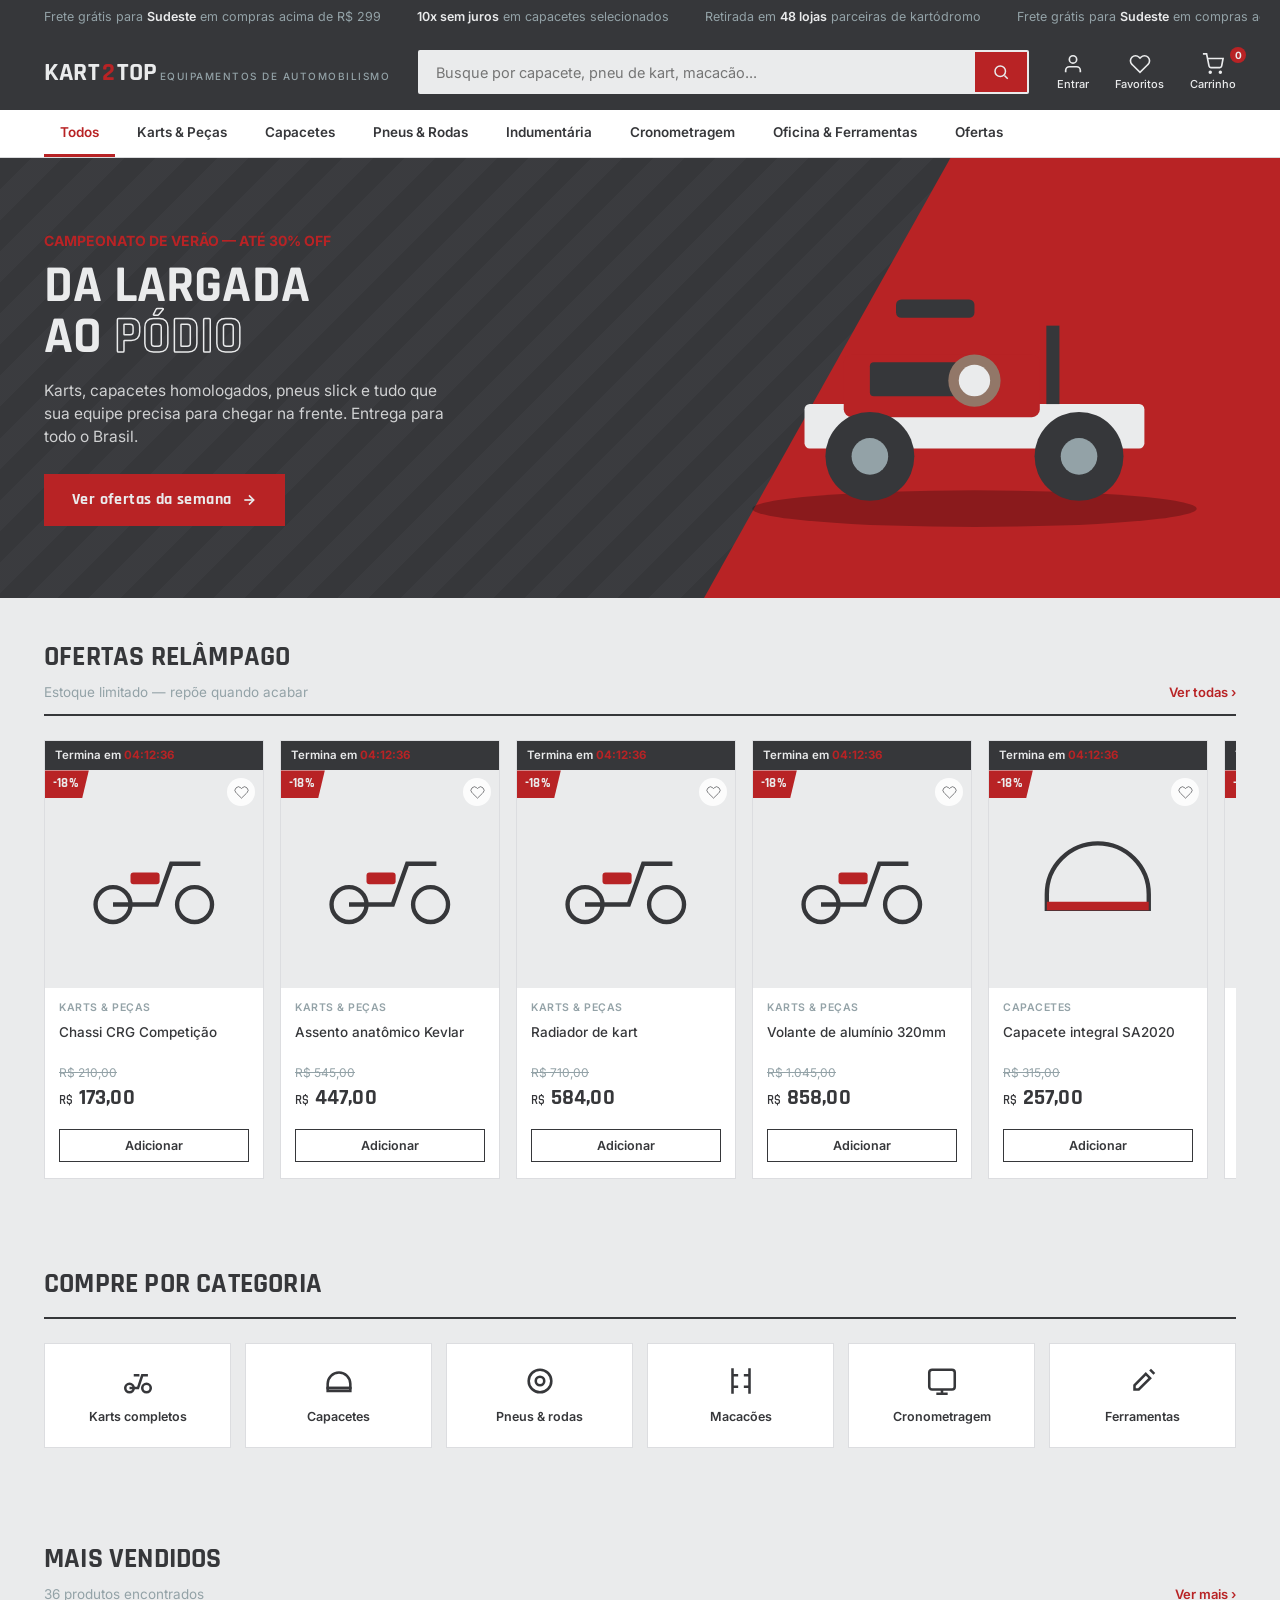
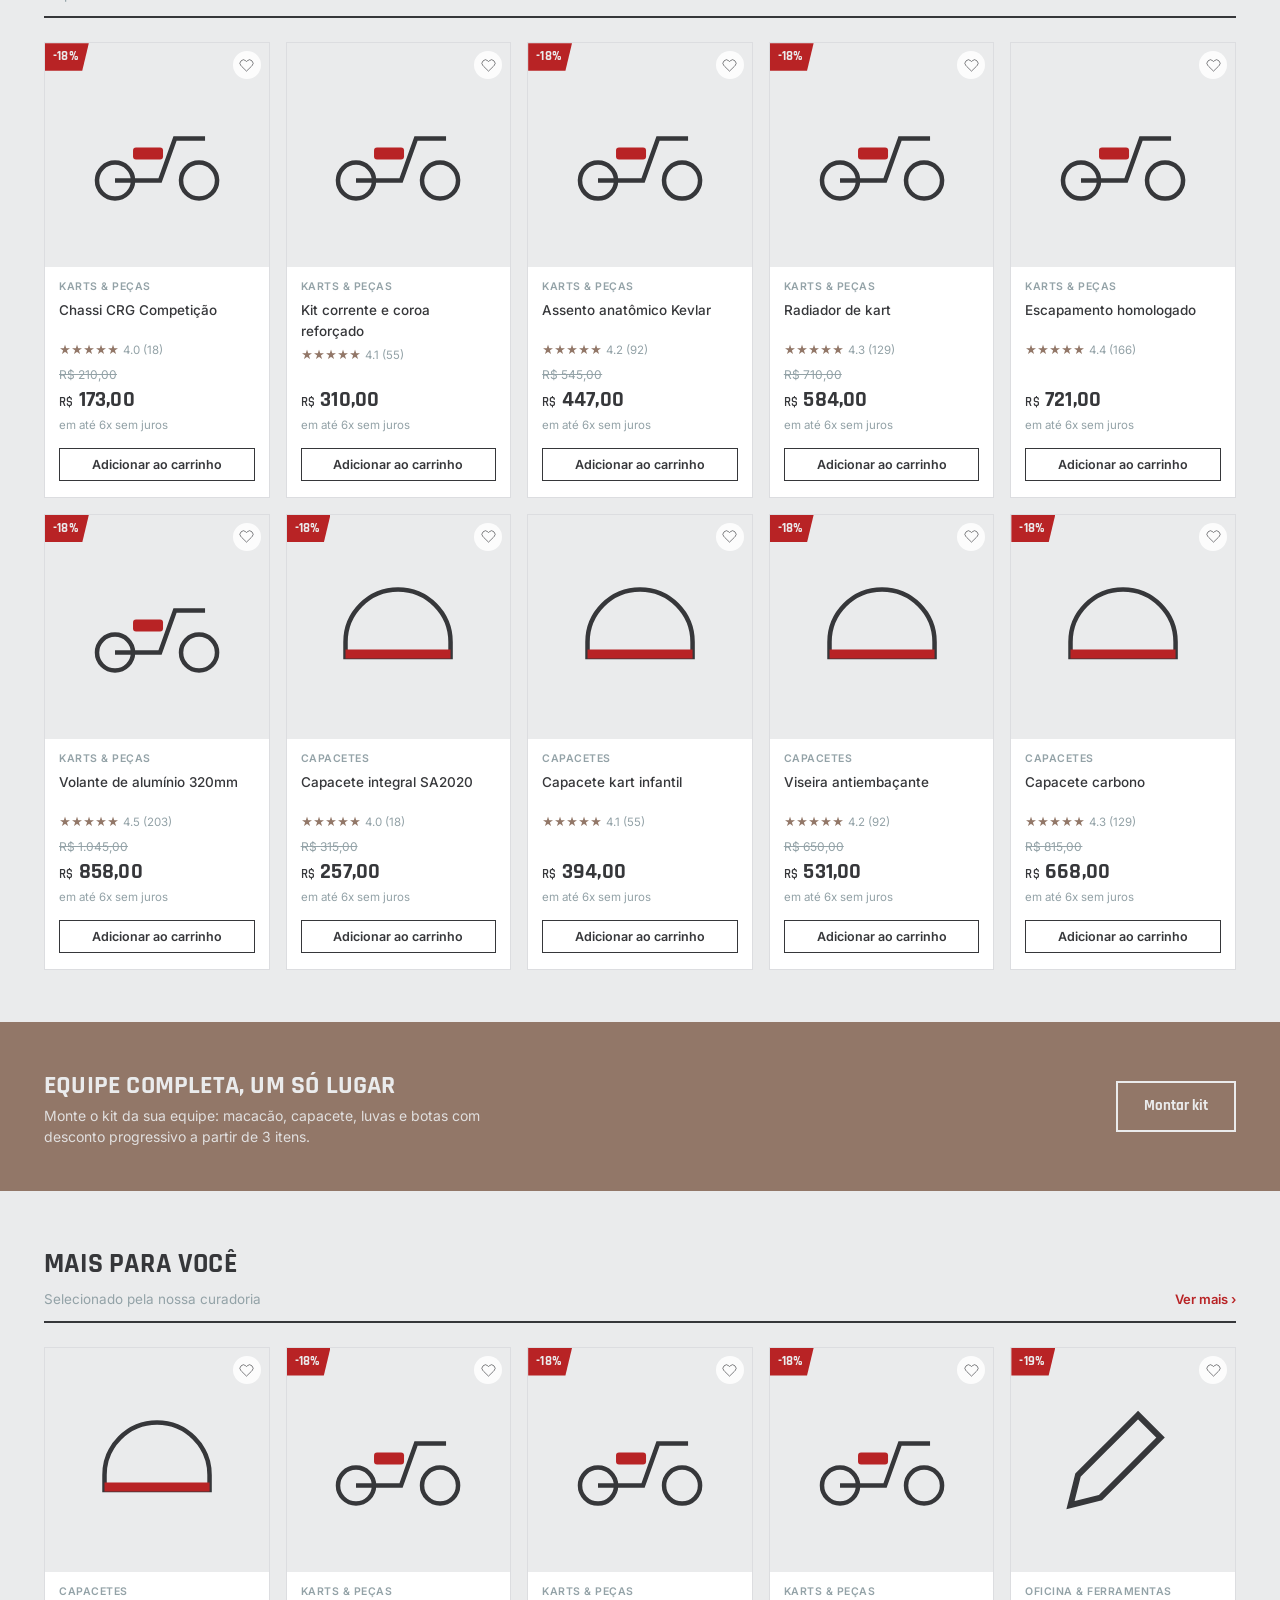
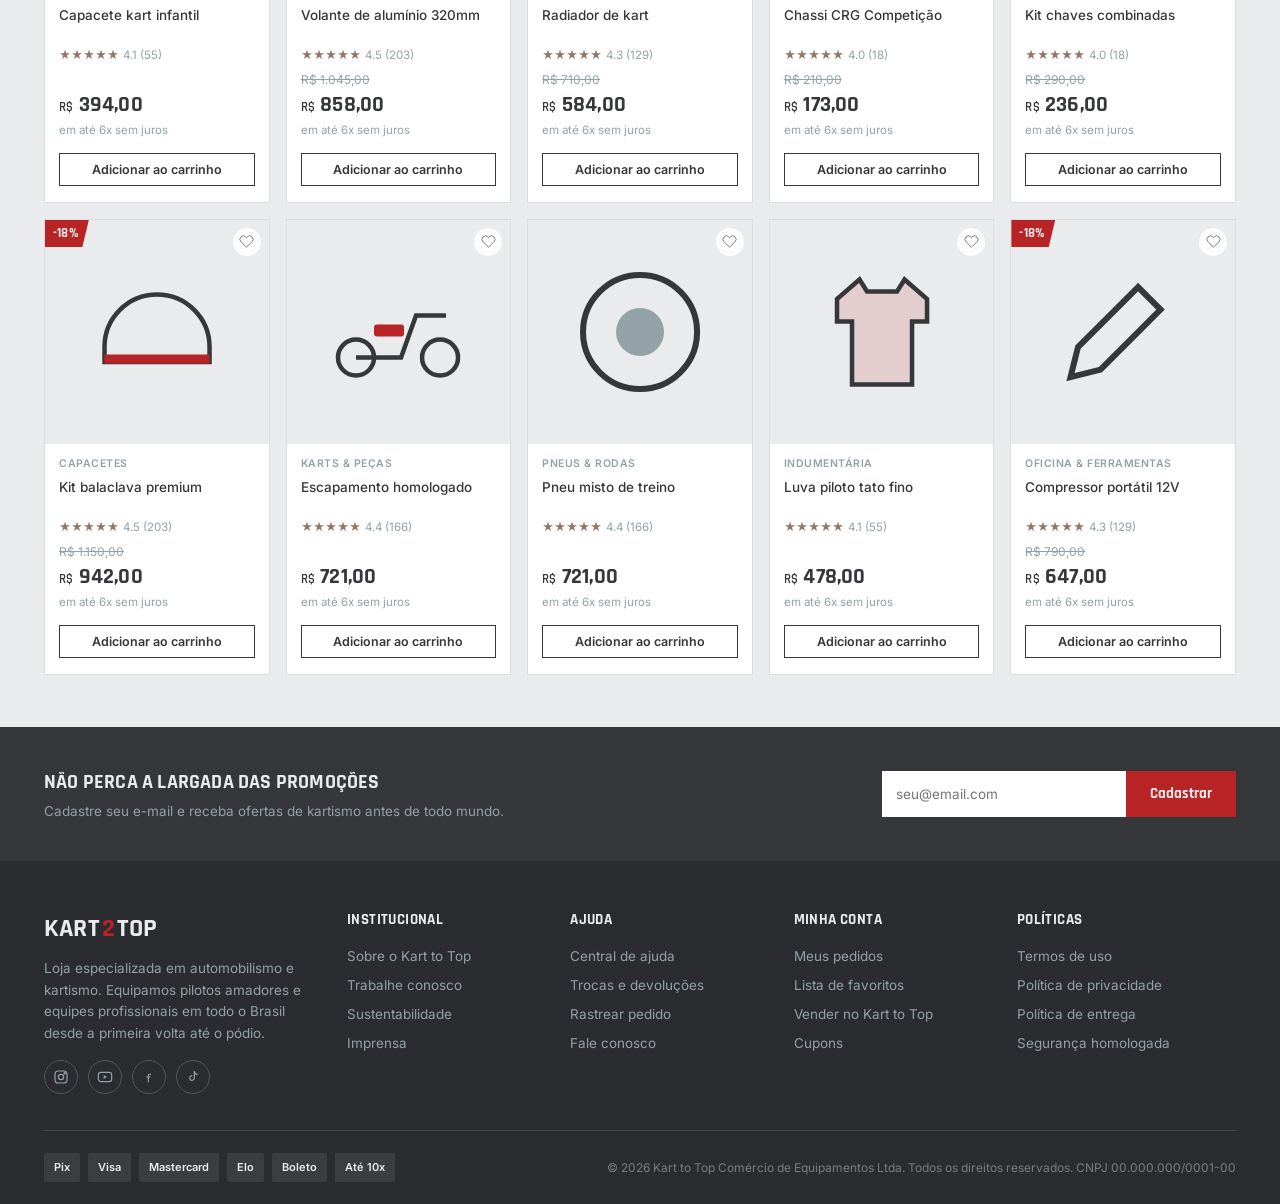
==== index.html @ 41f54e88 "Adição das funções de Entrar Favoritos Carrinho" ====
<!DOCTYPE html>
<html lang="pt-BR">
<head>
<meta charset="UTF-8">
<meta name="viewport" content="width=device-width, initial-scale=1.0">
<title>Kart to Top — Tudo para o automobilismo e o kartismo</title>
<link rel="preconnect" href="https://fonts.googleapis.com">
<link href="https://fonts.googleapis.com/css2?family=Rajdhani:wght@500;600;700&family=Inter:wght@400;500;600;700&display=swap" rel="stylesheet">
<link rel="stylesheet" href="assets/css/style.css">
</head>
<body>

<!-- TOPBAR -->
<div class="topbar">
  <div class="container">
    <div class="topbar-ticker">
      <span>Frete grátis para <b>Sudeste</b> em compras acima de R$ 299</span>
      <span><b>10x sem juros</b> em capacetes selecionados</span>
      <span>Retirada em <b>48 lojas</b> parceiras de kartódromo</span>
      <span>Frete grátis para <b>Sudeste</b> em compras acima de R$ 299</span>
      <span><b>10x sem juros</b> em capacetes selecionados</span>
    </div>
    <div class="topbar-links">
      <a href="#">Central de ajuda</a>
      <a href="#">Vender no Kart to Top</a>
      <a href="#">Rastrear pedido</a>
    </div>
  </div>
</div>

<!-- HEADER -->
<header class="main">
  <div class="container header-row">
    <a href="#" class="brand">KART<span class="to">2</span>TOP
      <span class="brand-tag">EQUIPAMENTOS DE AUTOMOBILISMO</span>
    </a>

    <form class="search-bar" onsubmit="return false;">
      <input id="searchInput" type="text" placeholder="Busque por capacete, pneu de kart, macacão...">
      <button type="submit" aria-label="Buscar">
        <svg width="18" height="18" viewBox="0 0 24 24" fill="none" stroke="currentColor" stroke-width="2"><circle cx="11" cy="11" r="7"/><line x1="21" y1="21" x2="16.65" y2="16.65"/></svg>
      </button>
    </form>

    <div class="header-actions">
      <button type="button" class="header-action" id="loginOpen">
        <svg viewBox="0 0 24 24" fill="none" stroke-width="1.8"><path d="M20 21v-2a4 4 0 0 0-4-4H8a4 4 0 0 0-4 4v2"/><circle cx="12" cy="7" r="4"/></svg>
        Entrar
      </button>
      <button type="button" class="header-action" id="favoritesOpen">
        <svg viewBox="0 0 24 24" fill="none" stroke-width="1.8"><path d="M20.8 4.6a5.5 5.5 0 0 0-7.8 0L12 5.6l-1-1a5.5 5.5 0 1 0-7.8 7.8l1 1L12 21l7.8-7.6 1-1a5.5 5.5 0 0 0 0-7.8z"/></svg>
        Favoritos
      </button>
      <button type="button" class="header-action" id="cartOpen">
        <svg viewBox="0 0 24 24" fill="none" stroke-width="1.8"><circle cx="9" cy="21" r="1"/><circle cx="20" cy="21" r="1"/><path d="M1 1h4l2.7 13.4a2 2 0 0 0 2 1.6h9.7a2 2 0 0 0 2-1.6L23 6H6"/></svg>
        Carrinho
        <span class="cart-count" id="cartCount">0</span>
      </button>
    </div>
  </div>
</header>

<!-- CATEGORIES -->
<nav class="categories">
  <div class="container">
    <ul class="cat-list" id="catList">
      <li><button class="active" data-cat="todos">Todos</button></li>
      <li><button data-cat="kart">Karts &amp; Peças</button></li>
      <li><button data-cat="capacete">Capacetes</button></li>
      <li><button data-cat="pneu">Pneus &amp; Rodas</button></li>
      <li><button data-cat="indumentaria">Indumentária</button></li>
      <li><button data-cat="eletronica">Cronometragem</button></li>
      <li><button data-cat="oficina">Oficina &amp; Ferramentas</button></li>
      <li><button data-cat="ofertas">Ofertas</button></li>
    </ul>
  </div>
</nav>

<!-- HERO -->
<section class="hero">
  <div class="hero-flag"></div>
  <div class="hero-stripe"></div>
  <div class="container">
    <div>
      <div class="hero-eyebrow">CAMPEONATO DE VERÃO — ATÉ 30% OFF</div>
      <h1>Da largada<br>ao <em>pódio</em></h1>
      <p>Karts, capacetes homologados, pneus slick e tudo que sua equipe precisa para chegar na frente. Entrega para todo o Brasil.</p>
      <a href="#ofertas" class="btn-primary">
        Ver ofertas da semana
        <svg width="16" height="16" viewBox="0 0 24 24" fill="none" stroke="currentColor" stroke-width="2.5"><line x1="5" y1="12" x2="19" y2="12"/><polyline points="12 5 19 12 12 19"/></svg>
      </a>
    </div>
    <div class="hero-kart">
      <svg viewBox="0 0 400 260" width="100%">
        <ellipse cx="200" cy="230" rx="170" ry="14" fill="#000" opacity=".25"/>
        <rect x="70" y="150" width="260" height="34" rx="4" fill="#eaebec"/>
        <rect x="100" y="112" width="150" height="48" rx="6" fill="#b82325"/>
        <rect x="120" y="118" width="70" height="26" rx="3" fill="#36373a"/>
        <circle cx="120" cy="190" r="34" fill="#36373a"/>
        <circle cx="120" cy="190" r="14" fill="#93a2a7"/>
        <circle cx="280" cy="190" r="34" fill="#36373a"/>
        <circle cx="280" cy="190" r="14" fill="#93a2a7"/>
        <rect x="255" y="90" width="10" height="60" fill="#36373a"/>
        <rect x="140" y="70" width="60" height="14" rx="4" fill="#36373a"/>
        <circle cx="200" cy="132" r="20" fill="#927768"/>
        <circle cx="200" cy="132" r="12" fill="#eaebec"/>
      </svg>
    </div>
  </div>
</section>

<!-- FLASH DEALS -->
<section class="section tight" id="ofertas">
  <div class="container">
    <div class="section-head">
      <div>
        <h2>Ofertas relâmpago</h2>
        <div class="sub">Estoque limitado — repõe quando acabar</div>
      </div>
      <a href="#" class="see-all">Ver todas &rsaquo;</a>
    </div>
    <div class="deals-row" id="dealsRow"></div>
  </div>
</section>

<!-- CATEGORY TILES -->
<section class="section tight">
  <div class="container">
    <div class="section-head">
      <div><h2>Compre por categoria</h2></div>
    </div>
    <div class="tiles">
      <a class="tile" href="#recommended" data-cat="kart"><svg viewBox="0 0 24 24" fill="none" stroke-width="1.8"><circle cx="6" cy="17" r="3"/><circle cx="18" cy="17" r="3"/><path d="M6 17h6l3-9h4M9 8h4"/></svg><span>Karts completos</span></a>
      <a class="tile" href="#recommended" data-cat="capacete"><svg viewBox="0 0 24 24" fill="none" stroke-width="1.8"><path d="M4 14a8 8 0 0 1 16 0v3H4z"/><path d="M4 17h16v2H4z"/></svg><span>Capacetes</span></a>
      <a class="tile" href="#recommended" data-cat="pneu"><svg viewBox="0 0 24 24" fill="none" stroke-width="1.8"><circle cx="12" cy="12" r="8"/><circle cx="12" cy="12" r="3"/></svg><span>Pneus &amp; rodas</span></a>
      <a class="tile" href="#recommended" data-cat="indumentaria"><svg viewBox="0 0 24 24" fill="none" stroke-width="1.8"><path d="M6 3v18M18 3v18M6 8h4M6 16h4M14 8h4M14 16h4"/></svg><span>Macacões</span></a>
      <a class="tile" href="#recommended" data-cat="eletronica"><svg viewBox="0 0 24 24" fill="none" stroke-width="1.8"><rect x="3" y="4" width="18" height="14" rx="2"/><path d="M8 21h8M12 18v3"/></svg><span>Cronometragem</span></a>
      <a class="tile" href="#recommended" data-cat="oficina"><svg viewBox="0 0 24 24" fill="none" stroke-width="1.8"><path d="M14 7l3 3-8 8H6v-3z"/><path d="M17 4l3 3"/></svg><span>Ferramentas</span></a>
    </div>
  </div>
</section>

<!-- RECOMMENDED -->
<section class="section" id="recommended">
  <div class="container">
    <div class="section-head">
      <div>
        <h2 id="recTitle">Baseado nas suas últimas buscas</h2>
        <div class="sub" id="recSub">Continue de onde parou</div>
      </div>
      <a href="#" class="see-all">Ver mais &rsaquo;</a>
    </div>
    <div class="grid" id="recGrid"></div>
  </div>
</section>

<!-- MID BANNER -->
<section class="mid-banner">
  <div class="container">
    <div>
      <h3>Equipe completa, um só lugar</h3>
      <p>Monte o kit da sua equipe: macacão, capacete, luvas e botas com desconto progressivo a partir de 3 itens.</p>
    </div>
    <a href="#" class="btn-ghost">Montar kit</a>
  </div>
</section>

<!-- MORE PRODUCTS -->
<section class="section">
  <div class="container">
    <div class="section-head">
      <div>
        <h2>Mais para você</h2>
        <div class="sub">Selecionado pela nossa curadoria</div>
      </div>
      <a href="#" class="see-all">Ver mais &rsaquo;</a>
    </div>
    <div class="grid" id="moreGrid"></div>
  </div>
</section>

<!-- NEWSLETTER -->
<section class="newsletter">
  <div class="container">
    <div>
      <h4>Não perca a largada das promoções</h4>
      <p>Cadastre seu e-mail e receba ofertas de kartismo antes de todo mundo.</p>
    </div>
    <form class="nl-form" onsubmit="return false;">
      <input type="email" placeholder="seu@email.com" required>
      <button type="submit">Cadastrar</button>
    </form>
  </div>
</section>

<!-- FOOTER -->
<!-- ACCOUNT, FAVORITES AND CART SCREENS -->
<div class="screen-overlay" id="loginScreen" aria-hidden="true">
  <section class="login-panel" role="dialog" aria-modal="true" aria-labelledby="loginTitle">
    <button class="screen-close" type="button" data-close aria-label="Fechar">&times;</button>
    <div class="login-brand">KART<span>2</span>TOP</div>
    <h2 id="loginTitle">Entrar na sua conta</h2>
    <p>Visualização do futuro login. Nenhum dado é enviado ou armazenado.</p>
    <form id="loginForm">
      <label>E-mail<input type="email" placeholder="seu@email.com" required></label>
      <label>Senha<input type="password" placeholder="Sua senha" minlength="4" required></label>
      <button class="panel-primary" type="submit">Entrar</button>
    </form>
    <button class="create-account" type="button">Criar uma conta</button>
  </section>
</div>

<div class="screen-overlay" id="favoritesScreen" aria-hidden="true">
  <aside class="side-panel" role="dialog" aria-modal="true" aria-labelledby="favoritesTitle">
    <div class="panel-head"><h2 id="favoritesTitle">Favoritos</h2><button class="screen-close" type="button" data-close aria-label="Fechar">&times;</button></div>
    <div id="favoritesList" class="panel-list"></div>
  </aside>
</div>

<div class="screen-overlay" id="cartScreen" aria-hidden="true">
  <aside class="side-panel cart-panel" role="dialog" aria-modal="true" aria-labelledby="cartTitle">
    <div class="panel-head"><h2 id="cartTitle">Carrinho</h2><button class="screen-close" type="button" data-close aria-label="Fechar">&times;</button></div>
    <div id="cartList" class="panel-list"></div>
    <div class="cart-summary" id="cartSummary"></div>
  </aside>
</div>

<footer>
  <div class="container">
    <div class="foot-grid">
      <div class="foot-brand">
        <a href="#" class="brand">KART<span class="to" style="color:var(--red)">2</span>TOP</a>
        <p>Loja especializada em automobilismo e kartismo. Equipamos pilotos amadores e equipes profissionais em todo o Brasil desde a primeira volta até o pódio.</p>
        <div class="social">
          <a href="#" aria-label="Instagram"><svg viewBox="0 0 24 24" fill="none" stroke="currentColor" stroke-width="1.8"><rect x="3" y="3" width="18" height="18" rx="5"/><circle cx="12" cy="12" r="4"/><circle cx="17.5" cy="6.5" r="1"/></svg></a>
          <a href="#" aria-label="YouTube"><svg viewBox="0 0 24 24" fill="none" stroke="currentColor" stroke-width="1.8"><rect x="2" y="5" width="20" height="14" rx="4"/><polygon points="10 9 15 12 10 15" fill="currentColor" stroke="none"/></svg></a>
          <a href="#" aria-label="Facebook"><svg viewBox="0 0 24 24" fill="none" stroke="currentColor" stroke-width="1.8"><path d="M15 8h-2a2 2 0 0 0-2 2v10M8 12h6"/></svg></a>
          <a href="#" aria-label="TikTok"><svg viewBox="0 0 24 24" fill="none" stroke="currentColor" stroke-width="1.8"><path d="M14 3v10.5a3.5 3.5 0 1 1-3-3.46"/><path d="M14 3a5 5 0 0 0 5 5"/></svg></a>
        </div>
      </div>
      <div>
        <h5>Institucional</h5>
        <ul>
          <li><a href="#">Sobre o Kart to Top</a></li>
          <li><a href="#">Trabalhe conosco</a></li>
          <li><a href="#">Sustentabilidade</a></li>
          <li><a href="#">Imprensa</a></li>
        </ul>
      </div>
      <div>
        <h5>Ajuda</h5>
        <ul>
          <li><a href="#">Central de ajuda</a></li>
          <li><a href="#">Trocas e devoluções</a></li>
          <li><a href="#">Rastrear pedido</a></li>
          <li><a href="#">Fale conosco</a></li>
        </ul>
      </div>
      <div>
        <h5>Minha conta</h5>
        <ul>
          <li><a href="#">Meus pedidos</a></li>
          <li><a href="#">Lista de favoritos</a></li>
          <li><a href="#">Vender no Kart to Top</a></li>
          <li><a href="#">Cupons</a></li>
        </ul>
      </div>
      <div>
        <h5>Políticas</h5>
        <ul>
          <li><a href="#">Termos de uso</a></li>
          <li><a href="#">Política de privacidade</a></li>
          <li><a href="#">Política de entrega</a></li>
          <li><a href="#">Segurança homologada</a></li>
        </ul>
      </div>
    </div>

    <div class="foot-bottom">
      <div class="pay-icons">
        <span>Pix</span><span>Visa</span><span>Mastercard</span><span>Elo</span><span>Boleto</span><span>Até 10x</span>
      </div>
      <div class="copyright">© 2026 Kart to Top Comércio de Equipamentos Ltda. Todos os direitos reservados. CNPJ 00.000.000/0001-00</div>
    </div>
  </div>
</footer>

<script src="assets/js/script.js"></script>
</body>
</html>
---- assets/css/style.css ----
:root{
    --white:#eaebec;
    --ink:#36373a;
    --red:#b82325;
    --steel:#93a2a7;
    --clay:#927768;
    --card:#ffffff;
    --radius:2px;
  }
  *{box-sizing:border-box; margin:0; padding:0;}
  html{scroll-behavior:smooth;}
  body{
    background:var(--white);
    color:var(--ink);
    font-family:'Inter', sans-serif;
    line-height:1.5;
    -webkit-font-smoothing:antialiased;
  }
  h1,h2,h3,h4,.brand,.price,.badge,.stripe-label{
    font-family:'Rajdhani', sans-serif;
    letter-spacing:.2px;
  }
  a{color:inherit; text-decoration:none;}
  ul{list-style:none;}
  img,svg{display:block; max-width:100%;}
  button{font-family:inherit; cursor:pointer; border:none;}
  .container{
    max-width:1240px;
    margin:0 auto;
    padding:0 24px;
  }
  .clip-corner{
    clip-path: polygon(0 0, 100% 0, 100% calc(100% - 18px), calc(100% - 18px) 100%, 0 100%);
  }

  /* ---------- TOPBAR ---------- */
  .topbar{
    background:var(--ink);
    color:var(--white);
    font-size:12.5px;
  }
  .topbar .container{
    display:flex;
    justify-content:space-between;
    align-items:center;
    height:34px;
    overflow:hidden;
  }
  .topbar-ticker{
    display:flex;
    gap:36px;
    white-space:nowrap;
    animation:ticker 18s linear infinite;
  }
  @keyframes ticker{
    0%{transform:translateX(0);}
    100%{transform:translateX(-50%);}
  }
  .topbar-ticker span{color:var(--steel);}
  .topbar-ticker b{color:var(--white); font-weight:600;}
  .topbar-links{display:flex; gap:20px;}
  .topbar-links a{color:var(--steel); transition:color .15s;}
  .topbar-links a:hover{color:var(--white);}

  /* ---------- HEADER ---------- */
  header.main{
    background:var(--ink);
    padding:16px 0;
  }
  .header-row{
    display:flex;
    align-items:center;
    gap:28px;
  }
  .brand{
    font-size:26px;
    font-weight:700;
    color:var(--white);
    display:flex;
    align-items:baseline;
    gap:2px;
    flex-shrink:0;
  }
  .brand .to{
    color:var(--red);
    font-style:normal;
  }
  .brand-tag{
    display:block;
    font-family:'Inter',sans-serif;
    font-size:10px;
    letter-spacing:1.5px;
    color:var(--steel);
    font-weight:500;
    margin-top:-2px;
  }
  .search-bar{
    flex:1;
    display:flex;
    height:44px;
    background:var(--white);
    border-radius:var(--radius);
    overflow:hidden;
    border:2px solid transparent;
  }
  .search-bar:focus-within{ border-color:var(--red); }
  .search-bar input{
    flex:1;
    border:none;
    outline:none;
    padding:0 16px;
    font-size:14.5px;
    font-family:'Inter',sans-serif;
    background:transparent;
  }
  .search-bar button{
    width:52px;
    background:var(--red);
    color:var(--white);
    display:flex;
    align-items:center;
    justify-content:center;
    flex-shrink:0;
  }
  .header-actions{
    display:flex;
    align-items:center;
    gap:26px;
    flex-shrink:0;
  }
  .header-action{
    display:flex;
    flex-direction:column;
    align-items:center;
    gap:2px;
    color:var(--white);
    font-size:11px;
    font-weight:500;
    position:relative;
    background:transparent;
  }
  .header-action svg{ width:22px; height:22px; stroke:var(--white); }
  .header-action:hover svg{ stroke:var(--red); }
  .cart-count{
    position:absolute;
    top:-6px;
    right:-10px;
    background:var(--red);
    color:var(--white);
    font-size:10px;
    font-weight:700;
    width:16px; height:16px;
    border-radius:50%;
    display:flex; align-items:center; justify-content:center;
  }

  /* ---------- CATEGORY NAV ---------- */
  nav.categories{
    background:var(--card);
    border-bottom:1px solid #d9dadc;
    position:sticky; top:0; z-index:40;
  }
  .cat-list{
    display:flex;
    gap:6px;
    overflow-x:auto;
    scrollbar-width:none;
  }
  .cat-list::-webkit-scrollbar{display:none;}
  .cat-list li button{
    background:transparent;
    padding:14px 16px;
    font-size:13.5px;
    font-weight:600;
    color:var(--ink);
    white-space:nowrap;
    border-bottom:3px solid transparent;
    transition:.15s;
  }
  .cat-list li button.active,
  .cat-list li button:hover{
    color:var(--red);
    border-bottom-color:var(--red);
  }

  /* ---------- HERO ---------- */
  .hero{
    position:relative;
    background:var(--ink);
    overflow:hidden;
    color:var(--white);
  }
  .hero-flag{
    position:absolute;
    inset:0;
    background-image:
      repeating-linear-gradient(135deg, var(--ink) 0 22px, #3f4044 22px 44px);
    opacity:.5;
  }
  .hero-stripe{
    position:absolute;
    right:-10%;
    top:0; bottom:0;
    width:55%;
    background:var(--red);
    clip-path:polygon(35% 0, 100% 0, 100% 100%, 0% 100%);
  }
  .hero .container{
    position:relative;
    display:grid;
    grid-template-columns:1.1fr .9fr;
    align-items:center;
    min-height:420px;
    gap:30px;
    padding-top:50px; padding-bottom:50px;
  }
  .hero-eyebrow{
    color:var(--red);
    font-weight:700;
    font-size:14px;
    margin-bottom:10px;
  }
  .hero h1{
    font-size:52px;
    font-weight:700;
    line-height:.98;
    text-transform:uppercase;
    margin-bottom:16px;
  }
  .hero h1 em{
    font-style:normal;
    color:var(--white);
    -webkit-text-stroke:1.5px var(--white);
    color:transparent;
  }
  .hero p{
    max-width:420px;
    color:var(--white);
    opacity:.85;
    font-size:15.5px;
    margin-bottom:26px;
  }
  .btn-primary{
    display:inline-flex;
    align-items:center;
    gap:10px;
    background:var(--red);
    color:var(--white);
    font-family:'Rajdhani',sans-serif;
    font-weight:700;
    font-size:16px;
    padding:14px 28px;
    letter-spacing:.4px;
    transition:.15s;
  }
  .btn-primary:hover{ background:#9c1e20; }
  .hero-kart{ position:relative; z-index:2; }

  /* ---------- SECTION HEADS ---------- */
  .section{ padding:52px 0; }
  .section.tight{ padding:38px 0; }
  .section-head{
    display:flex;
    align-items:flex-end;
    justify-content:space-between;
    margin-bottom:24px;
    border-bottom:2px solid var(--ink);
    padding-bottom:12px;
  }
  .section-head h2{
    font-size:28px;
    font-weight:700;
    text-transform:uppercase;
  }
  .section-head .sub{
    font-family:'Inter',sans-serif;
    color:var(--steel);
    font-size:13.5px;
    margin-top:4px;
  }
  .see-all{
    font-size:13px;
    font-weight:600;
    color:var(--red);
    white-space:nowrap;
  }
  .see-all:hover{ text-decoration:underline; }

  /* ---------- DEALS ROW ---------- */
  .deals-row{
    display:flex;
    gap:16px;
    overflow-x:auto;
    padding-bottom:8px;
  }
  .deal-card{
    flex:0 0 220px;
    background:var(--card);
  }
  .deal-timer{
    background:var(--ink);
    color:var(--white);
    font-size:11.5px;
    font-weight:600;
    padding:6px 10px;
    display:flex;
    justify-content:space-between;
  }
  .deal-timer b{ color:var(--red); }

  /* ---------- PRODUCT GRID ---------- */
  .grid{
    display:grid;
    grid-template-columns:repeat(5, 1fr);
    gap:16px;
  }
  .card{
    background:var(--card);
    display:flex;
    flex-direction:column;
    border:1px solid #dcdde0;
    transition:box-shadow .15s, transform .15s;
  }
  .card:hover{
    box-shadow:0 10px 24px rgba(54,55,58,.14);
    transform:translateY(-2px);
  }
  .card-media{
    position:relative;
    aspect-ratio:1/1;
    background:var(--white);
    display:flex; align-items:center; justify-content:center;
    padding:18px;
  }
  .card-media svg{ width:80%; height:80%; }
  .badge{
    position:absolute;
    top:0; left:0;
    background:var(--red);
    color:var(--white);
    font-weight:700;
    font-size:13px;
    padding:4px 10px 4px 8px;
    clip-path:polygon(0 0, 100% 0, 85% 100%, 0% 100%);
  }
  .fav{
    position:absolute; top:8px; right:8px;
    width:28px; height:28px;
    background:rgba(255,255,255,.85);
    border-radius:50%;
    display:flex; align-items:center; justify-content:center;
  }
  .fav svg{ width:15px; height:15px; stroke:var(--ink); fill:none; pointer-events:none; }
  .fav.active{ background:var(--red); }
  .fav.active svg{ stroke:var(--white); fill:var(--white); }
  button.fav{ border:0; }
  .empty-state{ grid-column:1/-1; padding:48px 24px; text-align:center; background:var(--card); border:1px solid #dcdde0; }
  .empty-state strong{ display:block; font-family:'Rajdhani',sans-serif; font-size:22px; text-transform:uppercase; }
  .empty-state span{ color:var(--steel); }
  .card-body{
    padding:12px 14px 16px;
    display:flex;
    flex-direction:column;
    gap:6px;
    flex:1;
  }
  .card-cat{
    font-size:10.5px;
    color:var(--steel);
    font-weight:600;
    text-transform:uppercase;
    letter-spacing:.5px;
  }
  .card-title{
    font-family:'Inter',sans-serif;
    font-size:13.5px;
    font-weight:500;
    color:var(--ink);
    min-height:36px;
  }
  .stars{ display:flex; align-items:center; gap:4px; font-size:11.5px; color:var(--steel);}
  .stars .fill{ color:var(--clay); }
  .price-row{ margin-top:auto; }
  .price-old{
    font-size:12px;
    color:var(--steel);
    text-decoration:line-through;
  }
  .price{
    font-size:22px;
    font-weight:700;
    color:var(--ink);
  }
  .price small{ font-size:13px; font-weight:600; }
  .installment{
    font-family:'Inter',sans-serif;
    font-size:11.5px;
    color:var(--steel);
  }
  .add-btn{
    margin-top:8px;
    width:100%;
    background:transparent;
    border:1.5px solid var(--ink);
    color:var(--ink);
    font-weight:600;
    font-size:12.5px;
    padding:8px 0;
    transition:.15s;
  }
  .add-btn:hover{ background:var(--ink); color:var(--white); }

  /* ---------- MID BANNER ---------- */
  .mid-banner{
    background:var(--clay);
    color:var(--white);
    padding:44px 0;
  }
  .mid-banner .container{
    display:flex;
    align-items:center;
    justify-content:space-between;
    gap:24px;
    flex-wrap:wrap;
  }
  .mid-banner h3{
    font-size:26px;
    font-weight:700;
    text-transform:uppercase;
  }
  .mid-banner p{ font-family:'Inter',sans-serif; opacity:.9; font-size:14px; max-width:460px;}
  .btn-ghost{
    border:2px solid var(--white);
    color:var(--white);
    font-family:'Rajdhani',sans-serif;
    font-weight:700;
    padding:12px 26px;
    font-size:15px;
  }
  .btn-ghost:hover{ background:var(--white); color:var(--clay); }

  /* ---------- CATEGORY TILES ---------- */
  .tiles{
    display:grid;
    grid-template-columns:repeat(6,1fr);
    gap:14px;
  }
  .tile{
    background:var(--card);
    border:1px solid #dcdde0;
    padding:20px 10px;
    text-align:center;
    display:flex; flex-direction:column; align-items:center; gap:10px;
  }
  .tile:hover{ border-color:var(--red); }
  .tile svg{ width:34px; height:34px; stroke:var(--ink); }
  .tile:hover svg{ stroke:var(--red); }
  .tile span{ font-size:12.5px; font-weight:600; }

  /* ---------- NEWSLETTER ---------- */
  .newsletter{
    background:var(--ink);
    color:var(--white);
    padding:40px 0;
  }
  .newsletter .container{
    display:flex;
    align-items:center;
    justify-content:space-between;
    gap:24px;
    flex-wrap:wrap;
  }
  .newsletter h4{ font-size:20px; text-transform:uppercase; margin-bottom:4px;}
  .newsletter p{ font-family:'Inter',sans-serif; color:var(--steel); font-size:13.5px;}
  .nl-form{ display:flex; gap:0; height:46px; min-width:340px;}
  .nl-form input{
    flex:1; border:none; padding:0 14px; font-family:'Inter',sans-serif; font-size:13.5px; outline:none;
  }
  .nl-form button{
    background:var(--red); color:var(--white); padding:0 24px; font-weight:700; font-family:'Rajdhani',sans-serif; font-size:14.5px;
  }

  /* ---------- FOOTER ---------- */
  footer{
    background:#2b2c2f;
    color:var(--steel);
    padding-top:48px;
    font-size:13.5px;
  }
  .foot-grid{
    display:grid;
    grid-template-columns:1.4fr 1fr 1fr 1fr 1.1fr;
    gap:24px;
    padding-bottom:36px;
    border-bottom:1px solid #46474a;
  }
  .foot-grid h5{
    color:var(--white);
    font-family:'Rajdhani',sans-serif;
    font-size:15px;
    font-weight:700;
    text-transform:uppercase;
    margin-bottom:14px;
    letter-spacing:.4px;
  }
  .foot-grid ul li{ margin-bottom:9px; }
  .foot-grid ul li a:hover{ color:var(--white); }
  .foot-brand .brand{ color:var(--white); margin-bottom:10px; }
  .foot-brand p{ max-width:280px; line-height:1.6; }
  .social{ display:flex; gap:10px; margin-top:16px; }
  .social a{
    width:34px; height:34px;
    border:1px solid #55565a;
    border-radius:50%;
    display:flex; align-items:center; justify-content:center;
  }
  .social a:hover{ border-color:var(--red); background:var(--red); }
  .social svg{ width:16px; height:16px; stroke:var(--steel); }
  .social a:hover svg{ stroke:var(--white); }
  .foot-bottom{
    padding:22px 0;
    display:flex;
    align-items:center;
    justify-content:space-between;
    flex-wrap:wrap;
    gap:14px;
  }
  .pay-icons{ display:flex; gap:8px; flex-wrap:wrap; }
  .pay-icons span{
    background:#3c3d40;
    color:var(--white);
    font-size:11px;
    font-weight:600;
    padding:6px 10px;
    border-radius:2px;
    font-family:'Inter',sans-serif;
  }
  .copyright{ font-size:12px; color:#7b7c7f; }

  /* ---------- ACCOUNT, FAVORITES AND CART SCREENS ---------- */
  .screen-overlay{
    position:fixed;
    inset:0;
    z-index:100;
    background:rgba(54,55,58,.72);
    display:flex;
    justify-content:flex-end;
    opacity:0;
    visibility:hidden;
    transition:opacity .2s, visibility .2s;
  }
  #loginScreen{ justify-content:center; align-items:center; padding:24px; }
  .screen-overlay.open{ opacity:1; visibility:visible; }
  .side-panel{
    width:min(430px, 100%);
    height:100%;
    background:var(--white);
    padding:24px;
    transform:translateX(100%);
    transition:transform .24s;
    display:flex;
    flex-direction:column;
  }
  .screen-overlay.open .side-panel{ transform:translateX(0); }
  .panel-head{ display:flex; align-items:center; justify-content:space-between; border-bottom:2px solid var(--ink); padding-bottom:14px; }
  .panel-head h2, .login-panel h2{ font-family:'Rajdhani',sans-serif; font-size:28px; text-transform:uppercase; }
  .screen-close{ width:34px; height:34px; background:transparent; font-size:30px; line-height:1; color:var(--ink); }
  .login-panel{ position:relative; width:min(420px,100%); background:var(--white); padding:32px; border-top:5px solid var(--red); }
  .login-panel .screen-close{ position:absolute; top:12px; right:12px; }
  .login-brand{ font-family:'Rajdhani',sans-serif; font-weight:700; font-size:24px; margin-bottom:18px; }
  .login-brand span{ color:var(--red); }
  .login-panel > p{ color:#777; font-size:13px; margin:4px 0 20px; }
  .login-panel form{ display:grid; gap:14px; }
  .login-panel label{ display:grid; gap:6px; font-size:13px; font-weight:600; }
  .login-panel input{ height:44px; border:1px solid #c9cacd; padding:0 12px; font:inherit; outline:none; }
  .login-panel input:focus{ border-color:var(--red); }
  .panel-primary{ height:44px; background:var(--red); color:var(--white); font-family:'Rajdhani',sans-serif; font-weight:700; font-size:16px; }
  .create-account{ margin-top:16px; background:transparent; text-decoration:underline; color:var(--ink); font-size:13px; }
  .panel-list{ overflow-y:auto; padding:18px 0; display:grid; gap:12px; align-content:start; flex:1; }
  .panel-empty{ text-align:center; color:#777; padding:60px 10px; }
  .panel-empty strong{ display:block; font-family:'Rajdhani',sans-serif; font-size:20px; color:var(--ink); text-transform:uppercase; }
  .panel-item{ display:grid; grid-template-columns:58px 1fr auto; gap:12px; align-items:center; background:var(--card); border:1px solid #dcdde0; padding:10px; }
  .panel-item-icon{ height:58px; display:flex; align-items:center; justify-content:center; background:#f0f1f2; }
  .panel-item-icon svg{ width:48px; height:48px; }
  .panel-item-title{ font-size:13px; font-weight:600; }
  .panel-item-price{ font-family:'Rajdhani',sans-serif; font-weight:700; margin-top:4px; }
  .item-remove{ background:transparent; color:#777; font-size:20px; width:28px; height:28px; }
  .cart-summary{ border-top:1px solid #dcdde0; padding-top:16px; }
  .cart-total{ display:flex; justify-content:space-between; font-family:'Rajdhani',sans-serif; font-size:20px; font-weight:700; margin-bottom:12px; }
  .cart-summary .panel-primary{ width:100%; }
  .cart-quantity{ display:flex; align-items:center; gap:8px; margin-top:10px; }
  .cart-quantity button{ min-width:26px; height:26px; border:1px solid #c9cacd; background:var(--card); color:var(--ink); }
  .cart-quantity span{ min-width:18px; text-align:center; font-weight:600; }
  .cart-quantity .item-remove{ margin-left:auto; border:none; }
  body.screen-open{ overflow:hidden; }

  /* ---------- RESPONSIVE ---------- */
  @media (max-width: 980px){
    .grid{ grid-template-columns:repeat(3,1fr); }
    .tiles{ grid-template-columns:repeat(3,1fr); }
    .foot-grid{ grid-template-columns:1fr 1fr; }
    .hero .container{ grid-template-columns:1fr; text-align:left; min-height:auto; }
    .hero-kart{ display:none; }
    .hero h1{ font-size:38px; }
  }
  @media (max-width: 640px){
    .header-row{ flex-wrap:wrap; }
    .search-bar{ order:3; width:100%; flex-basis:100%; }
    .header-actions{ gap:18px; }
    .grid{ grid-template-columns:repeat(2,1fr); }
    .tiles{ grid-template-columns:repeat(2,1fr); }
    .foot-grid{ grid-template-columns:1fr; }
    .mid-banner .container, .newsletter .container{ flex-direction:column; align-items:flex-start; }
    .nl-form{ min-width:0; width:100%; }
  }
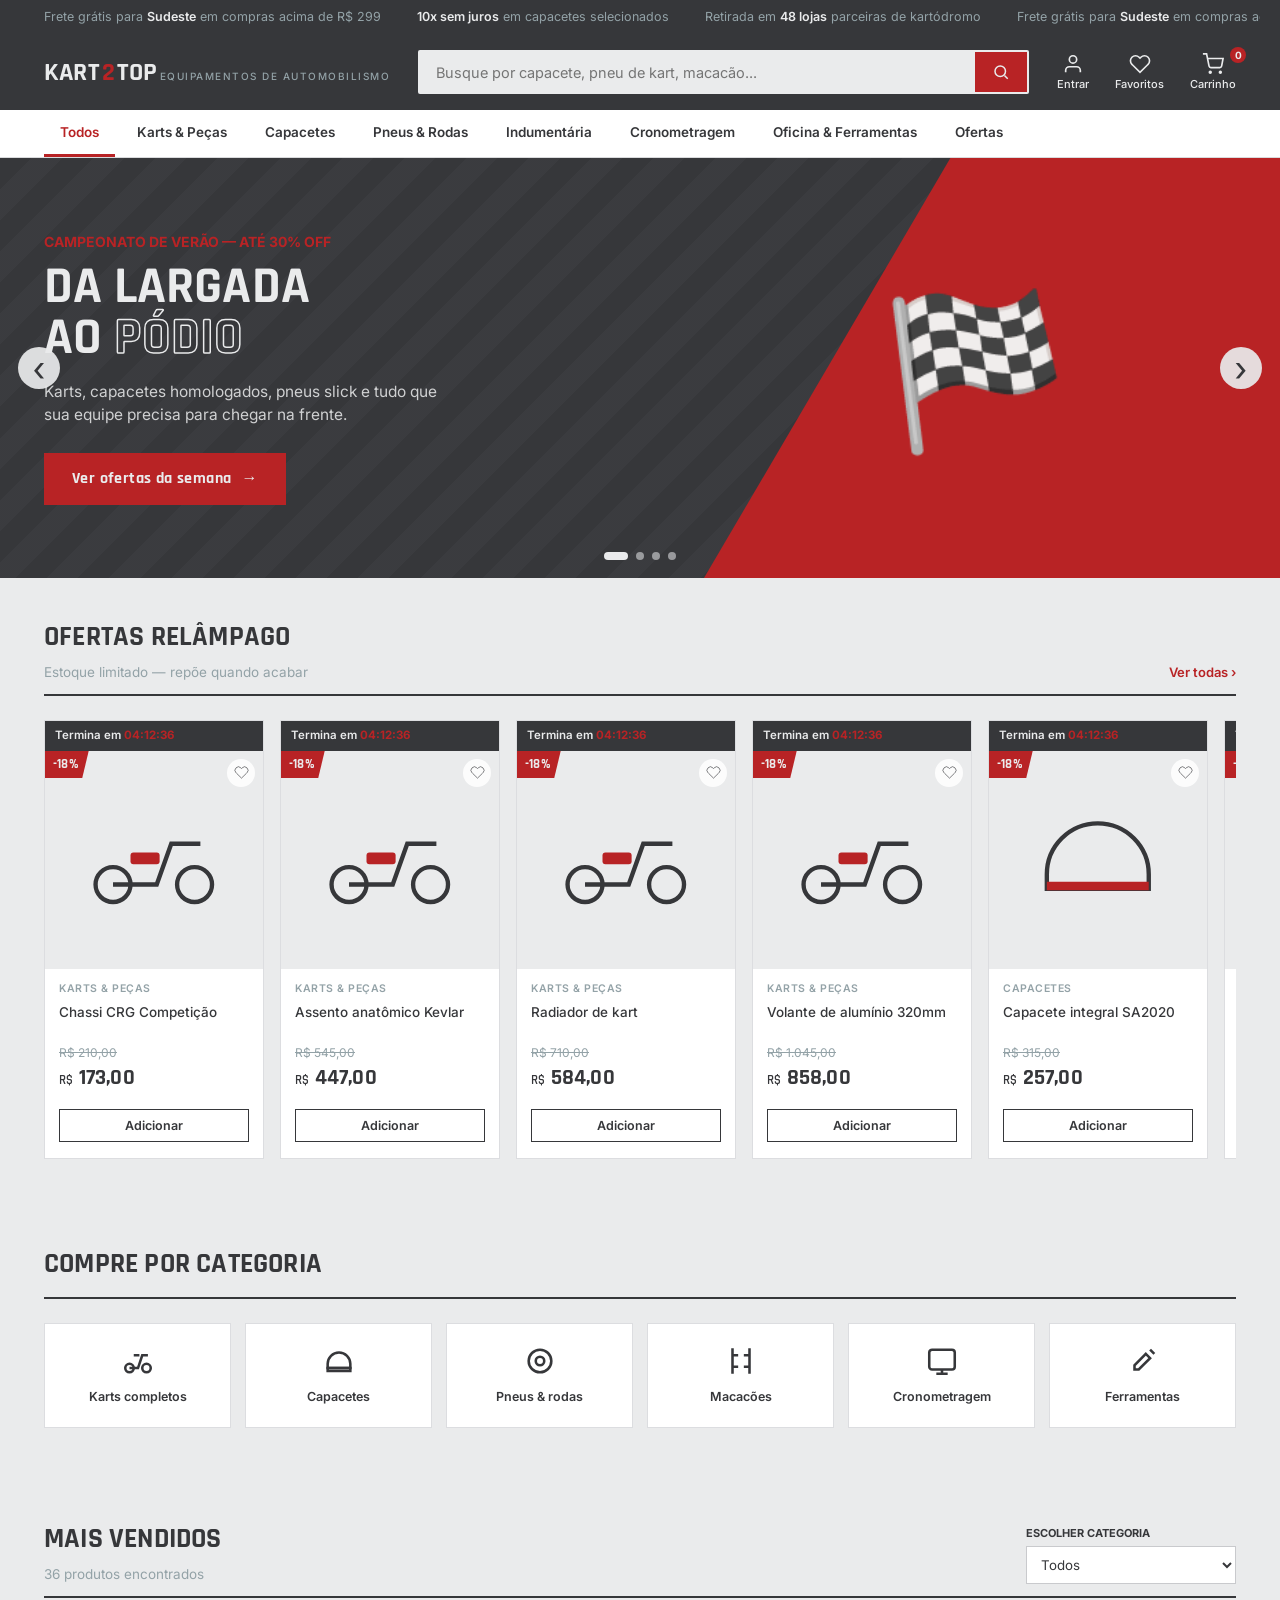
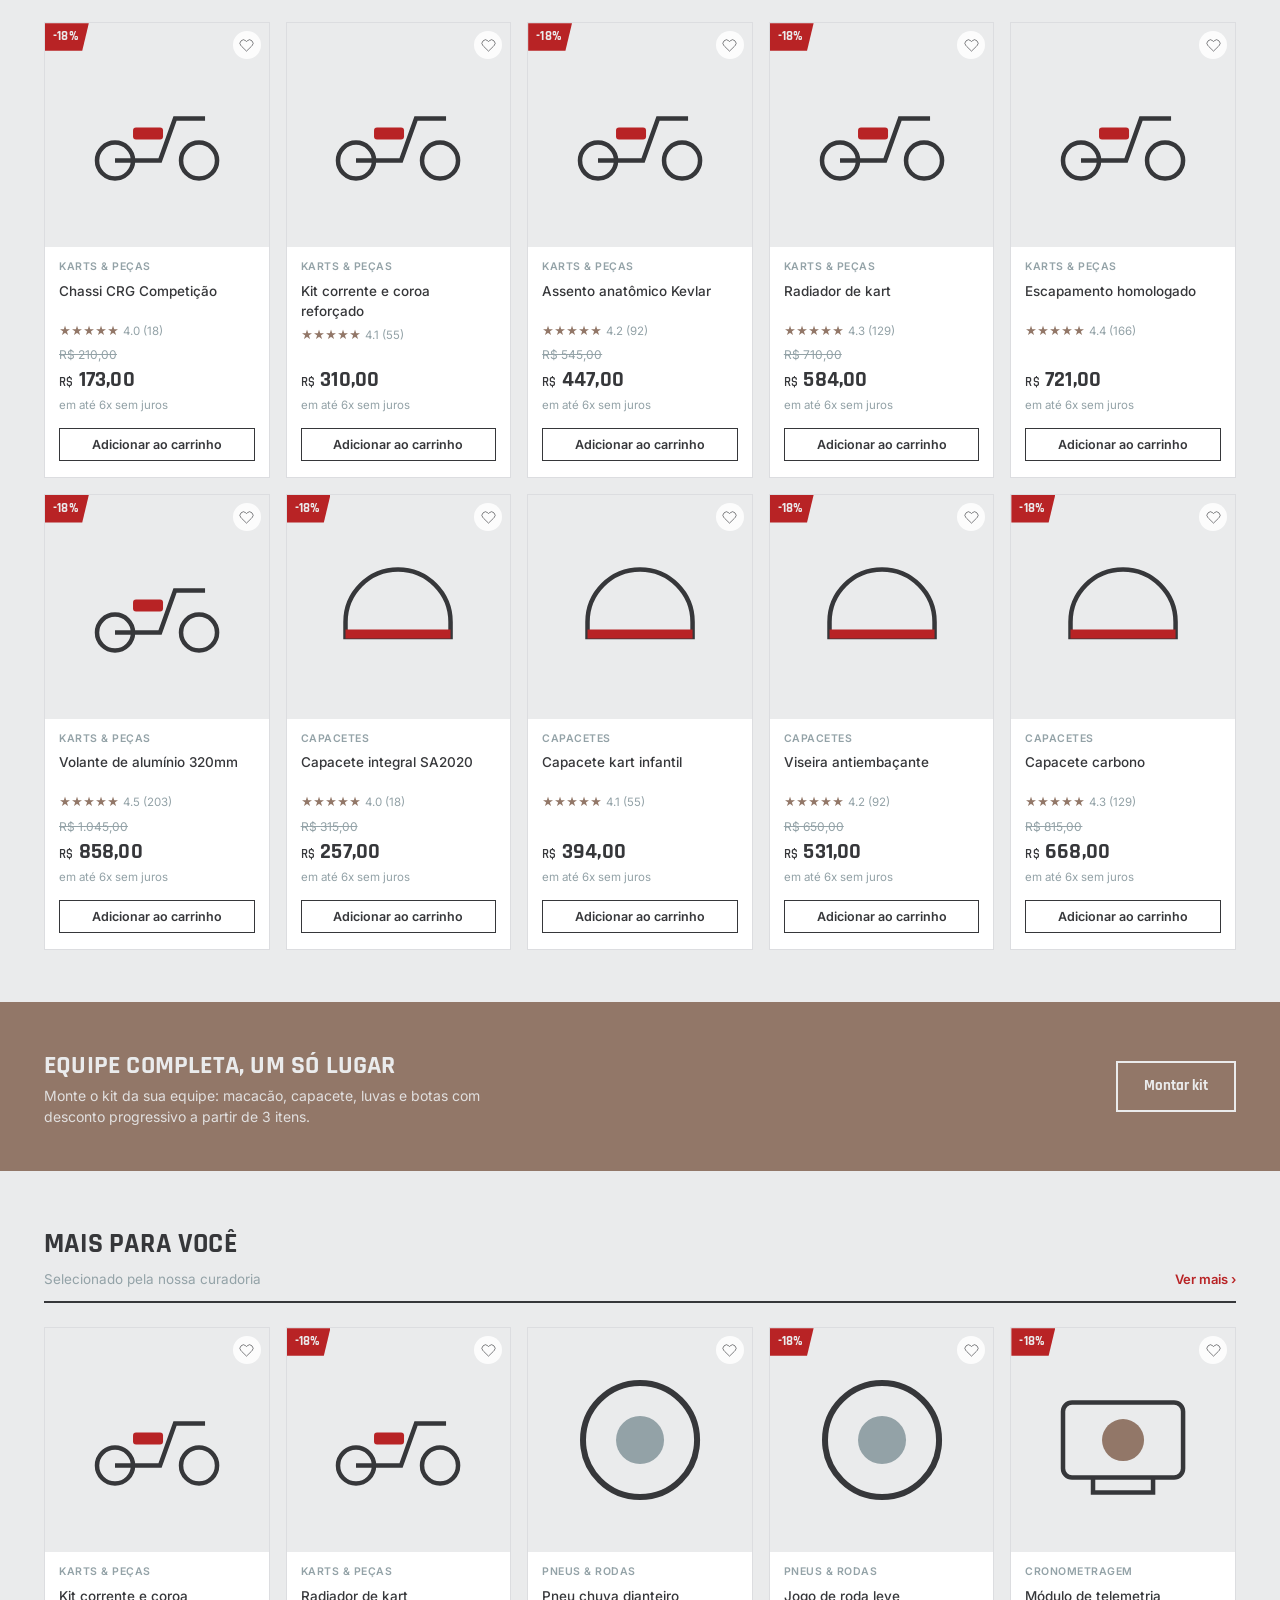
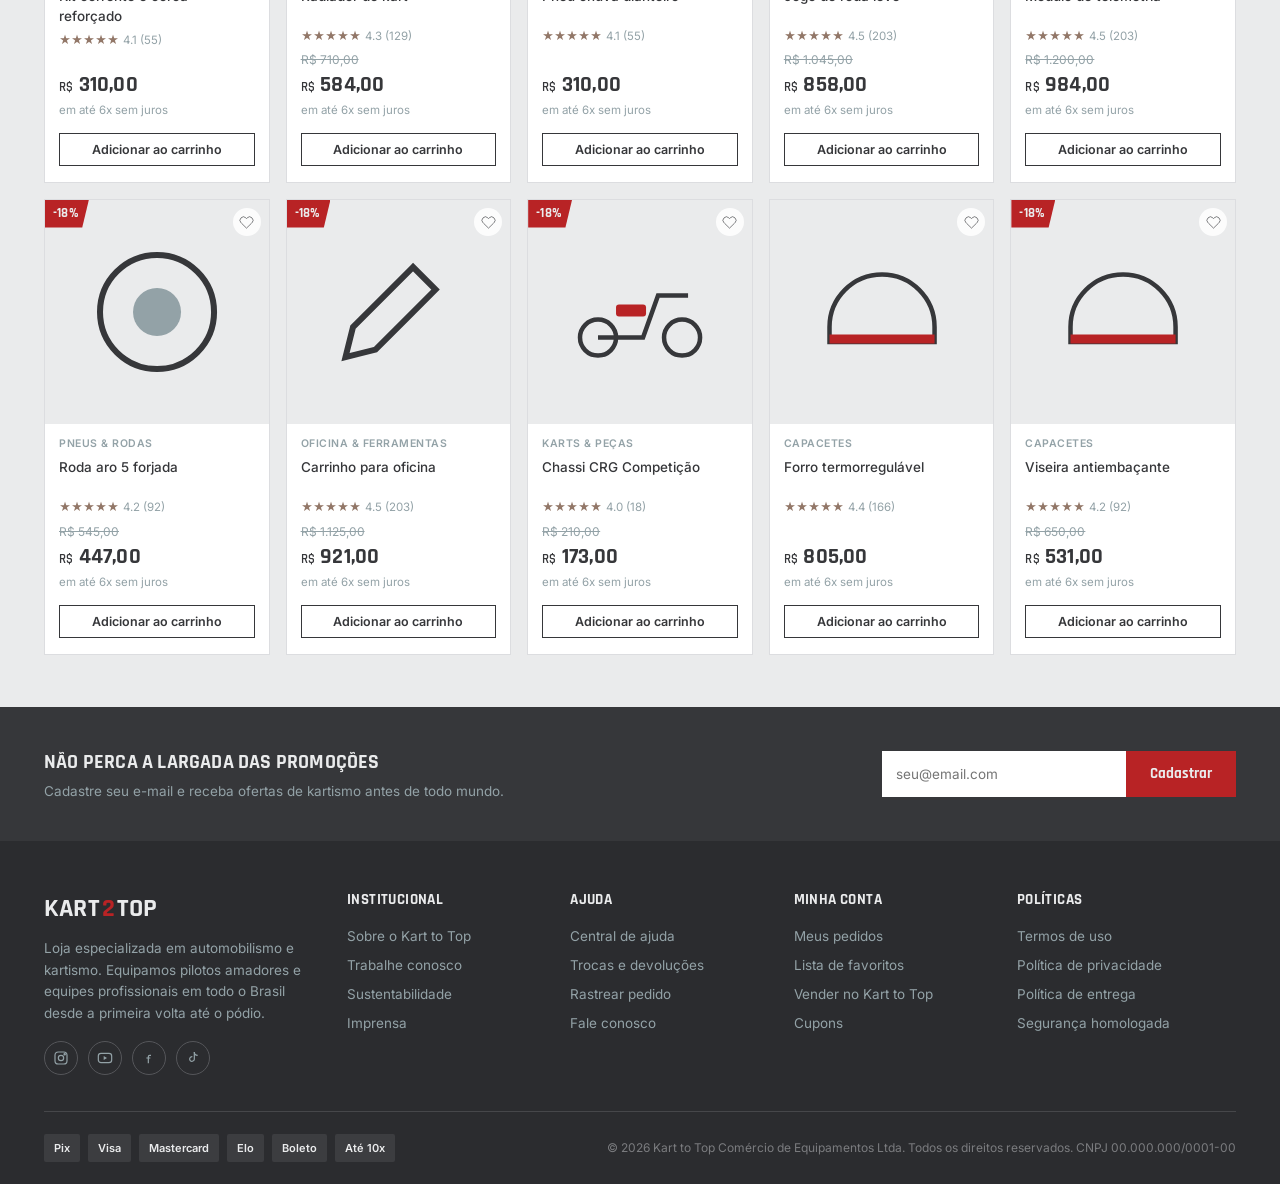
==== commit aa6bb6c3: "Aprimoramento - Adição de novas funcionalidades e melhorias no design do site." ====
--- a/index.html
+++ b/index.html
@@ -76,39 +76,71 @@
   </div>
 </nav>
 
-<!-- HERO -->
-<section class="hero">
+<!-- CATEGORY PAGE -->
+<main id="categoryPage" class="category-page" hidden>
+  <div class="container">
+    <div class="category-page-head">
+      <button class="back-home" id="backHome" type="button">&larr; Voltar para a loja</button>
+      <div>
+        <span class="category-kicker">Categorias Kart to Top</span>
+        <h1 id="categoryPageTitle">Produtos</h1>
+      </div>
+      <label class="category-switcher">Mostrar categoria
+        <select id="categorySelect">
+          <option value="todos">Todos</option>
+          <option value="kart">Karts &amp; Peças</option>
+          <option value="capacete">Capacetes</option>
+          <option value="pneu">Pneus &amp; Rodas</option>
+          <option value="indumentaria">Indumentária</option>
+          <option value="eletronica">Cronometragem</option>
+          <option value="oficina">Oficina &amp; Ferramentas</option>
+          <option value="ofertas">Ofertas</option>
+        </select>
+      </label>
+    </div>
+    <div class="category-toolbar">
+      <span id="categoryCount">0 produtos</span>
+      <select id="sortProducts" aria-label="Ordenar produtos">
+        <option value="featured">Mais relevantes</option>
+        <option value="low">Menor preço</option>
+        <option value="high">Maior preço</option>
+      </select>
+    </div>
+    <div class="grid category-grid" id="categoryGrid"></div>
+  </div>
+</main>
+
+<main id="productPage" class="product-page" hidden>
+  <div class="container">
+    <button class="back-home" id="productBack" type="button">&larr; Voltar aos produtos</button>
+    <div id="productPageContent" class="product-page-layout"></div>
+  </div>
+</main>
+
+<main id="infoPage" class="info-page" hidden>
+  <div class="container">
+    <button class="back-home" id="infoBackHome" type="button">&larr; Voltar para a loja</button>
+    <div class="info-layout">
+      <aside><span class="category-kicker">Kart to Top</span><h1 id="infoPageTitle">Informações</h1><nav id="infoMenu" class="info-menu"></nav></aside>
+      <section class="info-content"><span id="infoTopicKicker"></span><h2 id="infoTopicTitle"></h2><div id="infoTopicText"></div></section>
+    </div>
+  </div>
+</main>
+
+<div id="storeHome">
+<!-- HERO CAROUSEL -->
+<section class="hero" aria-label="Destaques da Kart to Top">
   <div class="hero-flag"></div>
-  <div class="hero-stripe"></div>
-  <div class="container">
-    <div>
-      <div class="hero-eyebrow">CAMPEONATO DE VERÃO — ATÉ 30% OFF</div>
-      <h1>Da largada<br>ao <em>pódio</em></h1>
-      <p>Karts, capacetes homologados, pneus slick e tudo que sua equipe precisa para chegar na frente. Entrega para todo o Brasil.</p>
-      <a href="#ofertas" class="btn-primary">
-        Ver ofertas da semana
-        <svg width="16" height="16" viewBox="0 0 24 24" fill="none" stroke="currentColor" stroke-width="2.5"><line x1="5" y1="12" x2="19" y2="12"/><polyline points="12 5 19 12 12 19"/></svg>
-      </a>
-    </div>
-    <div class="hero-kart">
-      <svg viewBox="0 0 400 260" width="100%">
-        <ellipse cx="200" cy="230" rx="170" ry="14" fill="#000" opacity=".25"/>
-        <rect x="70" y="150" width="260" height="34" rx="4" fill="#eaebec"/>
-        <rect x="100" y="112" width="150" height="48" rx="6" fill="#b82325"/>
-        <rect x="120" y="118" width="70" height="26" rx="3" fill="#36373a"/>
-        <circle cx="120" cy="190" r="34" fill="#36373a"/>
-        <circle cx="120" cy="190" r="14" fill="#93a2a7"/>
-        <circle cx="280" cy="190" r="34" fill="#36373a"/>
-        <circle cx="280" cy="190" r="14" fill="#93a2a7"/>
-        <rect x="255" y="90" width="10" height="60" fill="#36373a"/>
-        <rect x="140" y="70" width="60" height="14" rx="4" fill="#36373a"/>
-        <circle cx="200" cy="132" r="20" fill="#927768"/>
-        <circle cx="200" cy="132" r="12" fill="#eaebec"/>
-      </svg>
-    </div>
-  </div>
-</section>
-
+  <div class="hero-track" id="heroTrack">
+    <article class="hero-slide active"><div class="hero-stripe"></div><div class="container"><div><div class="hero-eyebrow">CAMPEONATO DE VERÃO — ATÉ 30% OFF</div><h1>Da largada<br>ao <em>pódio</em></h1><p>Karts, capacetes homologados, pneus slick e tudo que sua equipe precisa para chegar na frente.</p><a href="#ofertas" class="btn-primary">Ver ofertas da semana <span>&rarr;</span></a></div><div class="hero-kart">🏁</div></div></article>
+    <article class="hero-slide"><div class="hero-stripe"></div><div class="container"><div><div class="hero-eyebrow">SEGURANÇA HOMOLOGADA</div><h1>Proteja cada<br><em>volta</em></h1><p>Capacetes, macacões, luvas e botas selecionados para pilotos de todas as categorias.</p><a href="#recommended" class="btn-primary">Ver equipamentos <span>&rarr;</span></a></div><div class="hero-kart">🪖</div></div></article>
+    <article class="hero-slide"><div class="hero-stripe"></div><div class="container"><div><div class="hero-eyebrow">ENTREGA PARA TODO O BRASIL</div><h1>Prepare seu<br><em>kart</em></h1><p>Pneus, rodas, chassis, corrente, coroa e peças de reposição em um só lugar.</p><button class="btn-primary" type="button" data-carousel-category="kart">Comprar peças <span>&rarr;</span></button></div><div class="hero-kart">⚙️</div></div></article>
+    <article class="hero-slide"><div class="hero-stripe"></div><div class="container"><div><div class="hero-eyebrow">KIT COMPLETO PARA SUA EQUIPE</div><h1>Do treino ao<br><em>resultado</em></h1><p>Monte o kit da sua equipe com desconto progressivo a partir de três itens.</p><button class="btn-primary" type="button" data-carousel-category="indumentaria">Montar meu kit <span>&rarr;</span></button></div><div class="hero-kart">🏆</div></div></article>
+  </div>
+  <button class="hero-control hero-prev" id="heroPrev" type="button" aria-label="Banner anterior">&#8249;</button>
+  <button class="hero-control hero-next" id="heroNext" type="button" aria-label="Próximo banner">&#8250;</button>
+  <div class="hero-dots" id="heroDots" aria-label="Escolher banner"></div>
+</section>
 <!-- FLASH DEALS -->
 <section class="section tight" id="ofertas">
   <div class="container">
@@ -143,12 +175,23 @@
 <!-- RECOMMENDED -->
 <section class="section" id="recommended">
   <div class="container">
-    <div class="section-head">
+    <div class="section-head recommendation-head">
       <div>
         <h2 id="recTitle">Baseado nas suas últimas buscas</h2>
         <div class="sub" id="recSub">Continue de onde parou</div>
       </div>
-      <a href="#" class="see-all">Ver mais &rsaquo;</a>
+      <label class="home-category-select">Escolher categoria
+        <select id="homeCategorySelect">
+          <option value="todos">Todos</option>
+          <option value="kart">Karts &amp; Peças</option>
+          <option value="capacete">Capacetes</option>
+          <option value="pneu">Pneus &amp; Rodas</option>
+          <option value="indumentaria">Indumentária</option>
+          <option value="eletronica">Cronometragem</option>
+          <option value="oficina">Oficina &amp; Ferramentas</option>
+          <option value="ofertas">Ofertas</option>
+        </select>
+      </label>
     </div>
     <div class="grid" id="recGrid"></div>
   </div>
@@ -178,6 +221,8 @@
     <div class="grid" id="moreGrid"></div>
   </div>
 </section>
+
+</div>
 
 <!-- NEWSLETTER -->
 <section class="newsletter">
@@ -195,6 +240,13 @@
 
 <!-- FOOTER -->
 <!-- ACCOUNT, FAVORITES AND CART SCREENS -->
+<div class="screen-overlay product-screen" id="productScreen" aria-hidden="true">
+  <section class="product-detail" role="dialog" aria-modal="true" aria-labelledby="productDetailTitle">
+    <button class="screen-close product-close" type="button" data-close-product aria-label="Fechar">&times;</button>
+    <div id="productDetail"></div>
+  </section>
+</div>
+
 <div class="screen-overlay" id="loginScreen" aria-hidden="true">
   <section class="login-panel" role="dialog" aria-modal="true" aria-labelledby="loginTitle">
     <button class="screen-close" type="button" data-close aria-label="Fechar">&times;</button>
@@ -225,6 +277,20 @@
   </aside>
 </div>
 
+<div class="screen-overlay checkout-screen" id="checkoutScreen" aria-hidden="true">
+  <main class="checkout-page" role="dialog" aria-modal="true" aria-labelledby="checkoutTitle">
+    <div class="checkout-head"><div><span>Finalização do pedido</span><h2 id="checkoutTitle">Pagamento seguro</h2></div><button class="screen-close" id="checkoutClose" type="button" aria-label="Fechar">&times;</button></div>
+    <form id="checkoutForm" class="checkout-layout">
+      <div class="checkout-fields">
+        <section><h3>1. Dados de entrega</h3><div class="checkout-grid"><label>Nome completo<input required></label><label>CPF<input required placeholder="000.000.000-00"></label><label class="wide">CEP<input required placeholder="00000-000"></label><label class="wide">Endereço<input required></label><label>Número<input required></label><label>Bairro<input required></label><label>Cidade<input required></label><label>Estado<select><option>SP</option><option>RJ</option><option>MG</option><option>RS</option><option>PR</option><option>SC</option></select></label></div></section>
+        <section><h3>2. Forma de entrega</h3><label class="delivery-option"><input type="radio" name="delivery" checked><span><b>Entrega padrão</b><small>Receba em até 5 dias úteis</small></span><strong>Grátis</strong></label><label class="delivery-option"><input type="radio" name="delivery"><span><b>Entrega expressa</b><small>Receba em até 2 dias úteis</small></span><strong>R$ 24,90</strong></label></section>
+        <section><h3>3. Pagamento</h3><div class="payment-methods"><label><input type="radio" name="payment" value="pix" checked><span>Pix <small>Aprovação imediata</small></span></label><label><input type="radio" name="payment" value="card"><span>Cartão <small>Até 10x sem juros</small></span></label></div><div class="card-fields"><label>Número do cartão<input placeholder="0000 0000 0000 0000"></label><label>Nome impresso<input></label><label>Validade<input placeholder="MM/AA"></label><label>CVV<input maxlength="3"></label></div></section>
+      </div>
+      <aside class="checkout-summary"><h3>Resumo do pedido</h3><div id="checkoutItems"></div><div class="checkout-total"><span>Total</span><strong id="checkoutTotal">R$ 0,00</strong></div><button class="panel-primary" type="submit">Finalizar pedido</button><small class="secure-note">Ambiente de demonstração. Nenhum pagamento será processado.</small></aside>
+    </form>
+  </main>
+</div>
+
 <footer>
   <div class="container">
     <div class="foot-grid">
@@ -239,39 +305,39 @@
         </div>
       </div>
       <div>
-        <h5>Institucional</h5>
+        <h5><a href="#institucional" data-info-group="institucional">Institucional</a></h5>
         <ul>
-          <li><a href="#">Sobre o Kart to Top</a></li>
-          <li><a href="#">Trabalhe conosco</a></li>
-          <li><a href="#">Sustentabilidade</a></li>
-          <li><a href="#">Imprensa</a></li>
+          <li><a href="#institucional/sobre" data-info-group="institucional" data-info-topic="sobre">Sobre o Kart to Top</a></li>
+          <li><a href="#institucional/trabalhe" data-info-group="institucional" data-info-topic="trabalhe">Trabalhe conosco</a></li>
+          <li><a href="#institucional/sustentabilidade" data-info-group="institucional" data-info-topic="sustentabilidade">Sustentabilidade</a></li>
+          <li><a href="#institucional/imprensa" data-info-group="institucional" data-info-topic="imprensa">Imprensa</a></li>
         </ul>
       </div>
       <div>
-        <h5>Ajuda</h5>
+        <h5><a href="#ajuda" data-info-group="ajuda">Ajuda</a></h5>
         <ul>
-          <li><a href="#">Central de ajuda</a></li>
-          <li><a href="#">Trocas e devoluções</a></li>
-          <li><a href="#">Rastrear pedido</a></li>
-          <li><a href="#">Fale conosco</a></li>
+          <li><a href="#ajuda/central" data-info-group="ajuda" data-info-topic="central">Central de ajuda</a></li>
+          <li><a href="#ajuda/trocas" data-info-group="ajuda" data-info-topic="trocas">Trocas e devoluções</a></li>
+          <li><a href="#ajuda/rastrear" data-info-group="ajuda" data-info-topic="rastrear">Rastrear pedido</a></li>
+          <li><a href="#ajuda/fale" data-info-group="ajuda" data-info-topic="fale">Fale conosco</a></li>
         </ul>
       </div>
       <div>
-        <h5>Minha conta</h5>
+        <h5><a href="#conta" data-info-group="conta">Minha conta</a></h5>
         <ul>
-          <li><a href="#">Meus pedidos</a></li>
-          <li><a href="#">Lista de favoritos</a></li>
-          <li><a href="#">Vender no Kart to Top</a></li>
-          <li><a href="#">Cupons</a></li>
+          <li><a href="#conta/pedidos" data-info-group="conta" data-info-topic="pedidos">Meus pedidos</a></li>
+          <li><a href="#conta/favoritos" data-info-group="conta" data-info-topic="favoritos">Lista de favoritos</a></li>
+          <li><a href="#conta/vender" data-info-group="conta" data-info-topic="vender">Vender no Kart to Top</a></li>
+          <li><a href="#conta/cupons" data-info-group="conta" data-info-topic="cupons">Cupons</a></li>
         </ul>
       </div>
       <div>
-        <h5>Políticas</h5>
+        <h5><a href="#politicas" data-info-group="politicas">Políticas</a></h5>
         <ul>
-          <li><a href="#">Termos de uso</a></li>
-          <li><a href="#">Política de privacidade</a></li>
-          <li><a href="#">Política de entrega</a></li>
-          <li><a href="#">Segurança homologada</a></li>
+          <li><a href="#politicas/termos" data-info-group="politicas" data-info-topic="termos">Termos de uso</a></li>
+          <li><a href="#politicas/privacidade" data-info-group="politicas" data-info-topic="privacidade">Política de privacidade</a></li>
+          <li><a href="#politicas/entrega" data-info-group="politicas" data-info-topic="entrega">Política de entrega</a></li>
+          <li><a href="#politicas/seguranca" data-info-group="politicas" data-info-topic="seguranca">Segurança homologada</a></li>
         </ul>
       </div>
     </div>
--- a/assets/css/style.css
+++ b/assets/css/style.css
@@ -141,6 +141,8 @@
   }
   .header-action svg{ width:22px; height:22px; stroke:var(--white); }
   .header-action:hover svg{ stroke:var(--red); }
+  .header-action.logged-in{ color:#b9d7c0; }
+  .header-action.logged-in svg{ stroke:#b9d7c0; }
   .cart-count{
     position:absolute;
     top:-6px;
@@ -255,6 +257,20 @@
   }
   .btn-primary:hover{ background:#9c1e20; }
   .hero-kart{ position:relative; z-index:2; }
+  .hero{ position:relative; }
+  .hero-slide{ display:none; min-height:420px; }
+  .hero-slide.active{ display:block; animation:heroFade .45s ease; }
+  @keyframes heroFade{ from{opacity:.55;} to{opacity:1;} }
+  .hero-slide:nth-child(2) .hero-stripe{ background:var(--steel); }
+  .hero-slide:nth-child(3) .hero-stripe{ background:var(--clay); }
+  .hero-slide:nth-child(4) .hero-stripe{ background:#5d8137; }
+  .hero-slide .hero-kart{ font-size:150px; text-align:center; filter:saturate(.8); }
+  .hero-control{ position:absolute; top:50%; z-index:5; width:42px; height:42px; transform:translateY(-50%); border-radius:50%; background:rgba(234,235,236,.92); color:var(--ink); font-size:36px; line-height:32px; }
+  .hero-prev{ left:18px; }
+  .hero-next{ right:18px; }
+  .hero-dots{ position:absolute; left:50%; bottom:18px; z-index:5; display:flex; gap:8px; transform:translateX(-50%); }
+  .hero-dot{ width:8px; height:8px; border-radius:50%; background:rgba(234,235,236,.55); }
+  .hero-dot.active{ width:24px; border-radius:8px; background:var(--white); }
 
   /* ---------- SECTION HEADS ---------- */
   .section{ padding:52px 0; }
@@ -325,6 +341,9 @@
     box-shadow:0 10px 24px rgba(54,55,58,.14);
     transform:translateY(-2px);
   }
+  .card{ min-width:0; height:100%; }
+  .card-body{ min-width:0; }
+  .card-title{ overflow-wrap:anywhere; }
   .card-media{
     position:relative;
     aspect-ratio:1/1;
@@ -537,6 +556,69 @@
   }
   .copyright{ font-size:12px; color:#7b7c7f; }
 
+  /* ---------- CATEGORY AND PRODUCT PAGES ---------- */
+  .category-page{ min-height:620px; padding:38px 0 64px; background:var(--white); }
+  .category-page-head{ display:grid; grid-template-columns:1fr 2fr 1fr; gap:24px; align-items:end; border-bottom:2px solid var(--ink); padding-bottom:20px; }
+  .category-page-head h1{ font-family:'Rajdhani',sans-serif; font-size:38px; text-transform:uppercase; }
+  .category-kicker{ font-size:12px; color:var(--red); font-weight:700; text-transform:uppercase; }
+  .back-home{ justify-self:start; align-self:start; background:transparent; color:var(--ink); font-weight:600; }
+  .category-switcher, .home-category-select{ display:grid; gap:5px; font-size:11px; font-weight:700; text-transform:uppercase; }
+  .category-switcher select, .home-category-select select, .category-toolbar select{ height:38px; border:1px solid #c9cacd; background:var(--card); padding:0 34px 0 10px; color:var(--ink); font-family:'Inter',sans-serif; }
+  .recommendation-head{ align-items:end; gap:20px; }
+  .home-category-select{ min-width:210px; }
+  .category-toolbar{ display:flex; justify-content:space-between; align-items:center; padding:18px 0; font-size:13px; color:#777; }
+  .category-grid{ grid-template-columns:repeat(4,1fr); }
+  .info-page{ min-height:620px; padding:38px 0 64px; background:var(--white); }
+  .info-page > .container > .back-home{ margin-bottom:24px; }
+  .info-layout{ display:grid; grid-template-columns:280px 1fr; gap:28px; }
+  .info-layout > aside{ padding:24px; background:var(--ink); color:var(--white); align-self:start; }
+  .info-layout > aside h1{ font-family:'Rajdhani',sans-serif; font-size:30px; text-transform:uppercase; margin-bottom:18px; }
+  .info-menu{ display:grid; gap:4px; }
+  .info-menu button{ width:100%; text-align:left; padding:10px 12px; background:transparent; color:var(--steel); border-left:3px solid transparent; }
+  .info-menu button:hover, .info-menu button.active{ color:var(--white); border-left-color:var(--red); background:#424348; }
+  .info-content{ min-height:420px; background:var(--card); border-top:5px solid var(--red); padding:36px; }
+  .info-content > span{ color:var(--red); font-size:12px; font-weight:700; text-transform:uppercase; }
+  .info-content h2{ font-family:'Rajdhani',sans-serif; font-size:34px; text-transform:uppercase; margin:8px 0 18px; }
+  .info-content > div{ color:#555; line-height:1.8; }
+  .info-content p + p{ margin-top:14px; }
+  .category-grid .card{ cursor:pointer; }
+  .product-page{ min-height:620px; padding:28px 0 64px; background:#f4f5f5; }
+  .product-page > .container > .back-home{ margin-bottom:18px; }
+  .product-page-layout{ display:grid; grid-template-columns:minmax(0,2fr) minmax(240px,.8fr); gap:16px; align-items:start; }
+  .market-product-main{ display:grid; grid-template-columns:minmax(280px,.95fr) 1fr; gap:28px; background:var(--card); border:1px solid #dcdde0; padding:24px; }
+  .product-gallery{ min-width:0; }
+  .product-gallery-main{ aspect-ratio:1; display:flex; align-items:center; justify-content:center; border:1px solid #e1e2e3; background:var(--white); }
+  .product-gallery-main svg{ width:72%; height:72%; }
+  .gallery-thumbs{ display:flex; gap:8px; margin-top:10px; }
+  .gallery-thumbs button{ width:54px; height:54px; border:1px solid #dcdde0; background:var(--white); overflow:hidden; }
+  .gallery-thumbs button.active{ border-color:var(--red); }
+  .gallery-thumbs svg{ width:44px; height:44px; margin:auto; }
+  .product-information{ min-width:0; }
+  .product-information h1{ font-family:'Rajdhani',sans-serif; font-size:34px; line-height:1.05; margin:8px 0 12px; }
+  .product-rating{ color:#777; font-size:13px; }
+  .product-rating span{ color:#d8a827; }
+  .market-price{ font-family:'Rajdhani',sans-serif; font-size:38px; font-weight:700; margin-top:16px; }
+  .market-installment{ color:#3483a6; font-size:13px; }
+  .product-benefit{ border-top:1px solid #e4e4e4; padding:12px 0; display:grid; color:#3483a6; }
+  .product-benefit span{ font-size:12px; color:#777; }
+  .market-buy-box{ background:var(--card); border:1px solid #dcdde0; padding:20px; }
+  .stock-status{ display:block; color:#168446; font-weight:700; margin-bottom:18px; }
+  .buy-quantity{ font-size:13px; margin-bottom:18px; }
+  .buy-primary,.buy-secondary{ width:100%; height:46px; font-weight:700; }
+  .buy-primary{ background:#3483fa; color:white; margin-bottom:10px; }
+  .buy-secondary{ background:#e3f0fd; color:#3483fa; }
+  .market-buy-box p{ text-align:center; color:#777; font-size:11px; margin-top:12px; }
+  .product-screen{ align-items:center; justify-content:center; padding:24px; }
+  .product-detail{ position:relative; width:min(900px,100%); max-height:90vh; overflow-y:auto; background:var(--card); padding:32px; }
+  .product-close{ position:absolute; right:12px; top:10px; }
+  .product-detail-layout{ display:grid; grid-template-columns:1fr 1fr; gap:32px; align-items:center; }
+  .product-detail-image{ aspect-ratio:1; background:var(--white); display:flex; align-items:center; justify-content:center; }
+  .product-detail-image svg{ width:78%; height:78%; }
+  .product-detail-category{ color:var(--steel); font-size:12px; font-weight:700; text-transform:uppercase; }
+  .product-detail h2{ font-family:'Rajdhani',sans-serif; font-size:34px; line-height:1.05; margin:8px 0 12px; text-transform:uppercase; }
+  .product-detail .price{ font-size:30px; }
+  .product-detail-copy{ color:#666; font-size:14px; margin:16px 0 20px; }
+
   /* ---------- ACCOUNT, FAVORITES AND CART SCREENS ---------- */
   .screen-overlay{
     position:fixed;
@@ -553,6 +635,7 @@
   .screen-overlay.open{ opacity:1; visibility:visible; }
   .side-panel{
     width:min(430px, 100%);
+    box-shadow:-16px 0 40px rgba(54,55,58,.18);
     height:100%;
     background:var(--white);
     padding:24px;
@@ -571,6 +654,11 @@
   .login-brand span{ color:var(--red); }
   .login-panel > p{ color:#777; font-size:13px; margin:4px 0 20px; }
   .login-panel form{ display:grid; gap:14px; }
+  .login-panel::before{ content:"ACESSO DEMONSTRATIVO"; display:inline-block; margin-bottom:10px; color:var(--red); font-size:10px; font-weight:700; letter-spacing:1px; }
+  .login-panel .create-account{ width:100%; border:1px solid #c9cacd; padding:11px; text-decoration:none; }
+  .panel-empty{ background:#f5f6f6; border:1px dashed #c9cacd; }
+  .panel-item{ grid-template-columns:58px minmax(0,1fr) 28px; }
+  .panel-item-title{ line-height:1.3; }
   .login-panel label{ display:grid; gap:6px; font-size:13px; font-weight:600; }
   .login-panel input{ height:44px; border:1px solid #c9cacd; padding:0 12px; font:inherit; outline:none; }
   .login-panel input:focus{ border-color:var(--red); }
@@ -589,14 +677,45 @@
   .cart-total{ display:flex; justify-content:space-between; font-family:'Rajdhani',sans-serif; font-size:20px; font-weight:700; margin-bottom:12px; }
   .cart-summary .panel-primary{ width:100%; }
   .cart-quantity{ display:flex; align-items:center; gap:8px; margin-top:10px; }
+  .cart-panel .panel-list{ min-height:120px; }
   .cart-quantity button{ min-width:26px; height:26px; border:1px solid #c9cacd; background:var(--card); color:var(--ink); }
   .cart-quantity span{ min-width:18px; text-align:center; font-weight:600; }
   .cart-quantity .item-remove{ margin-left:auto; border:none; }
+  .checkout-screen{ align-items:center; justify-content:center; padding:24px; }
+  .checkout-page{ width:min(1040px,100%); max-height:92vh; overflow-y:auto; background:var(--white); }
+  .checkout-head{ display:flex; justify-content:space-between; align-items:center; padding:20px 28px; border-bottom:1px solid #dcdde0; }
+  .checkout-head span{ color:var(--red); font-size:12px; font-weight:700; text-transform:uppercase; }
+  .checkout-head h2{ font-family:'Rajdhani',sans-serif; font-size:28px; text-transform:uppercase; }
+  .checkout-layout{ display:grid; grid-template-columns:minmax(0,1fr) 330px; gap:24px; padding:24px 28px 28px; }
+  .checkout-fields{ display:grid; gap:16px; }
+  .checkout-fields section, .checkout-summary{ background:var(--card); border:1px solid #dcdde0; padding:20px; }
+  .checkout-fields h3, .checkout-summary h3{ font-family:'Rajdhani',sans-serif; font-size:19px; text-transform:uppercase; margin-bottom:16px; }
+  .checkout-grid{ display:grid; grid-template-columns:1fr 1fr; gap:12px; }
+  .checkout-grid label, .card-fields label{ display:grid; gap:5px; font-size:12px; font-weight:600; }
+  .checkout-grid .wide{ grid-column:span 2; }
+  .checkout-grid input, .checkout-grid select, .card-fields input{ height:40px; border:1px solid #c9cacd; padding:0 10px; font:inherit; }
+  .delivery-option, .payment-methods label{ display:flex; align-items:center; gap:10px; border:1px solid #dcdde0; padding:12px; margin-bottom:8px; }
+  .delivery-option span, .payment-methods span{ display:grid; flex:1; }
+  .delivery-option small, .payment-methods small{ color:#777; font-weight:400; }
+  .payment-methods{ display:grid; grid-template-columns:1fr 1fr; gap:8px; }
+  .card-fields{ display:grid; grid-template-columns:1fr 1fr; gap:10px; margin-top:12px; }
+  .checkout-summary{ height:max-content; position:sticky; top:0; }
+  .checkout-item{ display:flex; justify-content:space-between; gap:12px; font-size:12px; padding:9px 0; border-bottom:1px solid #e4e4e4; }
+  .checkout-total{ display:flex; justify-content:space-between; font-family:'Rajdhani',sans-serif; font-size:20px; margin:18px 0 14px; }
+  .checkout-summary .panel-primary{ width:100%; }
+  .secure-note{ display:block; text-align:center; color:#777; font-size:10px; margin-top:10px; }
   body.screen-open{ overflow:hidden; }
 
   /* ---------- RESPONSIVE ---------- */
   @media (max-width: 980px){
-    .grid{ grid-template-columns:repeat(3,1fr); }
+    .product-page-layout{ grid-template-columns:1fr; }
+    .market-product-main{ grid-template-columns:1fr 1fr; }
+    .info-layout{ grid-template-columns:230px 1fr; }
+    .checkout-layout{ grid-template-columns:1fr; }
+    .checkout-summary{ position:static; }
+    .grid, .category-grid{ grid-template-columns:repeat(3,1fr); }
+    .category-page-head{ grid-template-columns:1fr 2fr; }
+    .category-switcher{ grid-column:2; }
     .tiles{ grid-template-columns:repeat(3,1fr); }
     .foot-grid{ grid-template-columns:1fr 1fr; }
     .hero .container{ grid-template-columns:1fr; text-align:left; min-height:auto; }
@@ -604,6 +723,24 @@
     .hero h1{ font-size:38px; }
   }
   @media (max-width: 640px){
+    .market-product-main{ grid-template-columns:1fr; }
+    .info-layout{ grid-template-columns:1fr; }
+    .info-content{ padding:24px 18px; }
+    .hero-slide{ min-height:460px; }
+    .hero-slide .hero-kart{ display:none; }
+    .hero-control{ width:36px; height:36px; }
+    .checkout-screen{ padding:0; }
+    .checkout-page{ height:100vh; max-height:none; }
+    .checkout-layout{ padding:16px; }
+    .checkout-grid, .payment-methods, .card-fields{ grid-template-columns:1fr; }
+    .checkout-grid .wide{ grid-column:auto; }
+    .category-page-head{ grid-template-columns:1fr; }
+    .category-switcher{ grid-column:auto; }
+    .category-grid{ grid-template-columns:repeat(2,1fr); }
+    .recommendation-head{ align-items:stretch; flex-direction:column; }
+    .home-category-select{ min-width:0; }
+    .product-detail{ padding:24px 16px; }
+    .product-detail-layout{ grid-template-columns:1fr; }
     .header-row{ flex-wrap:wrap; }
     .search-bar{ order:3; width:100%; flex-basis:100%; }
     .header-actions{ gap:18px; }
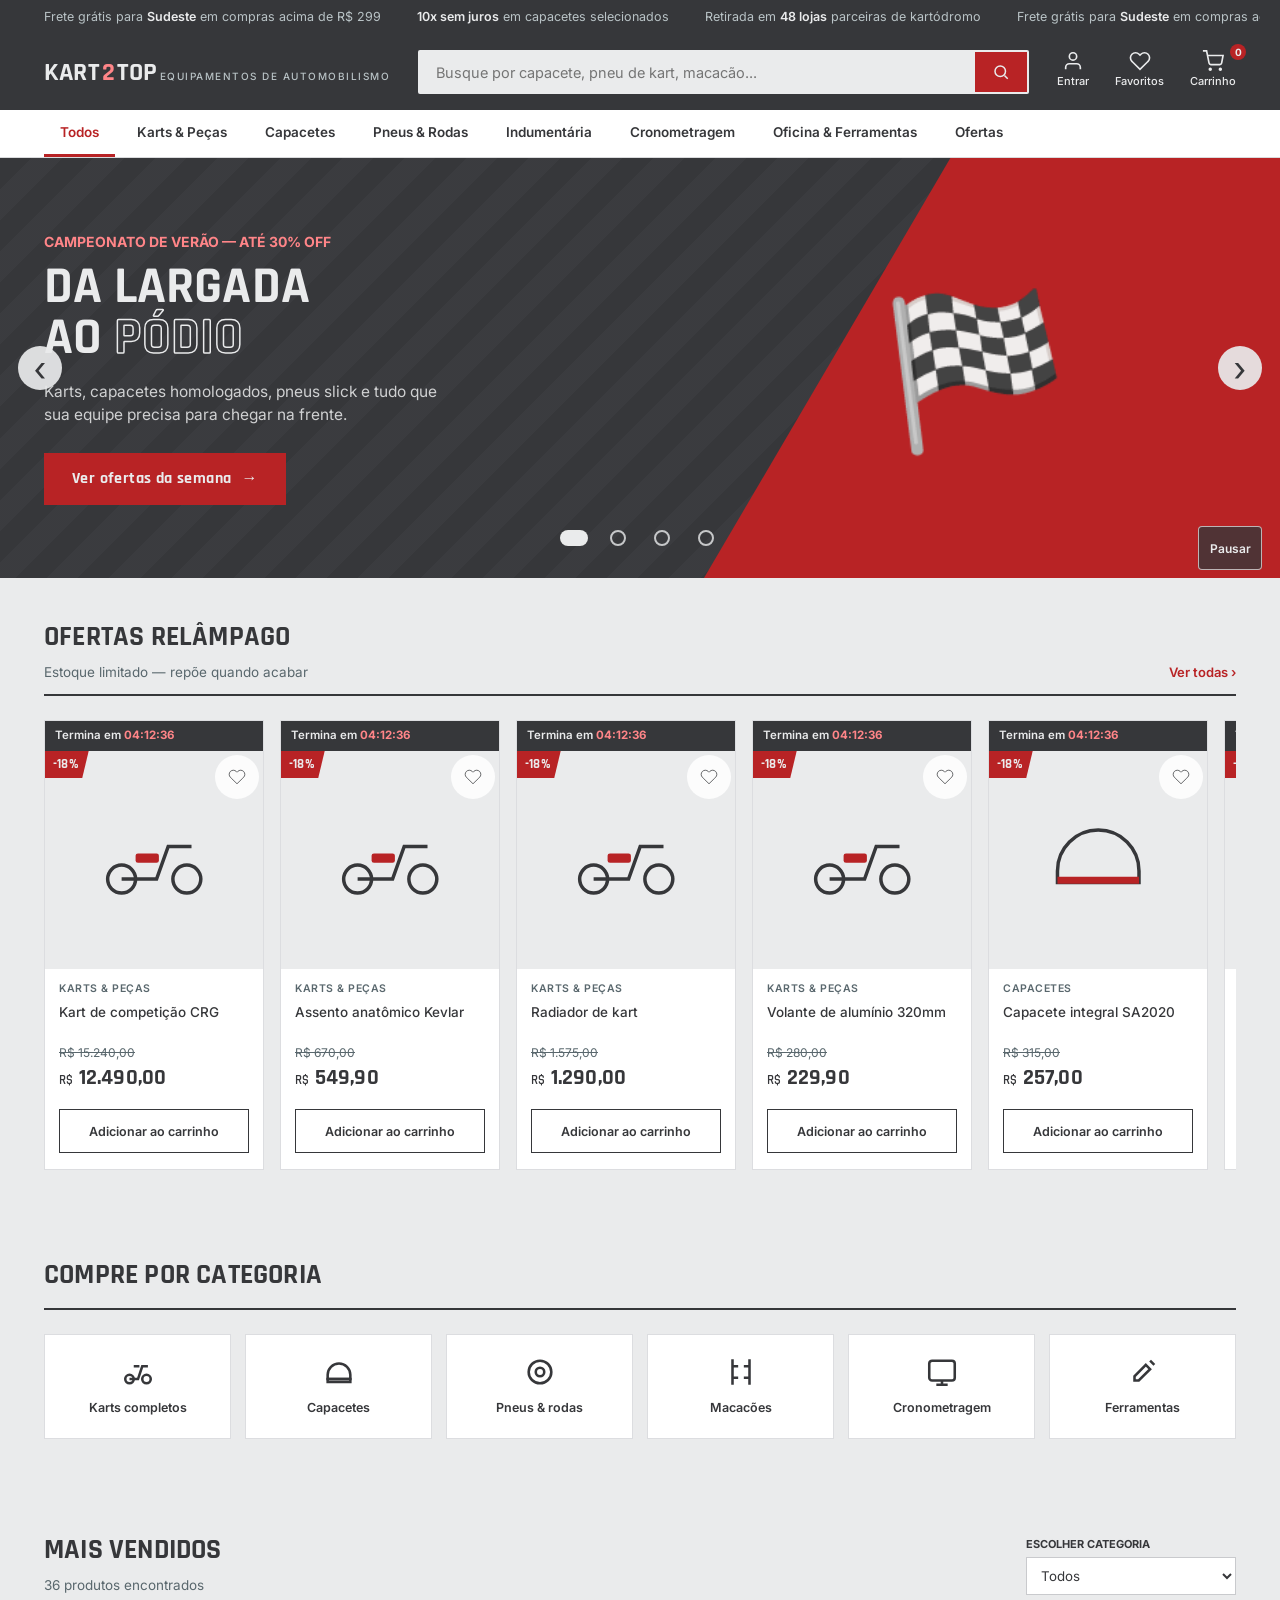
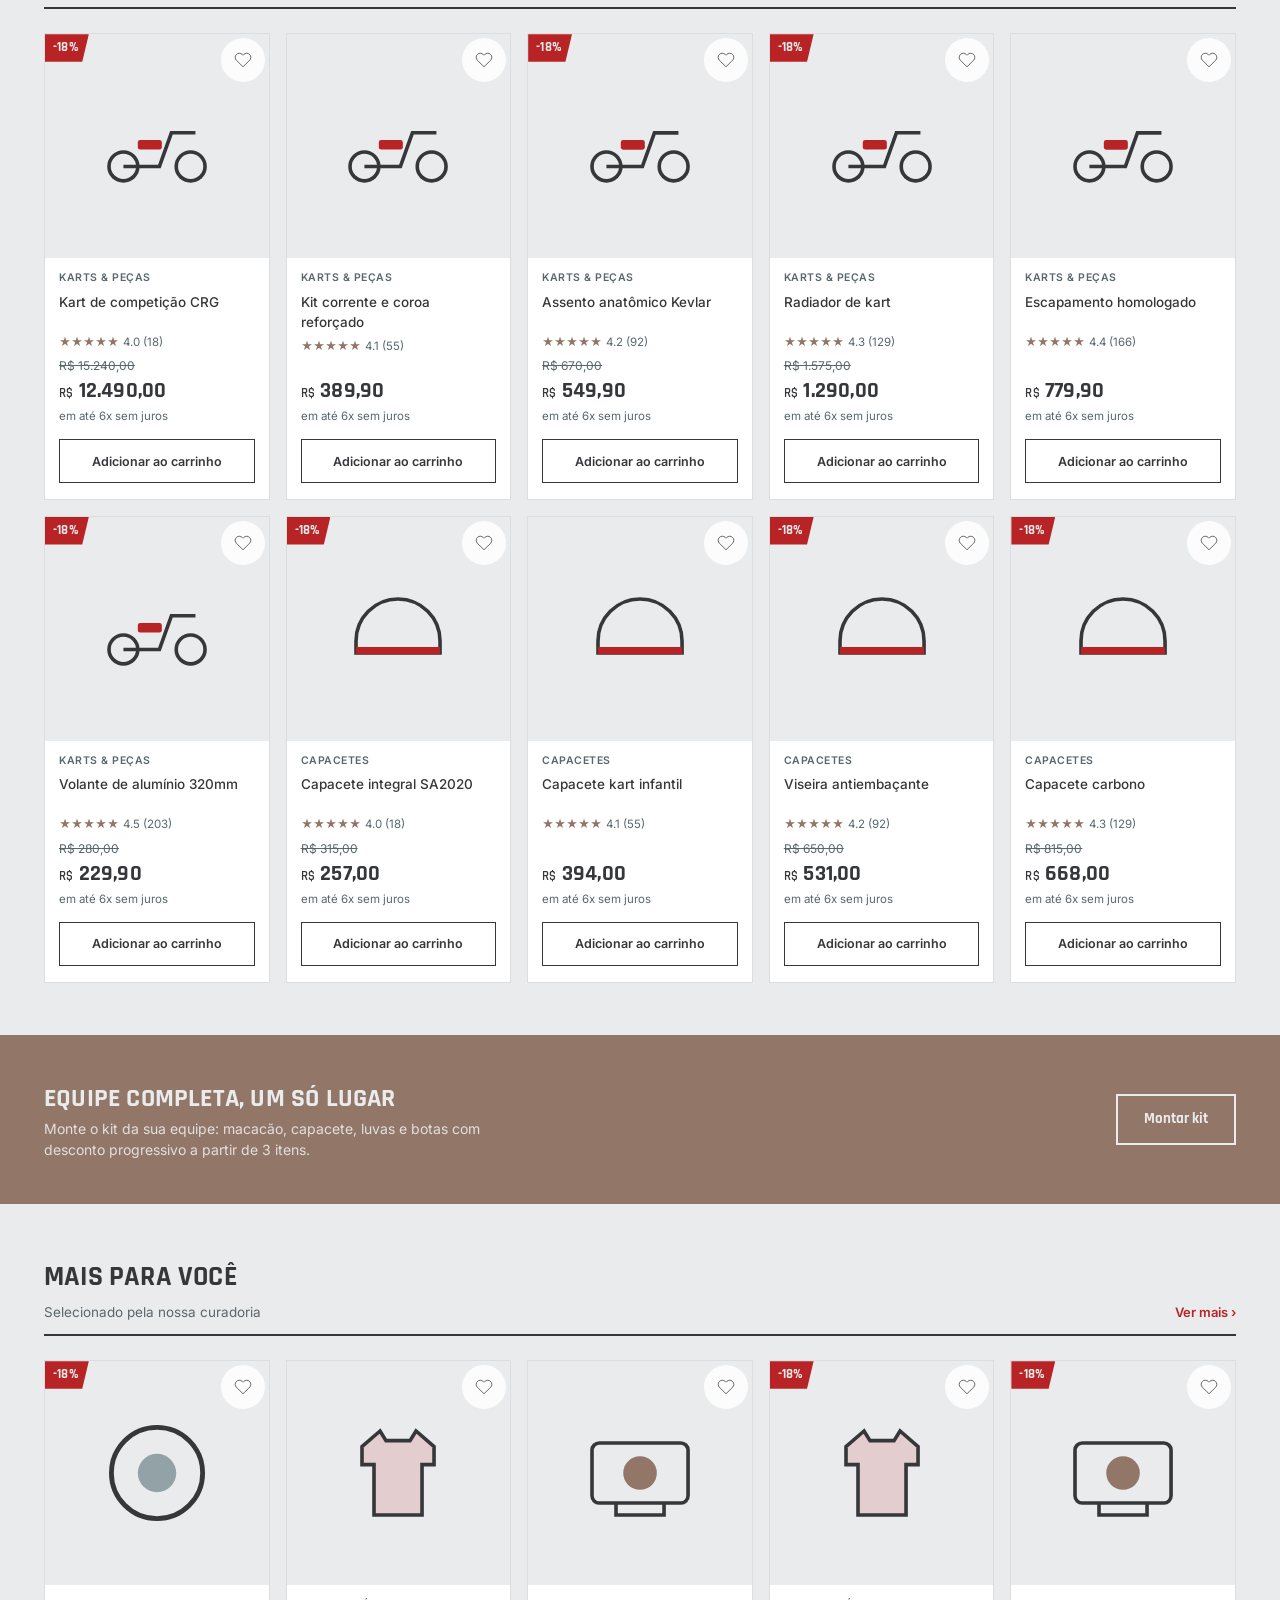
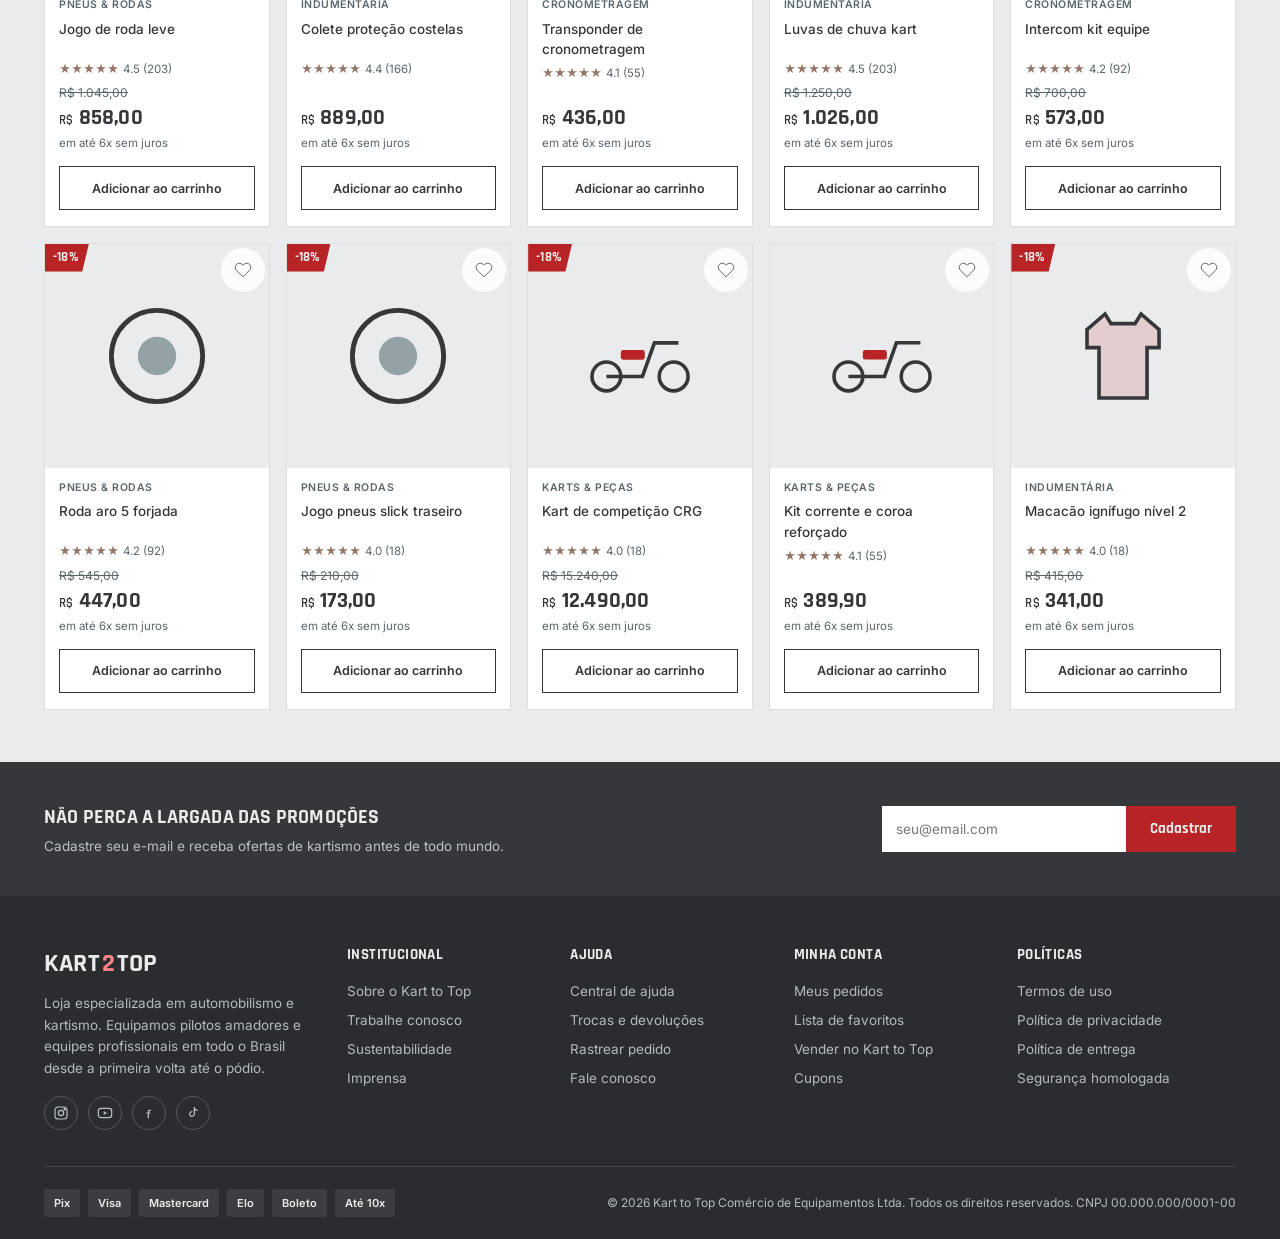
==== commit ab61751f: "Atualização" ====
--- a/index.html
+++ b/index.html
@@ -9,6 +9,7 @@
 <link rel="stylesheet" href="assets/css/style.css">
 </head>
 <body>
+<a id="skipLink" class="skip-link" href="#storeHome">Pular para o conteúdo principal</a>
 
 <!-- TOPBAR -->
 <div class="topbar">
@@ -17,8 +18,8 @@
       <span>Frete grátis para <b>Sudeste</b> em compras acima de R$ 299</span>
       <span><b>10x sem juros</b> em capacetes selecionados</span>
       <span>Retirada em <b>48 lojas</b> parceiras de kartódromo</span>
-      <span>Frete grátis para <b>Sudeste</b> em compras acima de R$ 299</span>
-      <span><b>10x sem juros</b> em capacetes selecionados</span>
+      <span aria-hidden="true">Frete grátis para <b>Sudeste</b> em compras acima de R$ 299</span>
+      <span aria-hidden="true"><b>10x sem juros</b> em capacetes selecionados</span>
     </div>
     <div class="topbar-links">
       <a href="#">Central de ajuda</a>
@@ -36,7 +37,7 @@
     </a>
 
     <form class="search-bar" onsubmit="return false;">
-      <input id="searchInput" type="text" placeholder="Busque por capacete, pneu de kart, macacão...">
+      <input id="searchInput" type="text" aria-label="Buscar produtos" placeholder="Busque por capacete, pneu de kart, macacão...">
       <button type="submit" aria-label="Buscar">
         <svg width="18" height="18" viewBox="0 0 24 24" fill="none" stroke="currentColor" stroke-width="2"><circle cx="11" cy="11" r="7"/><line x1="21" y1="21" x2="16.65" y2="16.65"/></svg>
       </button>
@@ -47,6 +48,8 @@
         <svg viewBox="0 0 24 24" fill="none" stroke-width="1.8"><path d="M20 21v-2a4 4 0 0 0-4-4H8a4 4 0 0 0-4 4v2"/><circle cx="12" cy="7" r="4"/></svg>
         Entrar
       </button>
+      <span class="header-action header-greeting" id="userGreeting" hidden></span>
+      <button type="button" class="header-action" id="ordersOpen" hidden>Meus Pedidos</button>
       <button type="button" class="header-action" id="favoritesOpen">
         <svg viewBox="0 0 24 24" fill="none" stroke-width="1.8"><path d="M20.8 4.6a5.5 5.5 0 0 0-7.8 0L12 5.6l-1-1a5.5 5.5 0 1 0-7.8 7.8l1 1L12 21l7.8-7.6 1-1a5.5 5.5 0 0 0 0-7.8z"/></svg>
         Favoritos
@@ -54,14 +57,14 @@
       <button type="button" class="header-action" id="cartOpen">
         <svg viewBox="0 0 24 24" fill="none" stroke-width="1.8"><circle cx="9" cy="21" r="1"/><circle cx="20" cy="21" r="1"/><path d="M1 1h4l2.7 13.4a2 2 0 0 0 2 1.6h9.7a2 2 0 0 0 2-1.6L23 6H6"/></svg>
         Carrinho
-        <span class="cart-count" id="cartCount">0</span>
+        <span class="cart-count" id="cartCount" aria-label="Itens no carrinho" aria-live="polite">0</span>
       </button>
     </div>
   </div>
 </header>
 
 <!-- CATEGORIES -->
-<nav class="categories">
+<nav class="categories" aria-label="Categorias de produtos">
   <div class="container">
     <ul class="cat-list" id="catList">
       <li><button class="active" data-cat="todos">Todos</button></li>
@@ -77,7 +80,7 @@
 </nav>
 
 <!-- CATEGORY PAGE -->
-<main id="categoryPage" class="category-page" hidden>
+<main id="categoryPage" class="category-page" tabindex="-1" hidden>
   <div class="container">
     <div class="category-page-head">
       <button class="back-home" id="backHome" type="button">&larr; Voltar para a loja</button>
@@ -99,7 +102,7 @@
       </label>
     </div>
     <div class="category-toolbar">
-      <span id="categoryCount">0 produtos</span>
+      <span id="categoryCount" aria-live="polite">0 produtos</span>
       <select id="sortProducts" aria-label="Ordenar produtos">
         <option value="featured">Mais relevantes</option>
         <option value="low">Menor preço</option>
@@ -110,14 +113,14 @@
   </div>
 </main>
 
-<main id="productPage" class="product-page" hidden>
+<main id="productPage" class="product-page" tabindex="-1" hidden>
   <div class="container">
     <button class="back-home" id="productBack" type="button">&larr; Voltar aos produtos</button>
     <div id="productPageContent" class="product-page-layout"></div>
   </div>
 </main>
 
-<main id="infoPage" class="info-page" hidden>
+<main id="infoPage" class="info-page" tabindex="-1" hidden>
   <div class="container">
     <button class="back-home" id="infoBackHome" type="button">&larr; Voltar para a loja</button>
     <div class="info-layout">
@@ -127,19 +130,98 @@
   </div>
 </main>
 
-<div id="storeHome">
+<main id="ordersPage" class="orders-page" tabindex="-1" hidden>
+  <div class="orders-container">
+    <header class="orders-head">
+      <div>
+        <span class="category-kicker">Sua conta</span>
+        <h1 id="ordersTitle">Meus Pedidos</h1>
+      </div>
+      <button class="back-home" id="ordersBack" type="button">&larr; Voltar para a loja</button>
+    </header>
+    <div id="ordersList" class="orders-list" aria-live="polite"></div>
+  </div>
+</main>
+
+<main id="checkoutPage" class="checkout-page hidden" tabindex="-1" hidden>
+  <div class="checkout-container">
+    <header class="checkout-head">
+      <div>
+        <span>Finalização segura</span>
+        <h1 id="checkoutTitle">Como você quer pagar?</h1>
+      </div>
+      <button class="checkout-back" id="checkoutBack" type="button">Voltar à loja</button>
+    </header>
+    <form id="checkoutForm" class="checkout-layout">
+      <section class="checkout-payment" aria-labelledby="paymentTitle">
+        <h2 id="paymentTitle">Forma de pagamento</h2>
+        <label class="payment-option">
+          <input type="radio" name="payment" value="card">
+          <span class="payment-option-icon" aria-hidden="true">▰</span>
+          <span class="payment-option-copy"><strong>Novo cartão de crédito</strong><small>Crédito à vista ou parcelado</small></span>
+          <span class="payment-radio" aria-hidden="true"></span>
+        </label>
+        <div id="cardFields" class="card-fields" hidden>
+          <label class="card-field-wide">Número do cartão
+            <input name="cardNumber" type="text" inputmode="numeric" autocomplete="cc-number" placeholder="0000 0000 0000 0000">
+          </label>
+          <label>Nome impresso no cartão
+            <input name="cardName" type="text" autocomplete="cc-name" placeholder="Como aparece no cartão">
+          </label>
+          <div class="card-field-pair">
+            <label>Validade
+              <input name="cardExpiry" type="text" inputmode="numeric" autocomplete="cc-exp" placeholder="MM/AA">
+            </label>
+            <label>CVV
+              <input name="cardCvv" type="text" inputmode="numeric" autocomplete="cc-csc" placeholder="000">
+            </label>
+          </div>
+        </div>
+        <label class="payment-option">
+          <input type="radio" name="payment" value="pix" checked>
+          <span class="payment-option-icon pix-icon" aria-hidden="true">◇</span>
+          <span class="payment-option-copy"><strong>Pix</strong><small>Aprovação imediata</small></span>
+          <span class="payment-radio" aria-hidden="true"></span>
+        </label>
+        <p class="checkout-demo-note">Demonstração de interface: nenhum pagamento real será processado. Não informe dados reais do cartão.</p>
+      </section>
+
+      <aside class="checkout-summary" aria-labelledby="checkoutSummaryTitle">
+        <h2 id="checkoutSummaryTitle">Resumo da compra</h2>
+        <div id="checkoutItems" class="checkout-items" aria-live="polite"></div>
+        <div class="checkout-total"><span>Total</span><strong id="checkoutTotal">R$ 0,00</strong></div>
+        <p id="checkoutError" class="checkout-error" role="alert" hidden></p>
+        <button id="confirmPayment" class="confirm-payment" type="submit">Confirmar Pagamento</button>
+        <p class="checkout-secure-note">Pagamento protegido</p>
+      </aside>
+    </form>
+  </div>
+</main>
+
+<main id="successPage" class="success-page hidden" tabindex="-1" hidden>
+  <section class="success-card" aria-labelledby="successTitle">
+    <div class="success-check" aria-hidden="true">✓</div>
+    <h1 id="successTitle">Pronto, seu pagamento foi aprovado!</h1>
+    <p>Seu pedido de demonstração foi concluído.</p>
+    <p id="successOrderId" class="success-order-id"></p>
+    <button id="backToHome" class="confirm-payment" type="button">Voltar para a página inicial</button>
+  </section>
+</main>
+
+<main id="storeHome" tabindex="-1">
 <!-- HERO CAROUSEL -->
-<section class="hero" aria-label="Destaques da Kart to Top">
+<section class="hero" aria-label="Destaques da Kart to Top" aria-roledescription="carrossel">
   <div class="hero-flag"></div>
   <div class="hero-track" id="heroTrack">
-    <article class="hero-slide active"><div class="hero-stripe"></div><div class="container"><div><div class="hero-eyebrow">CAMPEONATO DE VERÃO — ATÉ 30% OFF</div><h1>Da largada<br>ao <em>pódio</em></h1><p>Karts, capacetes homologados, pneus slick e tudo que sua equipe precisa para chegar na frente.</p><a href="#ofertas" class="btn-primary">Ver ofertas da semana <span>&rarr;</span></a></div><div class="hero-kart">🏁</div></div></article>
-    <article class="hero-slide"><div class="hero-stripe"></div><div class="container"><div><div class="hero-eyebrow">SEGURANÇA HOMOLOGADA</div><h1>Proteja cada<br><em>volta</em></h1><p>Capacetes, macacões, luvas e botas selecionados para pilotos de todas as categorias.</p><a href="#recommended" class="btn-primary">Ver equipamentos <span>&rarr;</span></a></div><div class="hero-kart">🪖</div></div></article>
-    <article class="hero-slide"><div class="hero-stripe"></div><div class="container"><div><div class="hero-eyebrow">ENTREGA PARA TODO O BRASIL</div><h1>Prepare seu<br><em>kart</em></h1><p>Pneus, rodas, chassis, corrente, coroa e peças de reposição em um só lugar.</p><button class="btn-primary" type="button" data-carousel-category="kart">Comprar peças <span>&rarr;</span></button></div><div class="hero-kart">⚙️</div></div></article>
-    <article class="hero-slide"><div class="hero-stripe"></div><div class="container"><div><div class="hero-eyebrow">KIT COMPLETO PARA SUA EQUIPE</div><h1>Do treino ao<br><em>resultado</em></h1><p>Monte o kit da sua equipe com desconto progressivo a partir de três itens.</p><button class="btn-primary" type="button" data-carousel-category="indumentaria">Montar meu kit <span>&rarr;</span></button></div><div class="hero-kart">🏆</div></div></article>
+    <article class="hero-slide active" role="group" aria-roledescription="slide" aria-label="1 de 4" aria-hidden="false"><div class="hero-stripe" aria-hidden="true"></div><div class="container"><div><div class="hero-eyebrow">CAMPEONATO DE VERÃO — ATÉ 30% OFF</div><h1>Da largada<br>ao <em>pódio</em></h1><p>Karts, capacetes homologados, pneus slick e tudo que sua equipe precisa para chegar na frente.</p><a href="#ofertas" class="btn-primary">Ver ofertas da semana <span aria-hidden="true">&rarr;</span></a></div><div class="hero-kart" aria-hidden="true">🏁</div></div></article>
+    <article class="hero-slide" role="group" aria-roledescription="slide" aria-label="2 de 4" aria-hidden="true"><div class="hero-stripe" aria-hidden="true"></div><div class="container"><div><div class="hero-eyebrow">SEGURANÇA HOMOLOGADA</div><h1>Proteja cada<br><em>volta</em></h1><p>Capacetes, macacões, luvas e botas selecionados para pilotos de todas as categorias.</p><a href="#recommended" class="btn-primary">Ver equipamentos <span aria-hidden="true">&rarr;</span></a></div><div class="hero-kart" aria-hidden="true">🪖</div></div></article>
+    <article class="hero-slide" role="group" aria-roledescription="slide" aria-label="3 de 4" aria-hidden="true"><div class="hero-stripe" aria-hidden="true"></div><div class="container"><div><div class="hero-eyebrow">ENTREGA PARA TODO O BRASIL</div><h1>Prepare seu<br><em>kart</em></h1><p>Pneus, rodas, chassis, corrente, coroa e peças de reposição em um só lugar.</p><button class="btn-primary" type="button" data-carousel-category="kart">Comprar peças <span aria-hidden="true">&rarr;</span></button></div><div class="hero-kart" aria-hidden="true">⚙️</div></div></article>
+    <article class="hero-slide" role="group" aria-roledescription="slide" aria-label="4 de 4" aria-hidden="true"><div class="hero-stripe" aria-hidden="true"></div><div class="container"><div><div class="hero-eyebrow">KIT COMPLETO PARA SUA EQUIPE</div><h1>Do treino ao<br><em>resultado</em></h1><p>Monte o kit da sua equipe com desconto progressivo a partir de três itens.</p><button class="btn-primary" type="button" data-carousel-category="indumentaria">Montar meu kit <span aria-hidden="true">&rarr;</span></button></div><div class="hero-kart" aria-hidden="true">🏆</div></div></article>
   </div>
   <button class="hero-control hero-prev" id="heroPrev" type="button" aria-label="Banner anterior">&#8249;</button>
   <button class="hero-control hero-next" id="heroNext" type="button" aria-label="Próximo banner">&#8250;</button>
-  <div class="hero-dots" id="heroDots" aria-label="Escolher banner"></div>
+  <div class="hero-dots" id="heroDots" role="group" aria-label="Escolher banner"></div>
+  <button class="hero-toggle" id="heroToggle" type="button" aria-label="Pausar troca automática dos banners" aria-pressed="false">Pausar</button>
 </section>
 <!-- FLASH DEALS -->
 <section class="section tight" id="ofertas">
@@ -222,7 +304,7 @@
   </div>
 </section>
 
-</div>
+</main>
 
 <!-- NEWSLETTER -->
 <section class="newsletter">
@@ -232,7 +314,7 @@
       <p>Cadastre seu e-mail e receba ofertas de kartismo antes de todo mundo.</p>
     </div>
     <form class="nl-form" onsubmit="return false;">
-      <input type="email" placeholder="seu@email.com" required>
+      <input type="email" aria-label="Seu e-mail" placeholder="seu@email.com" required>
       <button type="submit">Cadastrar</button>
     </form>
   </div>
@@ -252,10 +334,11 @@
     <button class="screen-close" type="button" data-close aria-label="Fechar">&times;</button>
     <div class="login-brand">KART<span>2</span>TOP</div>
     <h2 id="loginTitle">Entrar na sua conta</h2>
-    <p>Visualização do futuro login. Nenhum dado é enviado ou armazenado.</p>
+    <p>Conta demonstrativa: nenhum dado é enviado. A sessão fica salva apenas neste navegador.</p>
+    <p id="loginError" class="checkout-error" role="alert" hidden></p>
     <form id="loginForm">
-      <label>E-mail<input type="email" placeholder="seu@email.com" required></label>
-      <label>Senha<input type="password" placeholder="Sua senha" minlength="4" required></label>
+      <label>E-mail<input type="email" autocomplete="email" placeholder="seu@email.com" required></label>
+      <label>Senha<input type="password" autocomplete="current-password" placeholder="Sua senha" required></label>
       <button class="panel-primary" type="submit">Entrar</button>
     </form>
     <button class="create-account" type="button">Criar uma conta</button>
@@ -277,25 +360,19 @@
   </aside>
 </div>
 
-<div class="screen-overlay checkout-screen" id="checkoutScreen" aria-hidden="true">
-  <main class="checkout-page" role="dialog" aria-modal="true" aria-labelledby="checkoutTitle">
-    <div class="checkout-head"><div><span>Finalização do pedido</span><h2 id="checkoutTitle">Pagamento seguro</h2></div><button class="screen-close" id="checkoutClose" type="button" aria-label="Fechar">&times;</button></div>
-    <form id="checkoutForm" class="checkout-layout">
-      <div class="checkout-fields">
-        <section><h3>1. Dados de entrega</h3><div class="checkout-grid"><label>Nome completo<input required></label><label>CPF<input required placeholder="000.000.000-00"></label><label class="wide">CEP<input required placeholder="00000-000"></label><label class="wide">Endereço<input required></label><label>Número<input required></label><label>Bairro<input required></label><label>Cidade<input required></label><label>Estado<select><option>SP</option><option>RJ</option><option>MG</option><option>RS</option><option>PR</option><option>SC</option></select></label></div></section>
-        <section><h3>2. Forma de entrega</h3><label class="delivery-option"><input type="radio" name="delivery" checked><span><b>Entrega padrão</b><small>Receba em até 5 dias úteis</small></span><strong>Grátis</strong></label><label class="delivery-option"><input type="radio" name="delivery"><span><b>Entrega expressa</b><small>Receba em até 2 dias úteis</small></span><strong>R$ 24,90</strong></label></section>
-        <section><h3>3. Pagamento</h3><div class="payment-methods"><label><input type="radio" name="payment" value="pix" checked><span>Pix <small>Aprovação imediata</small></span></label><label><input type="radio" name="payment" value="card"><span>Cartão <small>Até 10x sem juros</small></span></label></div><div class="card-fields"><label>Número do cartão<input placeholder="0000 0000 0000 0000"></label><label>Nome impresso<input></label><label>Validade<input placeholder="MM/AA"></label><label>CVV<input maxlength="3"></label></div></section>
-      </div>
-      <aside class="checkout-summary"><h3>Resumo do pedido</h3><div id="checkoutItems"></div><div class="checkout-total"><span>Total</span><strong id="checkoutTotal">R$ 0,00</strong></div><button class="panel-primary" type="submit">Finalizar pedido</button><small class="secure-note">Ambiente de demonstração. Nenhum pagamento será processado.</small></aside>
-    </form>
-  </main>
+<div id="paymentLoading" class="payment-loading hidden" hidden aria-hidden="true">
+  <div class="loading-card" role="status" aria-live="polite">
+    <span class="payment-spinner" aria-hidden="true"></span>
+    <strong>Processando pagamento...</strong>
+    <span>Aguarde um instante</span>
+  </div>
 </div>
 
 <footer>
   <div class="container">
     <div class="foot-grid">
       <div class="foot-brand">
-        <a href="#" class="brand">KART<span class="to" style="color:var(--red)">2</span>TOP</a>
+        <a href="#" class="brand">KART<span class="to">2</span>TOP</a>
         <p>Loja especializada em automobilismo e kartismo. Equipamos pilotos amadores e equipes profissionais em todo o Brasil desde a primeira volta até o pódio.</p>
         <div class="social">
           <a href="#" aria-label="Instagram"><svg viewBox="0 0 24 24" fill="none" stroke="currentColor" stroke-width="1.8"><rect x="3" y="3" width="18" height="18" rx="5"/><circle cx="12" cy="12" r="4"/><circle cx="17.5" cy="6.5" r="1"/></svg></a>
@@ -325,7 +402,7 @@
       <div>
         <h5><a href="#conta" data-info-group="conta">Minha conta</a></h5>
         <ul>
-          <li><a href="#conta/pedidos" data-info-group="conta" data-info-topic="pedidos">Meus pedidos</a></li>
+          <li><a href="#pedidos" data-open-orders>Meus pedidos</a></li>
           <li><a href="#conta/favoritos" data-info-group="conta" data-info-topic="favoritos">Lista de favoritos</a></li>
           <li><a href="#conta/vender" data-info-group="conta" data-info-topic="vender">Vender no Kart to Top</a></li>
           <li><a href="#conta/cupons" data-info-group="conta" data-info-topic="cupons">Cupons</a></li>
--- a/assets/css/style.css
+++ b/assets/css/style.css
@@ -2,19 +2,21 @@
     --white:#eaebec;
     --ink:#36373a;
     --red:#b82325;
-    --steel:#93a2a7;
+    --steel:#59676d;
     --clay:#927768;
     --card:#ffffff;
     --radius:2px;
   }
   *{box-sizing:border-box; margin:0; padding:0;}
-  html{scroll-behavior:smooth;}
+  .hidden,[hidden]{ display:none !important; }
+  html{scroll-behavior:smooth; scroll-padding-top:72px;}
   body{
     background:var(--white);
     color:var(--ink);
     font-family:'Inter', sans-serif;
     line-height:1.5;
     -webkit-font-smoothing:antialiased;
+    overflow-wrap:break-word;
   }
   h1,h2,h3,h4,.brand,.price,.badge,.stripe-label{
     font-family:'Rajdhani', sans-serif;
@@ -24,6 +26,13 @@
   ul{list-style:none;}
   img,svg{display:block; max-width:100%;}
   button{font-family:inherit; cursor:pointer; border:none;}
+  .skip-link{ position:fixed; top:8px; left:8px; z-index:500; padding:10px 14px; transform:translateY(-160%); background:var(--ink); color:var(--white); font-weight:700; }
+  .skip-link:focus{ transform:translateY(0); }
+  :where(a,button,input,select,textarea,[tabindex]):focus-visible{
+    outline:3px solid #1769aa;
+    outline-offset:3px;
+  }
+  [hidden]{display:none !important;}
   .container{
     max-width:1240px;
     margin:0 auto;
@@ -56,10 +65,10 @@
     0%{transform:translateX(0);}
     100%{transform:translateX(-50%);}
   }
-  .topbar-ticker span{color:var(--steel);}
+  .topbar-ticker span{color:#b9c3c6;}
   .topbar-ticker b{color:var(--white); font-weight:600;}
   .topbar-links{display:flex; gap:20px;}
-  .topbar-links a{color:var(--steel); transition:color .15s;}
+  .topbar-links a{color:#b9c3c6; transition:color .15s;}
   .topbar-links a:hover{color:var(--white);}
 
   /* ---------- HEADER ---------- */
@@ -82,7 +91,7 @@
     flex-shrink:0;
   }
   .brand .to{
-    color:var(--red);
+    color:#ff8588;
     font-style:normal;
   }
   .brand-tag{
@@ -90,7 +99,7 @@
     font-family:'Inter',sans-serif;
     font-size:10px;
     letter-spacing:1.5px;
-    color:var(--steel);
+    color:#b9c3c6;
     font-weight:500;
     margin-top:-2px;
   }
@@ -129,6 +138,7 @@
     flex-shrink:0;
   }
   .header-action{
+    min-height:44px;
     display:flex;
     flex-direction:column;
     align-items:center;
@@ -217,7 +227,7 @@
     padding-top:50px; padding-bottom:50px;
   }
   .hero-eyebrow{
-    color:var(--red);
+    color:#ff8588;
     font-weight:700;
     font-size:14px;
     margin-bottom:10px;
@@ -265,12 +275,14 @@
   .hero-slide:nth-child(3) .hero-stripe{ background:var(--clay); }
   .hero-slide:nth-child(4) .hero-stripe{ background:#5d8137; }
   .hero-slide .hero-kart{ font-size:150px; text-align:center; filter:saturate(.8); }
-  .hero-control{ position:absolute; top:50%; z-index:5; width:42px; height:42px; transform:translateY(-50%); border-radius:50%; background:rgba(234,235,236,.92); color:var(--ink); font-size:36px; line-height:32px; }
+  .hero-control{ position:absolute; top:50%; z-index:5; width:44px; height:44px; transform:translateY(-50%); border-radius:50%; background:rgba(234,235,236,.92); color:var(--ink); font-size:36px; line-height:32px; }
   .hero-prev{ left:18px; }
   .hero-next{ right:18px; }
   .hero-dots{ position:absolute; left:50%; bottom:18px; z-index:5; display:flex; gap:8px; transform:translateX(-50%); }
-  .hero-dot{ width:8px; height:8px; border-radius:50%; background:rgba(234,235,236,.55); }
-  .hero-dot.active{ width:24px; border-radius:8px; background:var(--white); }
+  .hero-dot{ display:grid; place-items:center; width:36px; height:44px; background:transparent; }
+  .hero-dot::before{ content:""; width:12px; height:12px; border:2px solid rgba(234,235,236,.8); border-radius:50%; }
+  .hero-dot.active::before{ width:24px; border-radius:8px; background:var(--white); }
+  .hero-toggle{ position:absolute; right:18px; bottom:8px; z-index:6; min-width:64px; min-height:44px; padding:0 10px; border:1px solid rgba(234,235,236,.7); border-radius:4px; background:rgba(54,55,58,.8); color:var(--white); font-size:12px; font-weight:600; }
 
   /* ---------- SECTION HEADS ---------- */
   .section{ padding:52px 0; }
@@ -322,7 +334,7 @@
     display:flex;
     justify-content:space-between;
   }
-  .deal-timer b{ color:var(--red); }
+  .deal-timer b{ color:#ff8588; }
 
   /* ---------- PRODUCT GRID ---------- */
   .grid{
@@ -347,13 +359,18 @@
   .card-media{
     position:relative;
     aspect-ratio:1/1;
+    width:100%;
     background:var(--white);
     display:flex; align-items:center; justify-content:center;
+    overflow:hidden;
     padding:18px;
   }
   .card-media svg{ width:80%; height:80%; }
+  .card-media .product-photo{ position:absolute; inset:0; width:100%; height:100%; padding:0; object-fit:cover; object-position:center; }
+  .card-media .product-photo-fallback{ display:grid; place-items:center; width:80%; height:80%; }
   .badge{
     position:absolute;
+    z-index:1;
     top:0; left:0;
     background:var(--red);
     color:var(--white);
@@ -363,13 +380,13 @@
     clip-path:polygon(0 0, 100% 0, 85% 100%, 0% 100%);
   }
   .fav{
-    position:absolute; top:8px; right:8px;
-    width:28px; height:28px;
+    position:absolute; z-index:2; top:4px; right:4px;
+    width:44px; height:44px;
     background:rgba(255,255,255,.85);
     border-radius:50%;
     display:flex; align-items:center; justify-content:center;
   }
-  .fav svg{ width:15px; height:15px; stroke:var(--ink); fill:none; pointer-events:none; }
+  .fav svg{ width:18px; height:18px; stroke:var(--ink); fill:none; pointer-events:none; }
   .fav.active{ background:var(--red); }
   .fav.active svg{ stroke:var(--white); fill:var(--white); }
   button.fav{ border:0; }
@@ -406,7 +423,7 @@
     text-decoration:line-through;
   }
   .price{
-    font-size:22px;
+    font-size:clamp(18px, 2vw, 22px);
     font-weight:700;
     color:var(--ink);
   }
@@ -419,6 +436,7 @@
   .add-btn{
     margin-top:8px;
     width:100%;
+    min-height:44px;
     background:transparent;
     border:1.5px solid var(--ink);
     color:var(--ink);
@@ -490,10 +508,10 @@
     flex-wrap:wrap;
   }
   .newsletter h4{ font-size:20px; text-transform:uppercase; margin-bottom:4px;}
-  .newsletter p{ font-family:'Inter',sans-serif; color:var(--steel); font-size:13.5px;}
+  .newsletter p{ font-family:'Inter',sans-serif; color:#b9c3c6; font-size:13.5px;}
   .nl-form{ display:flex; gap:0; height:46px; min-width:340px;}
   .nl-form input{
-    flex:1; border:none; padding:0 14px; font-family:'Inter',sans-serif; font-size:13.5px; outline:none;
+    flex:1; min-width:0; border:none; padding:0 14px; font-family:'Inter',sans-serif; font-size:13.5px; outline:none;
   }
   .nl-form button{
     background:var(--red); color:var(--white); padding:0 24px; font-weight:700; font-family:'Rajdhani',sans-serif; font-size:14.5px;
@@ -502,7 +520,7 @@
   /* ---------- FOOTER ---------- */
   footer{
     background:#2b2c2f;
-    color:var(--steel);
+    color:#b1bbbf;
     padding-top:48px;
     font-size:13.5px;
   }
@@ -534,7 +552,7 @@
     display:flex; align-items:center; justify-content:center;
   }
   .social a:hover{ border-color:var(--red); background:var(--red); }
-  .social svg{ width:16px; height:16px; stroke:var(--steel); }
+  .social svg{ width:16px; height:16px; stroke:#b9c3c6; }
   .social a:hover svg{ stroke:var(--white); }
   .foot-bottom{
     padding:22px 0;
@@ -554,19 +572,19 @@
     border-radius:2px;
     font-family:'Inter',sans-serif;
   }
-  .copyright{ font-size:12px; color:#7b7c7f; }
+  .copyright{ font-size:12px; color:#b1bbbf; }
 
   /* ---------- CATEGORY AND PRODUCT PAGES ---------- */
   .category-page{ min-height:620px; padding:38px 0 64px; background:var(--white); }
   .category-page-head{ display:grid; grid-template-columns:1fr 2fr 1fr; gap:24px; align-items:end; border-bottom:2px solid var(--ink); padding-bottom:20px; }
   .category-page-head h1{ font-family:'Rajdhani',sans-serif; font-size:38px; text-transform:uppercase; }
   .category-kicker{ font-size:12px; color:var(--red); font-weight:700; text-transform:uppercase; }
-  .back-home{ justify-self:start; align-self:start; background:transparent; color:var(--ink); font-weight:600; }
+  .back-home{ justify-self:start; align-self:start; min-height:44px; padding:8px 0; background:transparent; color:var(--ink); font-weight:600; }
   .category-switcher, .home-category-select{ display:grid; gap:5px; font-size:11px; font-weight:700; text-transform:uppercase; }
   .category-switcher select, .home-category-select select, .category-toolbar select{ height:38px; border:1px solid #c9cacd; background:var(--card); padding:0 34px 0 10px; color:var(--ink); font-family:'Inter',sans-serif; }
   .recommendation-head{ align-items:end; gap:20px; }
   .home-category-select{ min-width:210px; }
-  .category-toolbar{ display:flex; justify-content:space-between; align-items:center; padding:18px 0; font-size:13px; color:#777; }
+  .category-toolbar{ display:flex; justify-content:space-between; align-items:center; padding:18px 0; font-size:13px; color:#636b70; }
   .category-grid{ grid-template-columns:repeat(4,1fr); }
   .info-page{ min-height:620px; padding:38px 0 64px; background:var(--white); }
   .info-page > .container > .back-home{ margin-bottom:24px; }
@@ -574,42 +592,70 @@
   .info-layout > aside{ padding:24px; background:var(--ink); color:var(--white); align-self:start; }
   .info-layout > aside h1{ font-family:'Rajdhani',sans-serif; font-size:30px; text-transform:uppercase; margin-bottom:18px; }
   .info-menu{ display:grid; gap:4px; }
-  .info-menu button{ width:100%; text-align:left; padding:10px 12px; background:transparent; color:var(--steel); border-left:3px solid transparent; }
+  .info-menu button{ width:100%; min-height:44px; text-align:left; padding:10px 12px; background:transparent; color:#b9c3c6; border-left:3px solid transparent; }
   .info-menu button:hover, .info-menu button.active{ color:var(--white); border-left-color:var(--red); background:#424348; }
   .info-content{ min-height:420px; background:var(--card); border-top:5px solid var(--red); padding:36px; }
   .info-content > span{ color:var(--red); font-size:12px; font-weight:700; text-transform:uppercase; }
   .info-content h2{ font-family:'Rajdhani',sans-serif; font-size:34px; text-transform:uppercase; margin:8px 0 18px; }
   .info-content > div{ color:#555; line-height:1.8; }
   .info-content p + p{ margin-top:14px; }
+  .orders-page{ min-height:calc(100vh - 180px); min-height:calc(100dvh - 180px); padding:38px 24px 64px; background:#f5f7fa; }
+  .orders-container{ width:min(920px,100%); margin:0 auto; }
+  .orders-head{ display:flex; align-items:center; justify-content:space-between; gap:20px; margin-bottom:24px; }
+  .orders-head h1{ color:#20242c; font-family:'Inter',sans-serif; font-size:clamp(24px,4vw,32px); font-weight:600; }
+  .orders-list{ display:grid; gap:16px; }
+  .order-card,.orders-empty{ padding:22px; background:#fff; border:1px solid #e4e7ec; border-radius:12px; box-shadow:0 2px 8px rgba(16,24,40,.06); }
+  .order-card-head{ display:flex; justify-content:space-between; align-items:flex-start; gap:16px; padding-bottom:16px; border-bottom:1px solid #eaecf0; }
+  .order-card-head h2{ color:#20242c; font-family:'Inter',sans-serif; font-size:17px; font-weight:600; overflow-wrap:anywhere; }
+  .order-card-date{ color:#59676d; font-size:13px; }
+  .order-status{ display:inline-flex; align-items:center; gap:7px; color:#176b3a; background:#e9f8ef; border-radius:999px; padding:6px 10px; font-size:13px; font-weight:600; }
+  .order-status::before{ content:""; width:8px; height:8px; border-radius:50%; background:#168446; }
+  .order-items{ display:grid; gap:8px; padding:16px 0; color:#475467; font-size:14px; }
+  .order-item{ display:flex; justify-content:space-between; align-items:flex-start; gap:16px; }
+  .order-item strong{ color:#20242c; white-space:nowrap; }
+  .order-total{ display:flex; justify-content:space-between; gap:12px; padding-top:14px; border-top:1px solid #eaecf0; color:#20242c; font-weight:600; }
+  .order-total strong{ font-size:19px; }
+  .orders-empty{ padding:48px 24px; text-align:center; color:#475467; }
+  .orders-empty h2{ color:#20242c; font-family:'Inter',sans-serif; font-size:18px; margin-bottom:6px; }
+  .orders-empty p{ font-size:14px; }
+  .orders-empty .confirm-payment{ max-width:280px; margin-top:20px; }
+  .orders-error{ padding:14px 16px; border:1px solid #b42318; border-radius:8px; background:#fef3f2; color:#912018; }
+  .checkout-error{ margin:0 0 14px; padding:12px; border:1px solid #b42318; border-radius:8px; background:#fef3f2; color:#912018; font-size:13px; }
   .category-grid .card{ cursor:pointer; }
   .product-page{ min-height:620px; padding:28px 0 64px; background:#f4f5f5; }
   .product-page > .container > .back-home{ margin-bottom:18px; }
   .product-page-layout{ display:grid; grid-template-columns:minmax(0,2fr) minmax(240px,.8fr); gap:16px; align-items:start; }
-  .market-product-main{ display:grid; grid-template-columns:minmax(280px,.95fr) 1fr; gap:28px; background:var(--card); border:1px solid #dcdde0; padding:24px; }
+  .market-product-main{ display:grid; grid-template-columns:minmax(0,1.2fr) minmax(240px,.8fr); gap:28px; background:var(--card); border:1px solid #dcdde0; padding:24px; }
   .product-gallery{ min-width:0; }
-  .product-gallery-main{ aspect-ratio:1; display:flex; align-items:center; justify-content:center; border:1px solid #e1e2e3; background:var(--white); }
+  .product-gallery-main{ position:relative; aspect-ratio:1; display:flex; align-items:center; justify-content:center; overflow:hidden; border:1px solid #e1e2e3; background:var(--white); cursor:zoom-in; }
+  .product-gallery-main:focus-visible{ outline:3px solid #1769aa; outline-offset:3px; }
   .product-gallery-main svg{ width:72%; height:72%; }
+  .product-gallery-main .product-photo{ width:100%; height:100%; padding:12px; object-fit:contain; object-position:center; transition:transform .25s ease; }
+  .product-gallery-main:hover .product-photo{ transform:scale(1.25); }
+  .product-gallery-main.zoomed{ cursor:zoom-out; }
+  .product-gallery-main.zoomed .product-photo{ transform:scale(1.8); }
+  .product-gallery-main .product-photo-fallback{ display:grid; place-items:center; width:100%; height:100%; }
   .gallery-thumbs{ display:flex; gap:8px; margin-top:10px; }
   .gallery-thumbs button{ width:54px; height:54px; border:1px solid #dcdde0; background:var(--white); overflow:hidden; }
   .gallery-thumbs button.active{ border-color:var(--red); }
   .gallery-thumbs svg{ width:44px; height:44px; margin:auto; }
   .product-information{ min-width:0; }
   .product-information h1{ font-family:'Rajdhani',sans-serif; font-size:34px; line-height:1.05; margin:8px 0 12px; }
-  .product-rating{ color:#777; font-size:13px; }
+  .product-rating{ color:#636b70; font-size:13px; }
   .product-rating span{ color:#d8a827; }
   .market-price{ font-family:'Rajdhani',sans-serif; font-size:38px; font-weight:700; margin-top:16px; }
-  .market-installment{ color:#3483a6; font-size:13px; }
-  .product-benefit{ border-top:1px solid #e4e4e4; padding:12px 0; display:grid; color:#3483a6; }
-  .product-benefit span{ font-size:12px; color:#777; }
+  .market-installment{ color:#286884; font-size:13px; }
+  .product-benefit{ border-top:1px solid #e4e4e4; padding:12px 0; display:grid; color:#286884; }
+  .product-benefit span{ font-size:12px; color:#636b70; }
   .market-buy-box{ background:var(--card); border:1px solid #dcdde0; padding:20px; }
   .stock-status{ display:block; color:#168446; font-weight:700; margin-bottom:18px; }
   .buy-quantity{ font-size:13px; margin-bottom:18px; }
   .buy-primary,.buy-secondary{ width:100%; height:46px; font-weight:700; }
   .buy-primary{ background:#3483fa; color:white; margin-bottom:10px; }
   .buy-secondary{ background:#e3f0fd; color:#3483fa; }
-  .market-buy-box p{ text-align:center; color:#777; font-size:11px; margin-top:12px; }
+  .market-buy-box p{ text-align:center; color:#636b70; font-size:11px; margin-top:12px; }
   .product-screen{ align-items:center; justify-content:center; padding:24px; }
-  .product-detail{ position:relative; width:min(900px,100%); max-height:90vh; overflow-y:auto; background:var(--card); padding:32px; }
+  .product-detail{ position:relative; width:min(900px,100%); max-height:90vh; max-height:90dvh; overflow-y:auto; overscroll-behavior:contain; background:var(--card); padding:32px; }
   .product-close{ position:absolute; right:12px; top:10px; }
   .product-detail-layout{ display:grid; grid-template-columns:1fr 1fr; gap:32px; align-items:center; }
   .product-detail-image{ aspect-ratio:1; background:var(--white); display:flex; align-items:center; justify-content:center; }
@@ -625,18 +671,20 @@
     inset:0;
     z-index:100;
     background:rgba(54,55,58,.72);
+    overflow-x:hidden;
     display:flex;
     justify-content:flex-end;
     opacity:0;
     visibility:hidden;
-    transition:opacity .2s, visibility .2s;
+    transition:opacity .2s, visibility 0s linear .2s;
   }
   #loginScreen{ justify-content:center; align-items:center; padding:24px; }
-  .screen-overlay.open{ opacity:1; visibility:visible; }
+  .screen-overlay.open{ opacity:1; visibility:visible; transition-delay:0s; }
   .side-panel{
     width:min(430px, 100%);
     box-shadow:-16px 0 40px rgba(54,55,58,.18);
-    height:100%;
+    height:100vh;
+    height:100dvh;
     background:var(--white);
     padding:24px;
     transform:translateX(100%);
@@ -647,12 +695,12 @@
   .screen-overlay.open .side-panel{ transform:translateX(0); }
   .panel-head{ display:flex; align-items:center; justify-content:space-between; border-bottom:2px solid var(--ink); padding-bottom:14px; }
   .panel-head h2, .login-panel h2{ font-family:'Rajdhani',sans-serif; font-size:28px; text-transform:uppercase; }
-  .screen-close{ width:34px; height:34px; background:transparent; font-size:30px; line-height:1; color:var(--ink); }
+  .screen-close{ width:44px; height:44px; background:transparent; font-size:30px; line-height:1; color:var(--ink); }
   .login-panel{ position:relative; width:min(420px,100%); background:var(--white); padding:32px; border-top:5px solid var(--red); }
   .login-panel .screen-close{ position:absolute; top:12px; right:12px; }
   .login-brand{ font-family:'Rajdhani',sans-serif; font-weight:700; font-size:24px; margin-bottom:18px; }
   .login-brand span{ color:var(--red); }
-  .login-panel > p{ color:#777; font-size:13px; margin:4px 0 20px; }
+  .login-panel > p{ color:#636b70; font-size:13px; margin:4px 0 20px; }
   .login-panel form{ display:grid; gap:14px; }
   .login-panel::before{ content:"ACESSO DEMONSTRATIVO"; display:inline-block; margin-bottom:10px; color:var(--red); font-size:10px; font-weight:700; letter-spacing:1px; }
   .login-panel .create-account{ width:100%; border:1px solid #c9cacd; padding:11px; text-decoration:none; }
@@ -665,46 +713,79 @@
   .panel-primary{ height:44px; background:var(--red); color:var(--white); font-family:'Rajdhani',sans-serif; font-weight:700; font-size:16px; }
   .create-account{ margin-top:16px; background:transparent; text-decoration:underline; color:var(--ink); font-size:13px; }
   .panel-list{ overflow-y:auto; padding:18px 0; display:grid; gap:12px; align-content:start; flex:1; }
-  .panel-empty{ text-align:center; color:#777; padding:60px 10px; }
+  .panel-empty{ text-align:center; color:#636b70; padding:60px 10px; }
   .panel-empty strong{ display:block; font-family:'Rajdhani',sans-serif; font-size:20px; color:var(--ink); text-transform:uppercase; }
   .panel-item{ display:grid; grid-template-columns:58px 1fr auto; gap:12px; align-items:center; background:var(--card); border:1px solid #dcdde0; padding:10px; }
   .panel-item-icon{ height:58px; display:flex; align-items:center; justify-content:center; background:#f0f1f2; }
   .panel-item-icon svg{ width:48px; height:48px; }
+  .panel-item-icon .product-photo{ width:100%; height:100%; object-fit:cover; object-position:center; }
   .panel-item-title{ font-size:13px; font-weight:600; }
   .panel-item-price{ font-family:'Rajdhani',sans-serif; font-weight:700; margin-top:4px; }
-  .item-remove{ background:transparent; color:#777; font-size:20px; width:28px; height:28px; }
+  .item-remove{ background:transparent; color:#596167; font-size:20px; width:44px; height:44px; }
   .cart-summary{ border-top:1px solid #dcdde0; padding-top:16px; }
   .cart-total{ display:flex; justify-content:space-between; font-family:'Rajdhani',sans-serif; font-size:20px; font-weight:700; margin-bottom:12px; }
   .cart-summary .panel-primary{ width:100%; }
   .cart-quantity{ display:flex; align-items:center; gap:8px; margin-top:10px; }
   .cart-panel .panel-list{ min-height:120px; }
-  .cart-quantity button{ min-width:26px; height:26px; border:1px solid #c9cacd; background:var(--card); color:var(--ink); }
+  .cart-quantity button{ min-width:44px; min-height:44px; border:1px solid #c9cacd; background:var(--card); color:var(--ink); }
   .cart-quantity span{ min-width:18px; text-align:center; font-weight:600; }
   .cart-quantity .item-remove{ margin-left:auto; border:none; }
-  .checkout-screen{ align-items:center; justify-content:center; padding:24px; }
-  .checkout-page{ width:min(1040px,100%); max-height:92vh; overflow-y:auto; background:var(--white); }
-  .checkout-head{ display:flex; justify-content:space-between; align-items:center; padding:20px 28px; border-bottom:1px solid #dcdde0; }
-  .checkout-head span{ color:var(--red); font-size:12px; font-weight:700; text-transform:uppercase; }
-  .checkout-head h2{ font-family:'Rajdhani',sans-serif; font-size:28px; text-transform:uppercase; }
-  .checkout-layout{ display:grid; grid-template-columns:minmax(0,1fr) 330px; gap:24px; padding:24px 28px 28px; }
-  .checkout-fields{ display:grid; gap:16px; }
-  .checkout-fields section, .checkout-summary{ background:var(--card); border:1px solid #dcdde0; padding:20px; }
-  .checkout-fields h3, .checkout-summary h3{ font-family:'Rajdhani',sans-serif; font-size:19px; text-transform:uppercase; margin-bottom:16px; }
-  .checkout-grid{ display:grid; grid-template-columns:1fr 1fr; gap:12px; }
-  .checkout-grid label, .card-fields label{ display:grid; gap:5px; font-size:12px; font-weight:600; }
-  .checkout-grid .wide{ grid-column:span 2; }
-  .checkout-grid input, .checkout-grid select, .card-fields input{ height:40px; border:1px solid #c9cacd; padding:0 10px; font:inherit; }
-  .delivery-option, .payment-methods label{ display:flex; align-items:center; gap:10px; border:1px solid #dcdde0; padding:12px; margin-bottom:8px; }
-  .delivery-option span, .payment-methods span{ display:grid; flex:1; }
-  .delivery-option small, .payment-methods small{ color:#777; font-weight:400; }
-  .payment-methods{ display:grid; grid-template-columns:1fr 1fr; gap:8px; }
-  .card-fields{ display:grid; grid-template-columns:1fr 1fr; gap:10px; margin-top:12px; }
-  .checkout-summary{ height:max-content; position:sticky; top:0; }
-  .checkout-item{ display:flex; justify-content:space-between; gap:12px; font-size:12px; padding:9px 0; border-bottom:1px solid #e4e4e4; }
-  .checkout-total{ display:flex; justify-content:space-between; font-family:'Rajdhani',sans-serif; font-size:20px; margin:18px 0 14px; }
-  .checkout-summary .panel-primary{ width:100%; }
-  .secure-note{ display:block; text-align:center; color:#777; font-size:10px; margin-top:10px; }
+  .checkout-page,.success-page{ min-height:calc(100vh - 180px); min-height:calc(100dvh - 180px); background:#f5f7fa; padding:clamp(24px, 5vw, 42px) clamp(16px, 4vw, 24px) 64px; }
+  .checkout-container{ width:min(1050px,100%); margin:0 auto; }
+  .checkout-head{ display:flex; align-items:center; justify-content:space-between; gap:20px; margin-bottom:24px; }
+  .checkout-head span{ color:#667085; font-size:13px; font-weight:600; }
+  .checkout-head h1{ color:#20242c; font-family:'Inter',sans-serif; font-size:28px; font-weight:600; margin-top:5px; }
+  .checkout-back{ background:transparent; color:#1769aa; font-size:14px; font-weight:600; padding:10px 0; }
+  .checkout-layout{ display:grid; grid-template-columns:minmax(0,1.5fr) minmax(280px,.8fr); gap:20px; align-items:start; }
+  .checkout-payment,.checkout-summary,.success-card{ background:#fff; border:1px solid #e4e7ec; border-radius:12px; box-shadow:0 2px 8px rgba(16,24,40,.06); }
+  .checkout-payment,.checkout-summary{ padding:24px; }
+  .checkout-payment h2,.checkout-summary h2{ color:#20242c; font-family:'Inter',sans-serif; font-size:18px; font-weight:600; margin-bottom:18px; }
+  .payment-option{ min-height:76px; position:relative; display:flex; align-items:center; gap:14px; border:1px solid #d0d5dd; border-radius:8px; padding:14px 16px; cursor:pointer; }
+  .payment-option + .payment-option{ margin-top:12px; }
+  .payment-option.selected{ border-color:#3483fa; box-shadow:0 0 0 1px #3483fa; }
+  .payment-option input{ position:absolute; width:1px; height:1px; opacity:0; }
+  .payment-option input:focus-visible + .payment-option-icon{ outline:2px solid #1769aa; outline-offset:3px; }
+  .payment-option-icon{ display:grid; place-items:center; width:40px; height:40px; flex:none; border-radius:8px; background:#edf4ff; color:#1769aa; font-size:21px; }
+  .pix-icon{ background:#e9f8f2; color:#16875b; font-size:28px; }
+  .payment-option-copy{ display:grid; gap:3px; flex:1; }
+  .payment-option-copy strong{ color:#20242c; font-size:14px; font-weight:600; }
+  .payment-option-copy small{ color:#667085; font-size:12px; }
+  .payment-radio{ width:18px; height:18px; border:1.5px solid #98a2b3; border-radius:50%; }
+  .payment-option input:checked ~ .payment-radio{ border:5px solid #3483fa; }
+  .card-fields{ display:grid; grid-template-columns:1fr 1fr; gap:12px; padding:16px 4px 20px; }
+  .card-fields label{ display:grid; gap:6px; color:#475467; font-size:12px; font-weight:600; }
+  .card-fields input{ width:100%; height:42px; border:1px solid #d0d5dd; border-radius:6px; padding:0 11px; color:#20242c; font:inherit; font-weight:400; }
+  .card-fields input:focus{ outline:2px solid rgba(52,131,250,.2); border-color:#3483fa; }
+  .card-field-wide{ grid-column:1 / -1; }
+  .card-field-pair{ display:grid; grid-template-columns:1fr 1fr; gap:12px; }
+  .checkout-demo-note{ margin-top:18px; color:#667085; font-size:12px; line-height:1.5; }
+  .checkout-summary{ position:sticky; top:20px; }
+  .checkout-items{ display:grid; gap:12px; }
+  .checkout-item{ display:flex; justify-content:space-between; gap:12px; color:#475467; font-size:13px; padding-bottom:12px; border-bottom:1px solid #eaecf0; }
+  .checkout-item strong{ color:#20242c; white-space:nowrap; }
+  .checkout-total{ display:flex; justify-content:space-between; color:#20242c; font-size:15px; font-weight:600; margin:20px 0; }
+  .checkout-total strong{ font-size:18px; }
+  .confirm-payment{ width:100%; min-height:48px; border-radius:8px; background:#3483fa; color:#fff; font-size:15px; font-weight:600; transition:background .15s,transform .15s; }
+  .confirm-payment:hover:not(:disabled){ background:#2968c8; }
+  .confirm-payment:active:not(:disabled){ transform:translateY(1px); }
+  .confirm-payment:disabled{ cursor:wait; opacity:.65; }
+  .checkout-secure-note{ margin-top:14px; color:#667085; font-size:12px; text-align:center; }
+  .success-page{ display:grid; place-items:center; padding-top:56px; padding-bottom:56px; }
+  .success-card{ width:min(520px,100%); padding:42px 32px; text-align:center; }
+  .success-check{ display:grid; place-items:center; width:76px; height:76px; margin:0 auto 22px; border-radius:50%; background:#e7f7ed; color:#16875b; font-size:48px; font-weight:600; }
+  .success-card h1{ color:#20242c; font-family:'Inter',sans-serif; font-size:24px; font-weight:600; }
+  .success-card p{ color:#667085; font-size:14px; margin:10px 0 24px; }
+  .success-card .success-order-id{ margin:-12px 0 24px; color:#475467; font-weight:600; }
+  .success-card .confirm-payment{ max-width:320px; }
+  .payment-loading{ position:fixed; inset:0; z-index:300; display:grid; place-items:center; background:rgba(16,24,40,.42); }
+  .loading-card{ display:grid; justify-items:center; gap:10px; min-width:250px; padding:28px 32px; border-radius:12px; background:#fff; box-shadow:0 12px 32px rgba(16,24,40,.2); color:#20242c; }
+  .loading-card strong{ font-size:15px; }
+  .loading-card > span:last-child{ color:#667085; font-size:13px; }
+  .payment-spinner{ width:38px; height:38px; border:4px solid #dbeafe; border-top-color:#3483fa; border-radius:50%; animation:payment-spin .8s linear infinite; }
+  @keyframes payment-spin{ to{ transform:rotate(360deg); } }
   body.screen-open{ overflow:hidden; }
+  .topbar-ticker:focus-visible,
+  .cat-list:focus-visible{ outline-offset:-3px; }
 
   /* ---------- RESPONSIVE ---------- */
   @media (max-width: 980px){
@@ -721,19 +802,32 @@
     .hero .container{ grid-template-columns:1fr; text-align:left; min-height:auto; }
     .hero-kart{ display:none; }
     .hero h1{ font-size:38px; }
+    .foot-grid{ grid-template-columns:repeat(2,minmax(0,1fr)); }
+    .container{ padding-left:20px; padding-right:20px; }
   }
   @media (max-width: 640px){
+    html{scroll-padding-top:56px;}
+    .container{ padding-left:16px; padding-right:16px; }
+    .topbar .container{ height:auto; min-height:34px; padding-top:7px; padding-bottom:7px; }
+    .topbar-ticker{ display:grid; width:100%; gap:3px; white-space:normal; animation:none; }
+    .topbar-ticker span:nth-child(n+4){ display:none; }
+    .topbar-links{ display:none; }
     .market-product-main{ grid-template-columns:1fr; }
     .info-layout{ grid-template-columns:1fr; }
     .info-content{ padding:24px 18px; }
     .hero-slide{ min-height:460px; }
     .hero-slide .hero-kart{ display:none; }
-    .hero-control{ width:36px; height:36px; }
-    .checkout-screen{ padding:0; }
-    .checkout-page{ height:100vh; max-height:none; }
-    .checkout-layout{ padding:16px; }
-    .checkout-grid, .payment-methods, .card-fields{ grid-template-columns:1fr; }
-    .checkout-grid .wide{ grid-column:auto; }
+    .hero-control{ top:auto; bottom:64px; width:44px; height:44px; transform:none; font-size:32px; }
+    .checkout-page,.success-page{ min-height:calc(100vh - 100px); padding:24px 16px 40px; }
+    .orders-page{ min-height:calc(100vh - 100px); min-height:calc(100dvh - 100px); padding:24px 16px 40px; }
+    .orders-head{ align-items:flex-start; flex-direction:column; gap:8px; }
+    .order-card,.orders-empty{ padding:18px; }
+    .order-card-head{ flex-direction:column; }
+    .order-item{ align-items:flex-start; flex-direction:column; gap:2px; }
+    .checkout-head h1{ font-size:23px; }
+    .checkout-payment,.checkout-summary{ padding:18px; }
+    .card-fields{ grid-template-columns:1fr; }
+    .card-field-wide{ grid-column:auto; }
     .category-page-head{ grid-template-columns:1fr; }
     .category-switcher{ grid-column:auto; }
     .category-grid{ grid-template-columns:repeat(2,1fr); }
@@ -741,12 +835,48 @@
     .home-category-select{ min-width:0; }
     .product-detail{ padding:24px 16px; }
     .product-detail-layout{ grid-template-columns:1fr; }
-    .header-row{ flex-wrap:wrap; }
-    .search-bar{ order:3; width:100%; flex-basis:100%; }
-    .header-actions{ gap:18px; }
+    .header-row{ flex-wrap:wrap; gap:12px; }
+    .brand{ font-size:21px; }
+    .brand-tag{ display:none; }
+    .search-bar{ order:3; min-width:0; width:100%; flex-basis:100%; }
+    .header-actions{ gap:8px; margin-left:auto; }
+    .header-action{ min-width:42px; min-height:44px; font-size:10px; }
+    .header-action svg{ width:21px; height:21px; }
     .grid{ grid-template-columns:repeat(2,1fr); }
     .tiles{ grid-template-columns:repeat(2,1fr); }
     .foot-grid{ grid-template-columns:1fr; }
     .mid-banner .container, .newsletter .container{ flex-direction:column; align-items:flex-start; }
     .nl-form{ min-width:0; width:100%; }
-  }
+    .nl-form button{ padding-left:12px; padding-right:12px; white-space:nowrap; }
+    .product-page-layout,.market-product-main,.info-layout,.checkout-layout{ min-width:0; }
+    .product-page-layout > *, .market-product-main > *, .info-layout > *, .checkout-layout > *{ min-width:0; }
+    .market-product-main{ padding:clamp(16px, 5vw, 24px); gap:20px; }
+    .checkout-head{ align-items:flex-start; flex-direction:column; gap:8px; }
+    .checkout-head h1{ font-size:clamp(21px, 6vw, 25px); }
+    .success-card{ padding:32px 20px; }
+    .product-detail{ max-height:calc(100vh - 24px); max-height:calc(100dvh - 24px); padding:52px 18px 24px; }
+    #loginScreen{ padding:12px; }
+    .login-panel{ max-height:calc(100vh - 24px); max-height:calc(100dvh - 24px); overflow-y:auto; padding:28px 20px; }
+    .screen-overlay{ overscroll-behavior:contain; }
+    .deals-row{ scroll-snap-type:x mandatory; }
+    .deal-card{ scroll-snap-align:start; }
+  }
+  @media (max-width: 360px){
+    .header-row{ gap:10px; }
+    .header-actions{ gap:4px; }
+    .header-action{ min-width:38px; font-size:9px; }
+    .grid,.category-grid{ grid-template-columns:1fr; }
+    .tiles{ gap:10px; }
+    .checkout-payment,.checkout-summary{ padding:16px; }
+    .card-field-pair{ grid-template-columns:1fr; }
+  }
+  @media (prefers-reduced-motion: reduce){
+    html{ scroll-behavior:auto; }
+    *,*::before,*::after{
+      scroll-behavior:auto !important;
+      animation-duration:.01ms !important;
+      animation-iteration-count:1 !important;
+      transition-duration:.01ms !important;
+    }
+    .topbar-ticker{ animation:none; }
+  }
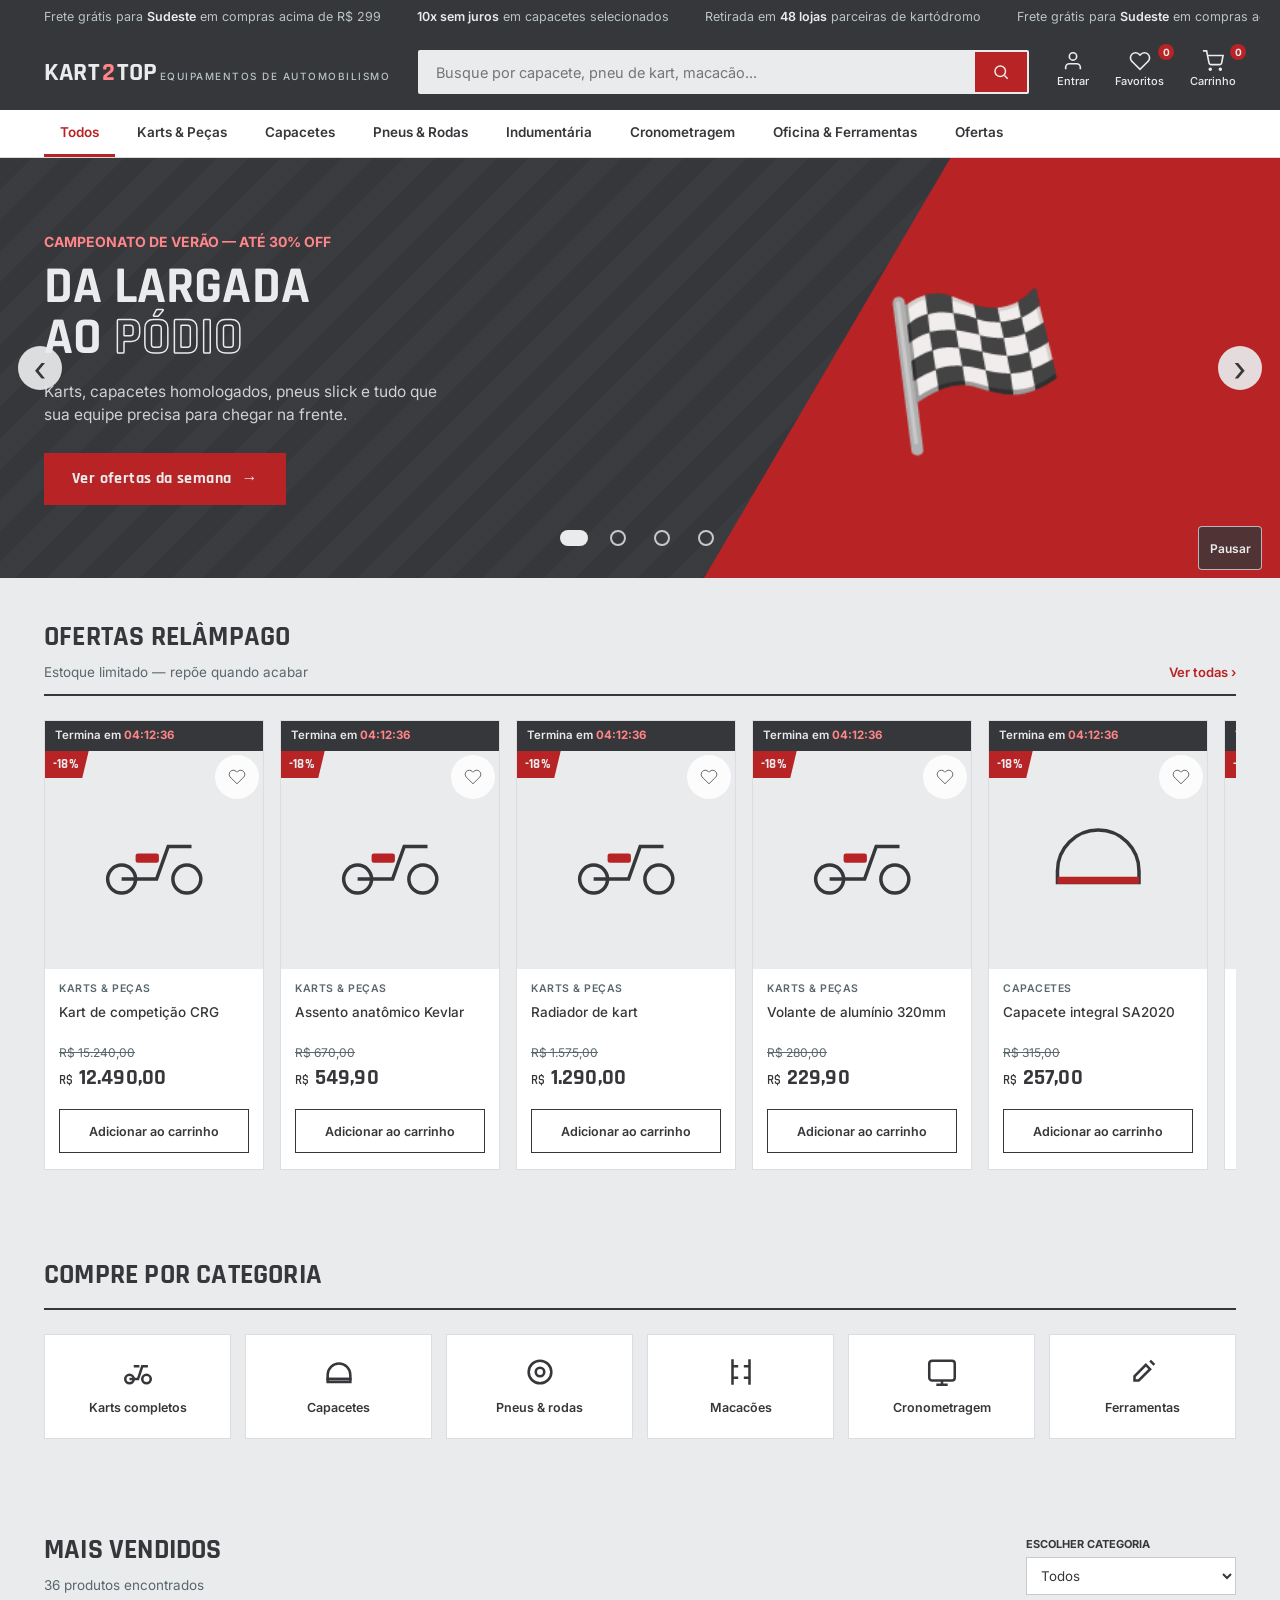
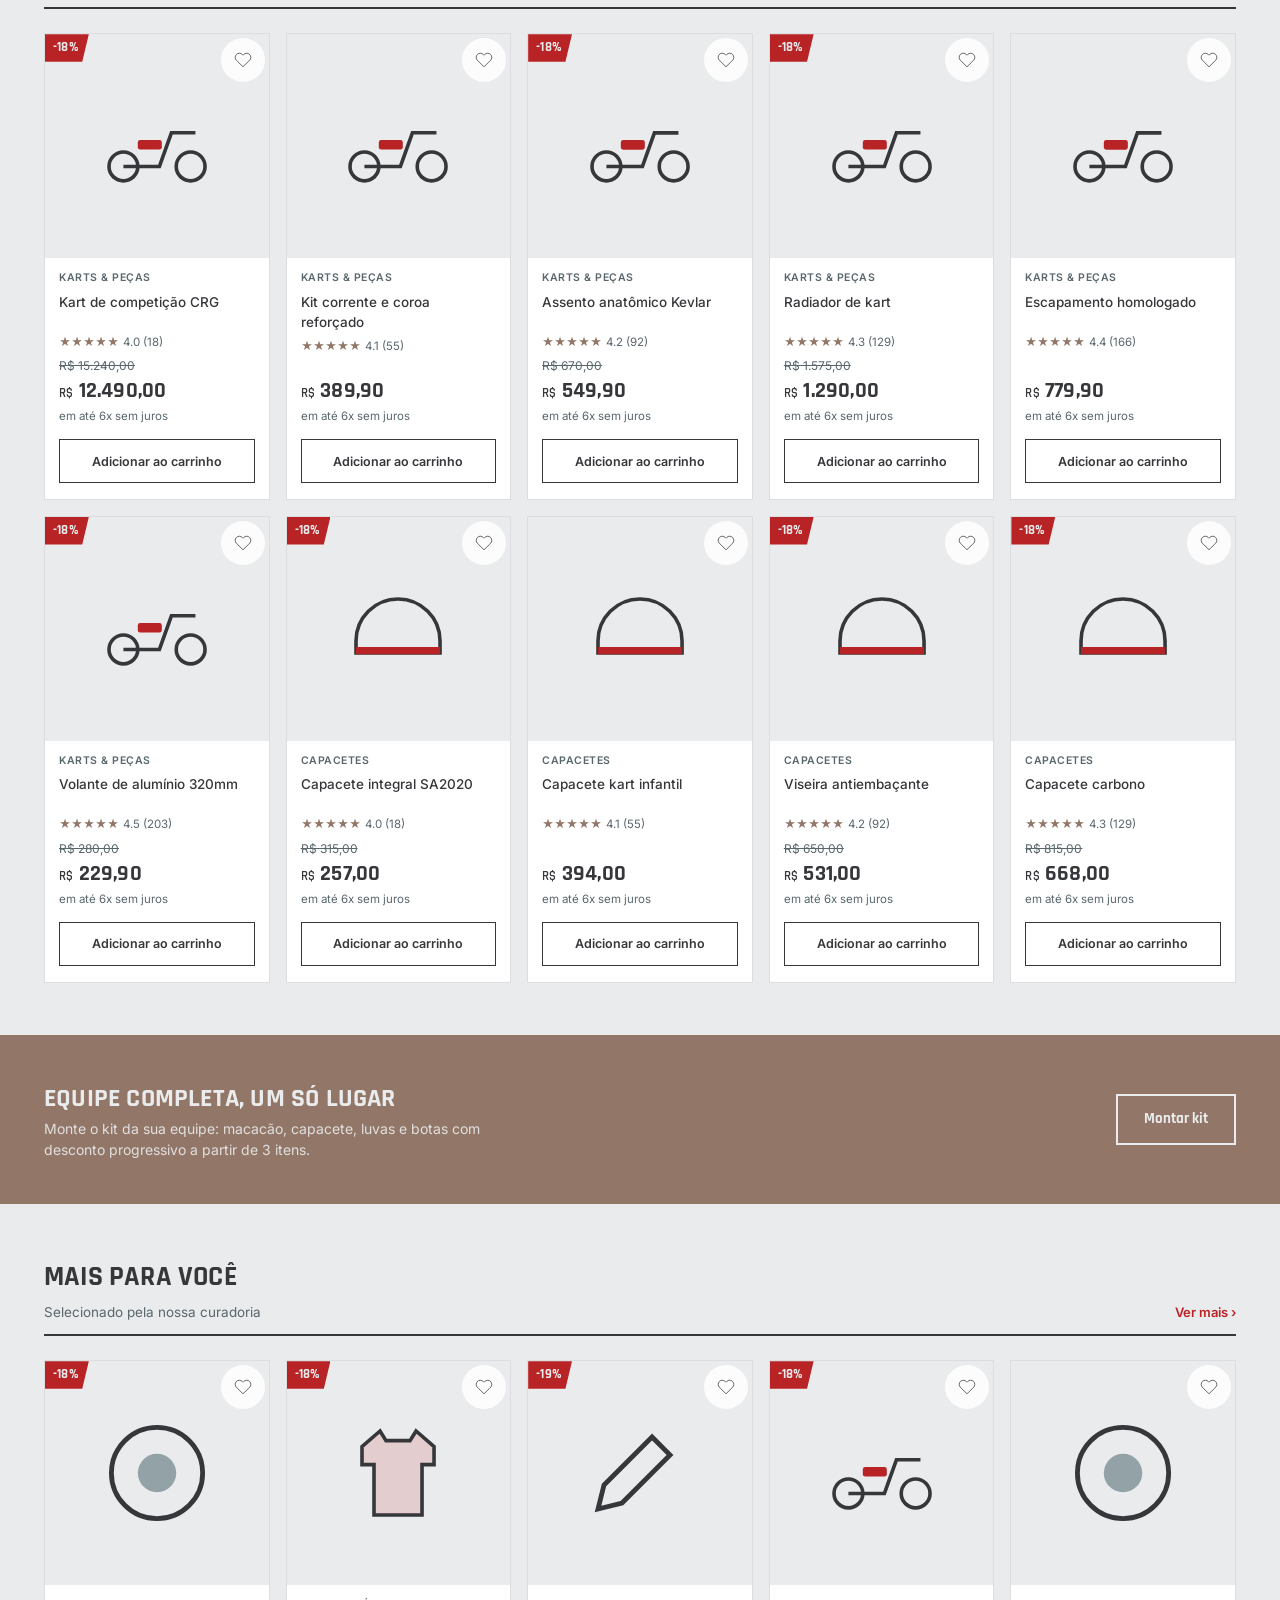
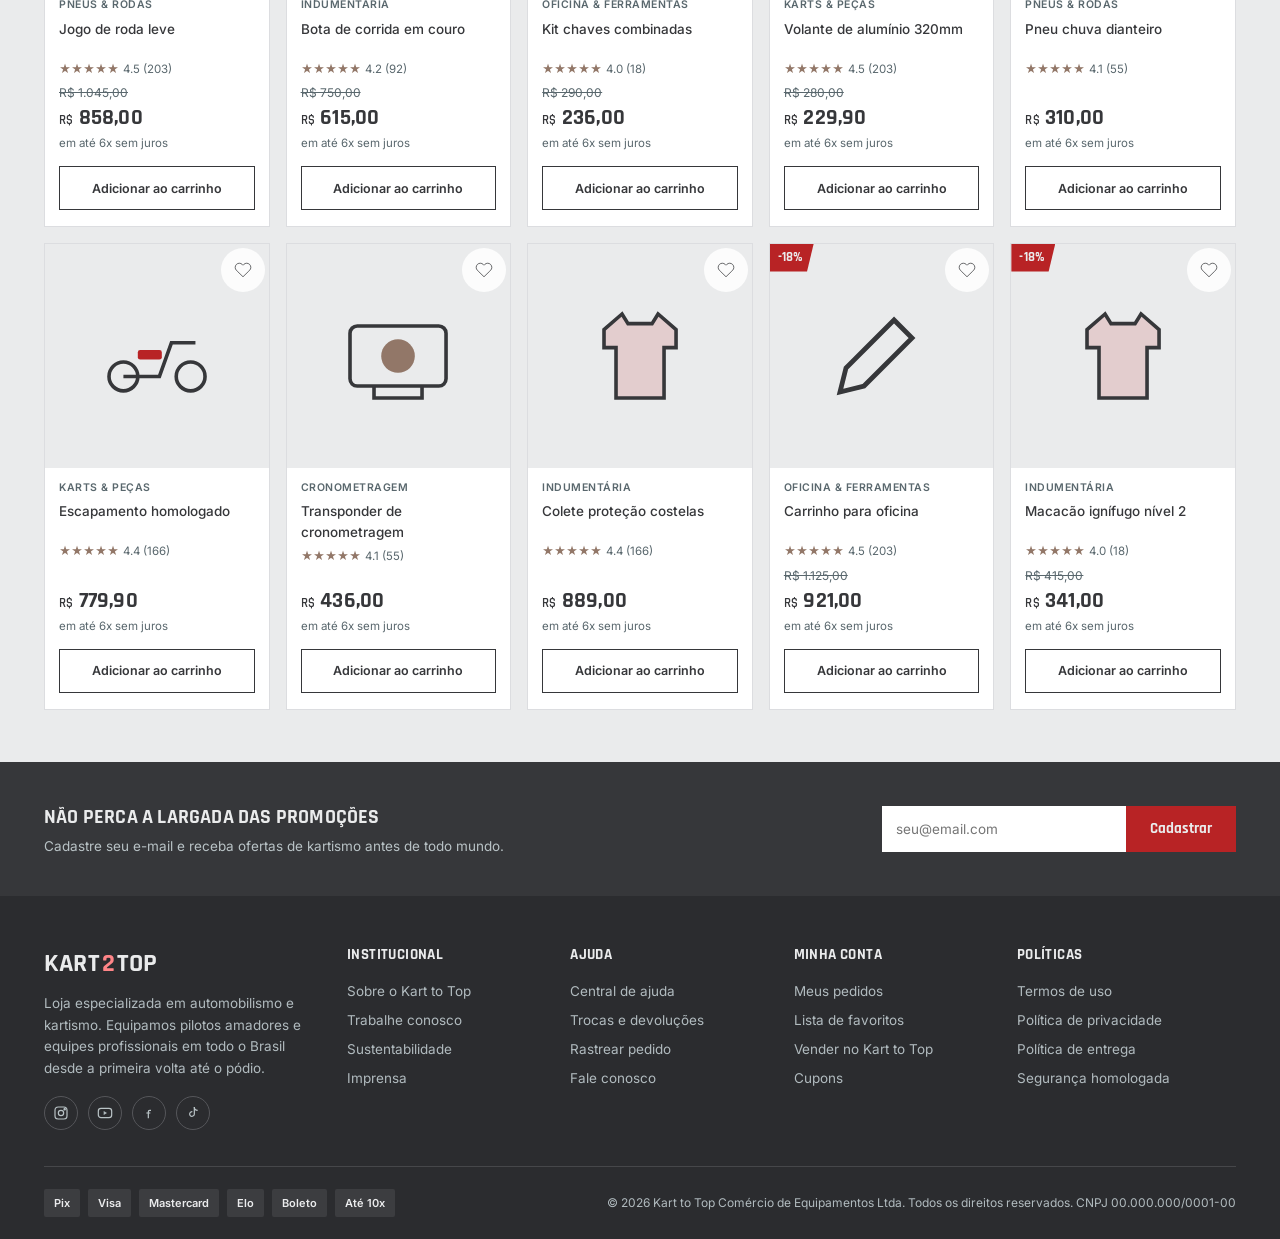
==== commit a0a8966e: "Refinamento" ====
--- a/index.html
+++ b/index.html
@@ -53,6 +53,7 @@
       <button type="button" class="header-action" id="favoritesOpen">
         <svg viewBox="0 0 24 24" fill="none" stroke-width="1.8"><path d="M20.8 4.6a5.5 5.5 0 0 0-7.8 0L12 5.6l-1-1a5.5 5.5 0 1 0-7.8 7.8l1 1L12 21l7.8-7.6 1-1a5.5 5.5 0 0 0 0-7.8z"/></svg>
         Favoritos
+        <span class="cart-count" id="favoritesCount" aria-label="Itens nos favoritos" aria-live="polite">0</span>
       </button>
       <button type="button" class="header-action" id="cartOpen">
         <svg viewBox="0 0 24 24" fill="none" stroke-width="1.8"><circle cx="9" cy="21" r="1"/><circle cx="20" cy="21" r="1"/><path d="M1 1h4l2.7 13.4a2 2 0 0 0 2 1.6h9.7a2 2 0 0 0 2-1.6L23 6H6"/></svg>
@@ -208,6 +209,24 @@
   </section>
 </main>
 
+<main id="registerPage" class="register-page hidden" tabindex="-1" hidden>
+  <div class="register-container">
+    <section class="register-panel" aria-labelledby="registerTitle">
+      <div class="login-brand">KART<span>2</span>TOP</div>
+      <h1 id="registerTitle">Criar sua conta</h1>
+      <p>Cadastro demonstrativo: seus dados ficam apenas neste navegador.</p>
+      <p id="registerError" class="checkout-error" role="alert" hidden></p>
+      <form id="registerForm">
+        <label>Nome<input name="name" type="text" autocomplete="name" placeholder="Seu nome" required></label>
+        <label>E-mail<input name="email" type="email" autocomplete="email" placeholder="seu@email.com" required></label>
+        <label>Senha<input name="password" type="password" autocomplete="new-password" placeholder="Crie uma senha" minlength="6" required></label>
+        <button class="panel-primary" type="submit">Criar Conta</button>
+      </form>
+      <a class="register-login-link" id="registerLoginOpen" href="#login">Já tem conta? Faça login</a>
+    </section>
+  </div>
+</main>
+
 <main id="storeHome" tabindex="-1">
 <!-- HERO CAROUSEL -->
 <section class="hero" aria-label="Destaques da Kart to Top" aria-roledescription="carrossel">
@@ -352,6 +371,7 @@
   </aside>
 </div>
 
+
 <div class="screen-overlay" id="cartScreen" aria-hidden="true">
   <aside class="side-panel cart-panel" role="dialog" aria-modal="true" aria-labelledby="cartTitle">
     <div class="panel-head"><h2 id="cartTitle">Carrinho</h2><button class="screen-close" type="button" data-close aria-label="Fechar">&times;</button></div>
--- a/assets/css/style.css
+++ b/assets/css/style.css
@@ -712,6 +712,18 @@
   .login-panel input:focus{ border-color:var(--red); }
   .panel-primary{ height:44px; background:var(--red); color:var(--white); font-family:'Rajdhani',sans-serif; font-weight:700; font-size:16px; }
   .create-account{ margin-top:16px; background:transparent; text-decoration:underline; color:var(--ink); font-size:13px; }
+  .register-page{ min-height:600px; padding:52px 24px; display:grid; place-items:center; background:var(--white); }
+  .register-container{ width:min(480px,100%); }
+  .register-panel{ position:relative; background:var(--card); padding:36px; border-top:5px solid var(--red); box-shadow:0 12px 36px rgba(54,55,58,.1); }
+  .register-panel::before{ content:"CADASTRO DEMONSTRATIVO"; display:inline-block; margin-bottom:10px; color:var(--red); font-size:10px; font-weight:700; letter-spacing:1px; }
+  .register-panel h1{ font-family:'Rajdhani',sans-serif; font-size:30px; text-transform:uppercase; }
+  .register-panel > p{ color:#636b70; font-size:13px; margin:4px 0 20px; }
+  .register-panel form{ display:grid; gap:14px; }
+  .register-panel label{ display:grid; gap:6px; font-size:13px; font-weight:600; }
+  .register-panel input{ height:44px; border:1px solid #c9cacd; padding:0 12px; font:inherit; outline:none; }
+  .register-panel input:focus{ border-color:var(--red); }
+  .register-panel .panel-primary{ width:100%; margin-top:4px; }
+  .register-login-link{ display:block; margin-top:18px; text-align:center; font-size:13px; font-weight:600; text-decoration:underline; }
   .panel-list{ overflow-y:auto; padding:18px 0; display:grid; gap:12px; align-content:start; flex:1; }
   .panel-empty{ text-align:center; color:#636b70; padding:60px 10px; }
   .panel-empty strong{ display:block; font-family:'Rajdhani',sans-serif; font-size:20px; color:var(--ink); text-transform:uppercase; }
@@ -857,6 +869,8 @@
     .product-detail{ max-height:calc(100vh - 24px); max-height:calc(100dvh - 24px); padding:52px 18px 24px; }
     #loginScreen{ padding:12px; }
     .login-panel{ max-height:calc(100vh - 24px); max-height:calc(100dvh - 24px); overflow-y:auto; padding:28px 20px; }
+    #registerPage{ padding:28px 12px; }
+    .register-panel{ padding:28px 20px; }
     .screen-overlay{ overscroll-behavior:contain; }
     .deals-row{ scroll-snap-type:x mandatory; }
     .deal-card{ scroll-snap-align:start; }
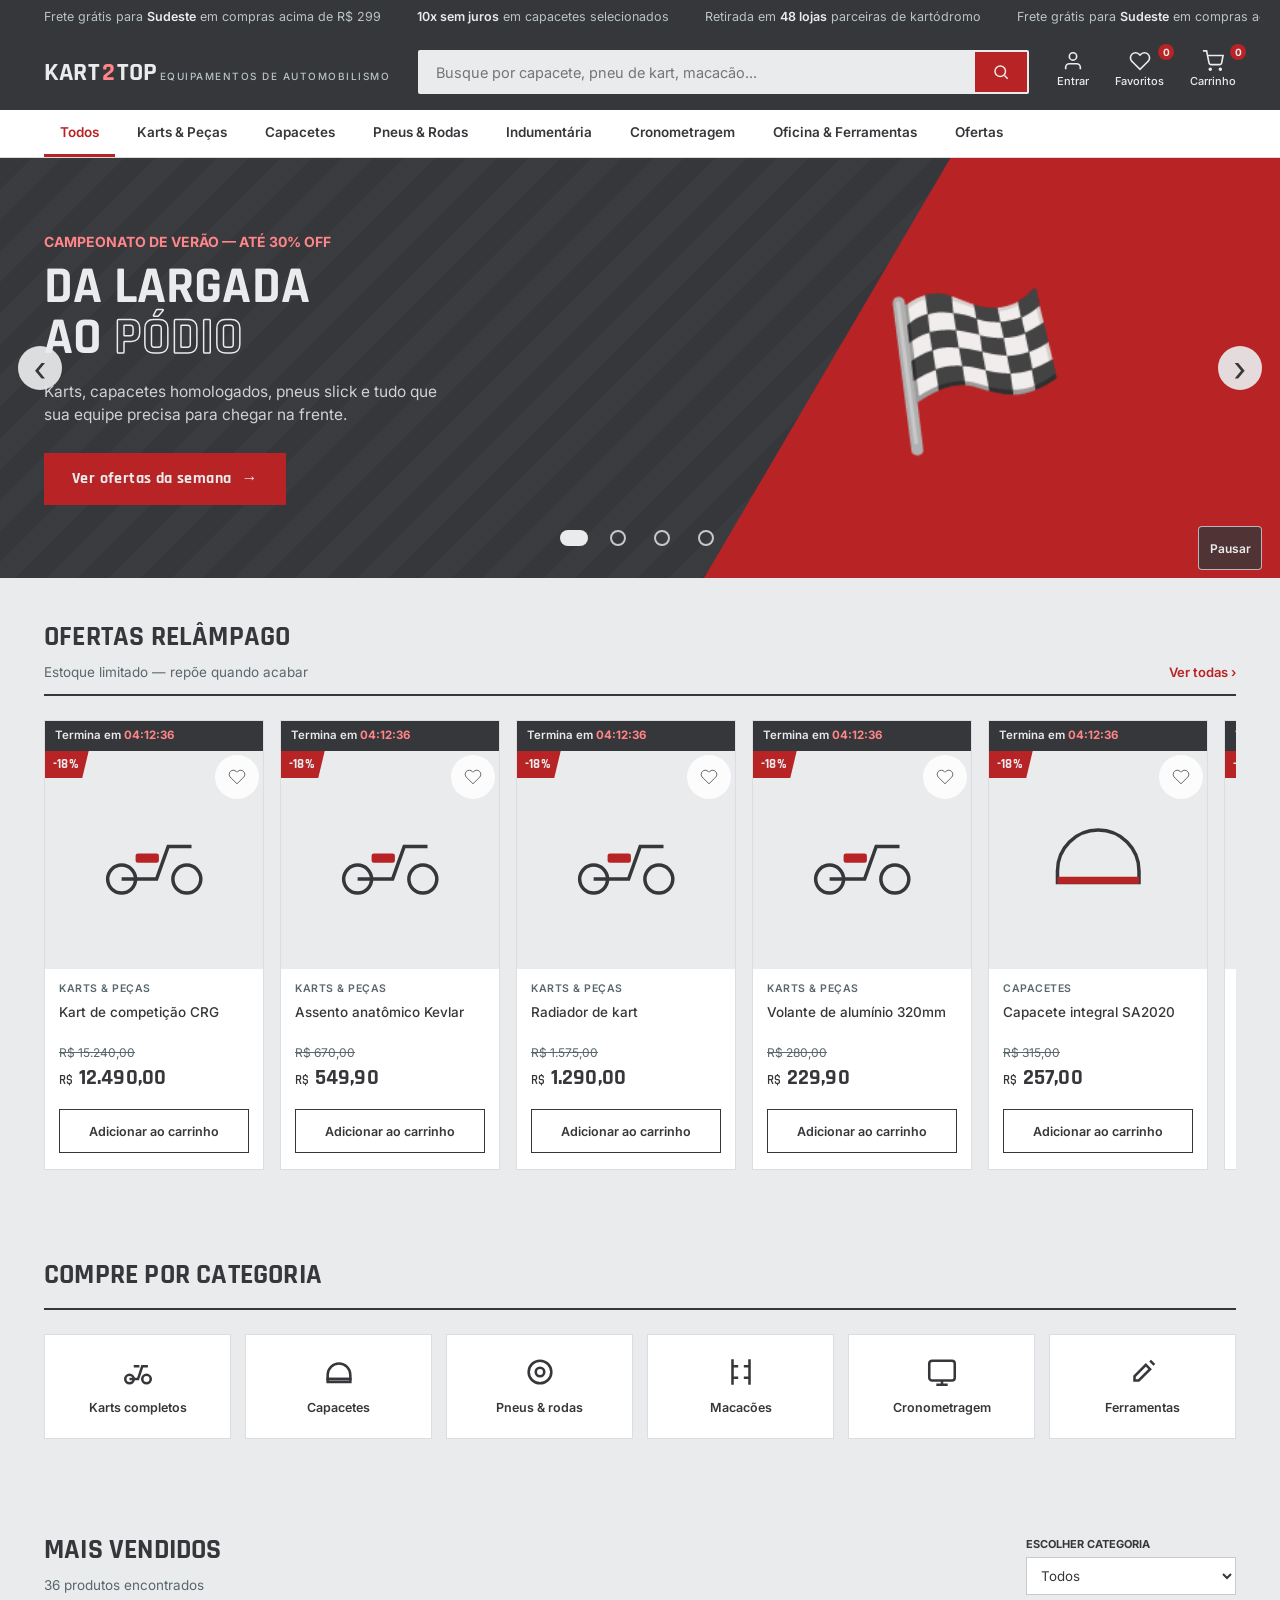
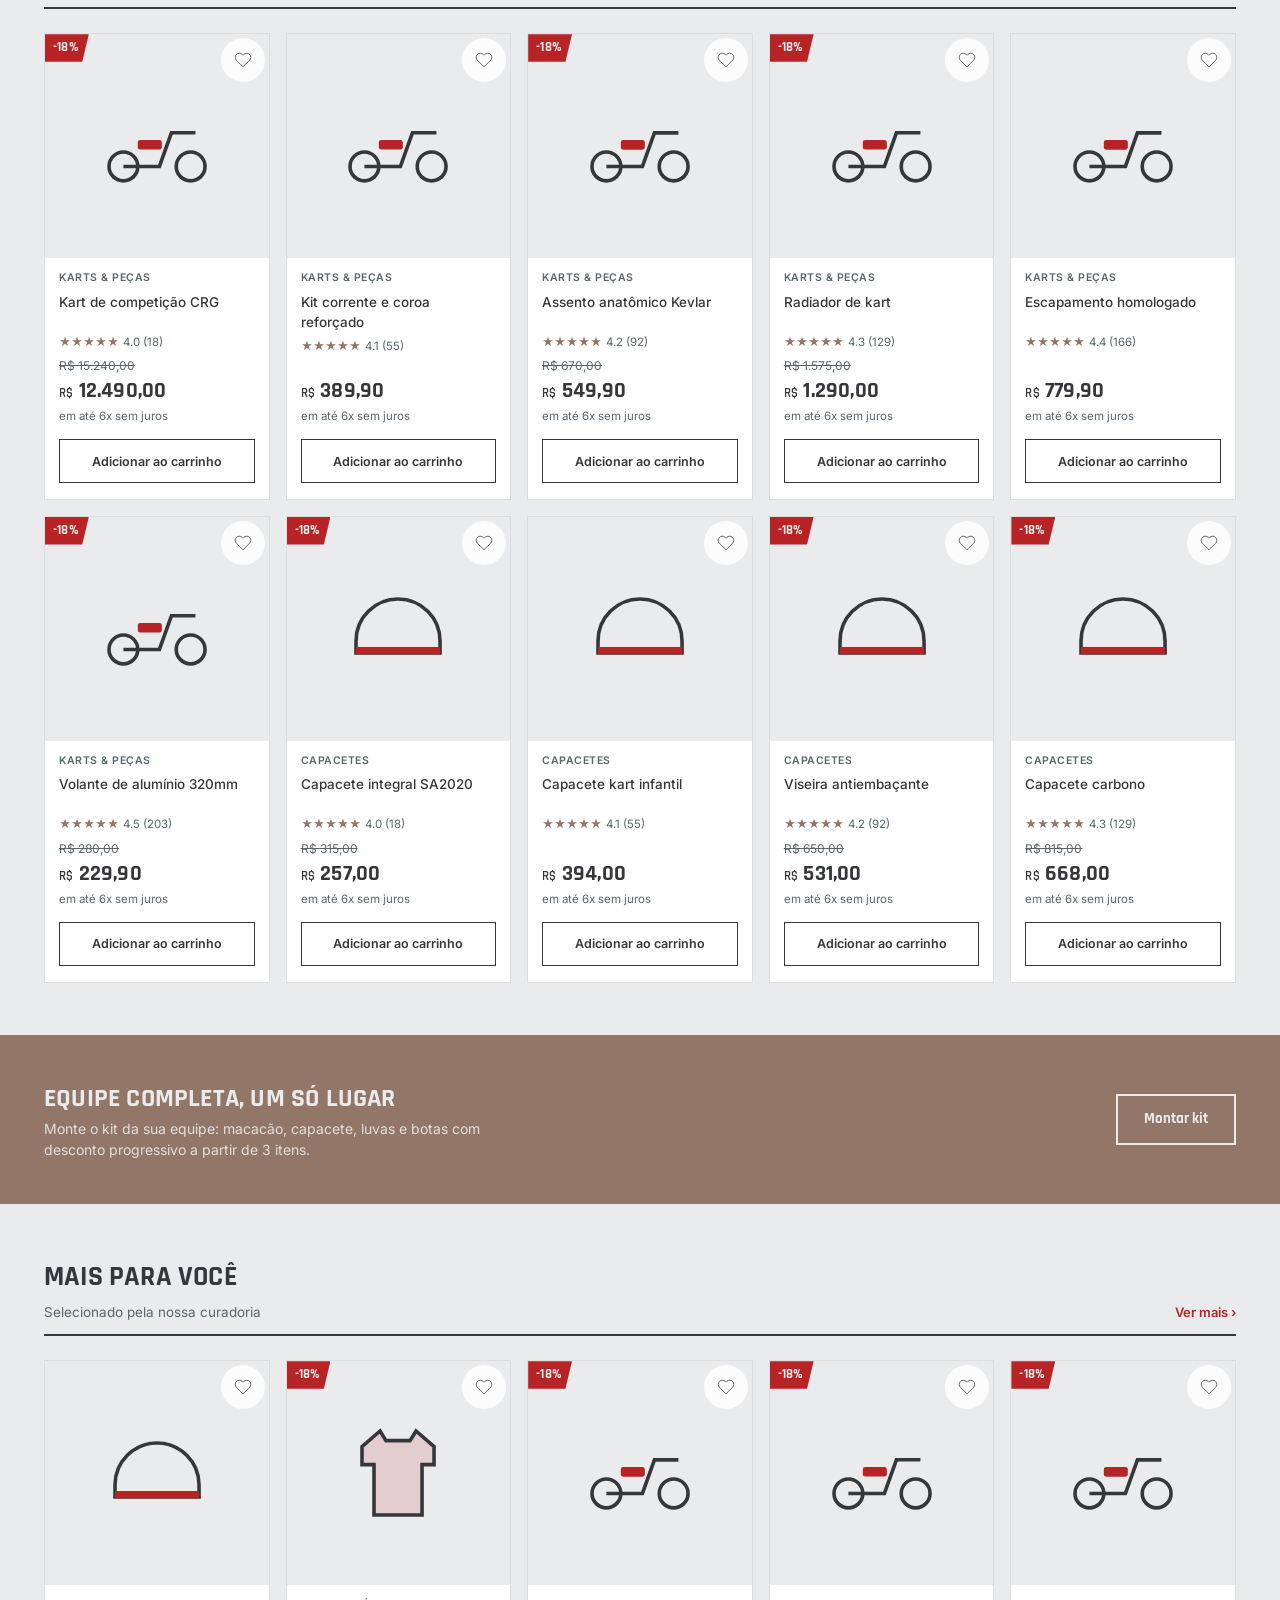
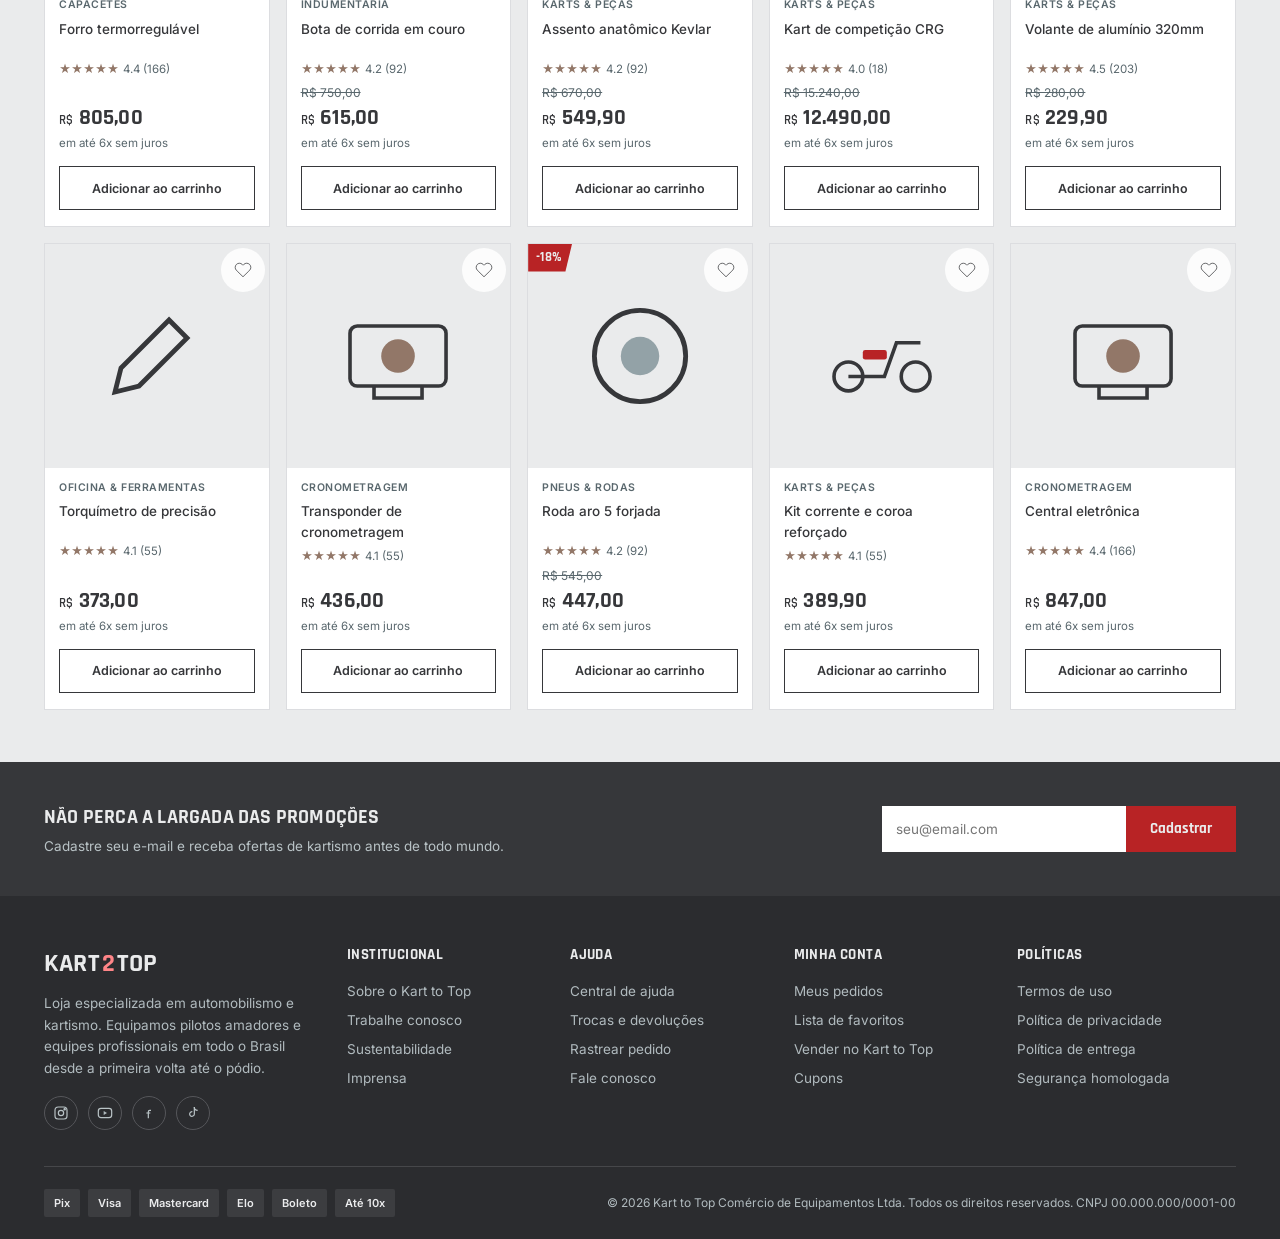
==== commit 11b9a0fa: "Aprimoramento" ====
--- a/index.html
+++ b/index.html
@@ -48,8 +48,14 @@
         <svg viewBox="0 0 24 24" fill="none" stroke-width="1.8"><path d="M20 21v-2a4 4 0 0 0-4-4H8a4 4 0 0 0-4 4v2"/><circle cx="12" cy="7" r="4"/></svg>
         Entrar
       </button>
-      <span class="header-action header-greeting" id="userGreeting" hidden></span>
-      <button type="button" class="header-action" id="ordersOpen" hidden>Meus Pedidos</button>
+      <span class="header-action header-greeting" id="userGreeting" hidden>
+        <svg viewBox="0 0 24 24" fill="none" stroke-width="1.8" aria-hidden="true"><circle cx="12" cy="8" r="3.5"/><path d="M5 20a7 7 0 0 1 14 0"/></svg>
+        <span data-user-name></span>
+      </span>
+      <button type="button" class="header-action" id="ordersOpen" hidden>
+        <svg viewBox="0 0 24 24" fill="none" stroke-width="1.8" aria-hidden="true"><path d="M3 7.5 12 3l9 4.5v10L12 22l-9-4.5z"/><path d="m3.5 7.7 8.5 4.5 8.5-4.5M12 12.2V22"/></svg>
+        Meus Pedidos
+      </button>
       <button type="button" class="header-action" id="favoritesOpen">
         <svg viewBox="0 0 24 24" fill="none" stroke-width="1.8"><path d="M20.8 4.6a5.5 5.5 0 0 0-7.8 0L12 5.6l-1-1a5.5 5.5 0 1 0-7.8 7.8l1 1L12 21l7.8-7.6 1-1a5.5 5.5 0 0 0 0-7.8z"/></svg>
         Favoritos
--- a/assets/css/style.css
+++ b/assets/css/style.css
@@ -26,6 +26,7 @@
   ul{list-style:none;}
   img,svg{display:block; max-width:100%;}
   button{font-family:inherit; cursor:pointer; border:none;}
+  a,button,.card,.panel-item{ transition:all .3s ease; }
   .skip-link{ position:fixed; top:8px; left:8px; z-index:500; padding:10px 14px; transform:translateY(-160%); background:var(--ink); color:var(--white); font-weight:700; }
   .skip-link:focus{ transform:translateY(0); }
   :where(a,button,input,select,textarea,[tabindex]):focus-visible{
@@ -153,6 +154,8 @@
   .header-action:hover svg{ stroke:var(--red); }
   .header-action.logged-in{ color:#b9d7c0; }
   .header-action.logged-in svg{ stroke:#b9d7c0; }
+  .header-action.header-greeting,.header-action#ordersOpen{ flex-direction:row; align-items:center; gap:8px; white-space:nowrap; }
+  .header-action.header-greeting svg,.header-action#ordersOpen svg{ width:20px; height:20px; flex:none; }
   .cart-count{
     position:absolute;
     top:-6px;
@@ -347,10 +350,10 @@
     display:flex;
     flex-direction:column;
     border:1px solid #dcdde0;
-    transition:box-shadow .15s, transform .15s;
+    transition:all .3s ease;
   }
   .card:hover{
-    box-shadow:0 10px 24px rgba(54,55,58,.14);
+    box-shadow:0 8px 16px rgba(0,0,0,.1);
     transform:translateY(-2px);
   }
   .card{ min-width:0; height:100%; }
@@ -650,9 +653,10 @@
   .market-buy-box{ background:var(--card); border:1px solid #dcdde0; padding:20px; }
   .stock-status{ display:block; color:#168446; font-weight:700; margin-bottom:18px; }
   .buy-quantity{ font-size:13px; margin-bottom:18px; }
-  .buy-primary,.buy-secondary{ width:100%; height:46px; font-weight:700; }
+  .buy-primary,.buy-secondary{ width:100%; height:46px; border-radius:6px; font-weight:700; }
   .buy-primary{ background:#3483fa; color:white; margin-bottom:10px; }
   .buy-secondary{ background:#e3f0fd; color:#3483fa; }
+  .buy-secondary:hover{ background:#d2e6fb; box-shadow:0 6px 14px rgba(0,0,0,.1); transform:translateY(-1px); }
   .market-buy-box p{ text-align:center; color:#636b70; font-size:11px; margin-top:12px; }
   .product-screen{ align-items:center; justify-content:center; padding:24px; }
   .product-detail{ position:relative; width:min(900px,100%); max-height:90vh; max-height:90dvh; overflow-y:auto; overscroll-behavior:contain; background:var(--card); padding:32px; }
@@ -710,7 +714,8 @@
   .login-panel label{ display:grid; gap:6px; font-size:13px; font-weight:600; }
   .login-panel input{ height:44px; border:1px solid #c9cacd; padding:0 12px; font:inherit; outline:none; }
   .login-panel input:focus{ border-color:var(--red); }
-  .panel-primary{ height:44px; background:var(--red); color:var(--white); font-family:'Rajdhani',sans-serif; font-weight:700; font-size:16px; }
+  .panel-primary{ height:44px; background:var(--red); color:var(--white); border-radius:6px; font-family:'Rajdhani',sans-serif; font-weight:700; font-size:16px; }
+  .panel-primary:hover,.buy-primary:hover{ filter:brightness(.9); box-shadow:0 6px 14px rgba(0,0,0,.16); transform:translateY(-1px); }
   .create-account{ margin-top:16px; background:transparent; text-decoration:underline; color:var(--ink); font-size:13px; }
   .register-page{ min-height:600px; padding:52px 24px; display:grid; place-items:center; background:var(--white); }
   .register-container{ width:min(480px,100%); }
@@ -724,20 +729,23 @@
   .register-panel input:focus{ border-color:var(--red); }
   .register-panel .panel-primary{ width:100%; margin-top:4px; }
   .register-login-link{ display:block; margin-top:18px; text-align:center; font-size:13px; font-weight:600; text-decoration:underline; }
-  .panel-list{ overflow-y:auto; padding:18px 0; display:grid; gap:12px; align-content:start; flex:1; }
+  .panel-list{ overflow-y:auto; padding:20px 2px; display:grid; gap:16px; align-content:start; flex:1; }
   .panel-empty{ text-align:center; color:#636b70; padding:60px 10px; }
   .panel-empty strong{ display:block; font-family:'Rajdhani',sans-serif; font-size:20px; color:var(--ink); text-transform:uppercase; }
-  .panel-item{ display:grid; grid-template-columns:58px 1fr auto; gap:12px; align-items:center; background:var(--card); border:1px solid #dcdde0; padding:10px; }
-  .panel-item-icon{ height:58px; display:flex; align-items:center; justify-content:center; background:#f0f1f2; }
-  .panel-item-icon svg{ width:48px; height:48px; }
+  .panel-item{ display:grid; grid-template-columns:68px minmax(0,1fr) auto; gap:16px; align-items:center; background:var(--card); border:1px solid #e4e7ec; border-radius:8px; padding:14px; }
+  .panel-item:hover{ transform:translateY(-2px); box-shadow:0 8px 16px rgba(0,0,0,.1); }
+  .panel-item-icon{ height:68px; display:flex; align-items:center; justify-content:center; overflow:hidden; border-radius:6px; background:#f0f1f2; }
+  .panel-item-link{ color:inherit; text-decoration:none; }
+  .panel-item-icon svg{ width:52px; height:52px; }
   .panel-item-icon .product-photo{ width:100%; height:100%; object-fit:cover; object-position:center; }
-  .panel-item-title{ font-size:13px; font-weight:600; }
+  .panel-item-title{ display:inline-block; font-size:13px; font-weight:600; line-height:1.45; }
+  .panel-item-title:hover{ color:#1769aa; text-decoration:underline; }
   .panel-item-price{ font-family:'Rajdhani',sans-serif; font-weight:700; margin-top:4px; }
   .item-remove{ background:transparent; color:#596167; font-size:20px; width:44px; height:44px; }
   .cart-summary{ border-top:1px solid #dcdde0; padding-top:16px; }
   .cart-total{ display:flex; justify-content:space-between; font-family:'Rajdhani',sans-serif; font-size:20px; font-weight:700; margin-bottom:12px; }
   .cart-summary .panel-primary{ width:100%; }
-  .cart-quantity{ display:flex; align-items:center; gap:8px; margin-top:10px; }
+  .cart-quantity{ display:flex; align-items:center; gap:8px; }
   .cart-panel .panel-list{ min-height:120px; }
   .cart-quantity button{ min-width:44px; min-height:44px; border:1px solid #c9cacd; background:var(--card); color:var(--ink); }
   .cart-quantity span{ min-width:18px; text-align:center; font-weight:600; }
@@ -777,7 +785,7 @@
   .checkout-item strong{ color:#20242c; white-space:nowrap; }
   .checkout-total{ display:flex; justify-content:space-between; color:#20242c; font-size:15px; font-weight:600; margin:20px 0; }
   .checkout-total strong{ font-size:18px; }
-  .confirm-payment{ width:100%; min-height:48px; border-radius:8px; background:#3483fa; color:#fff; font-size:15px; font-weight:600; transition:background .15s,transform .15s; }
+  .confirm-payment{ width:100%; min-height:48px; border-radius:6px; background:#3483fa; color:#fff; font-size:15px; font-weight:600; transition:all .3s ease; }
   .confirm-payment:hover:not(:disabled){ background:#2968c8; }
   .confirm-payment:active:not(:disabled){ transform:translateY(1px); }
   .confirm-payment:disabled{ cursor:wait; opacity:.65; }
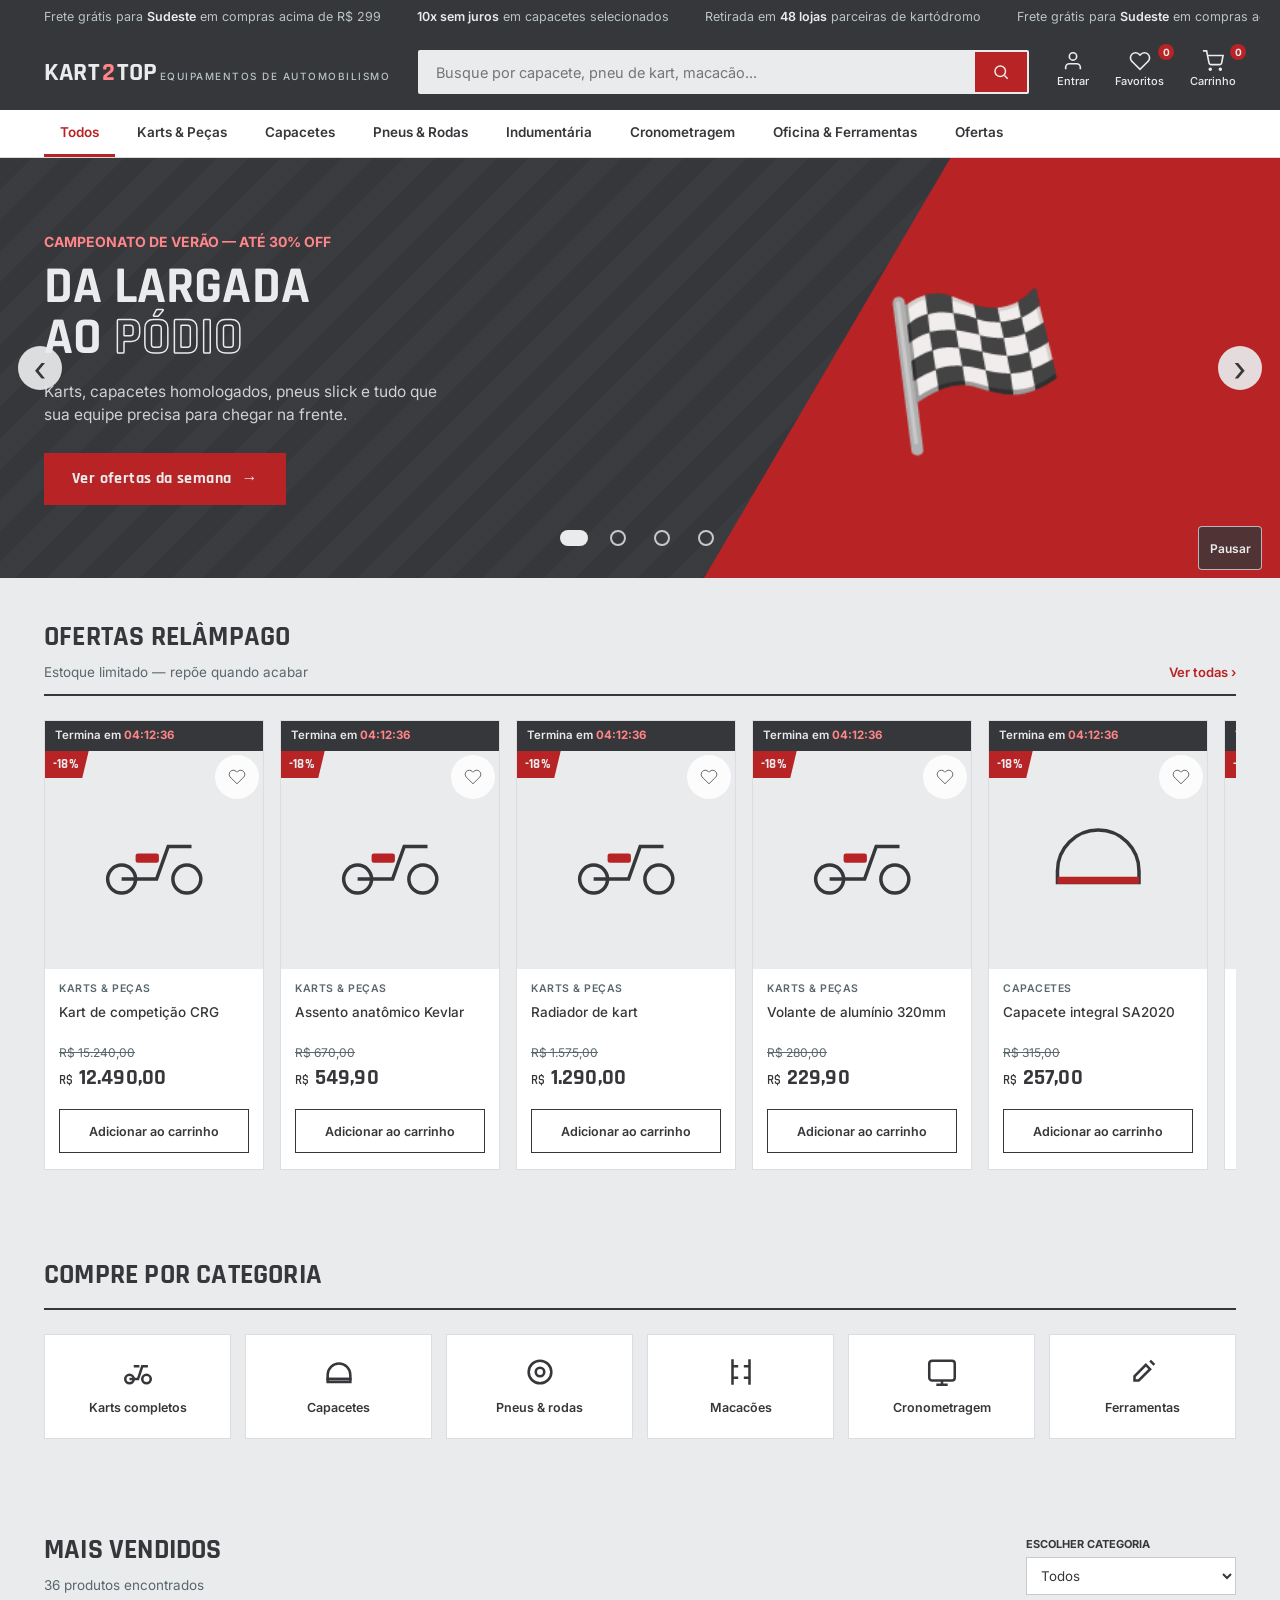
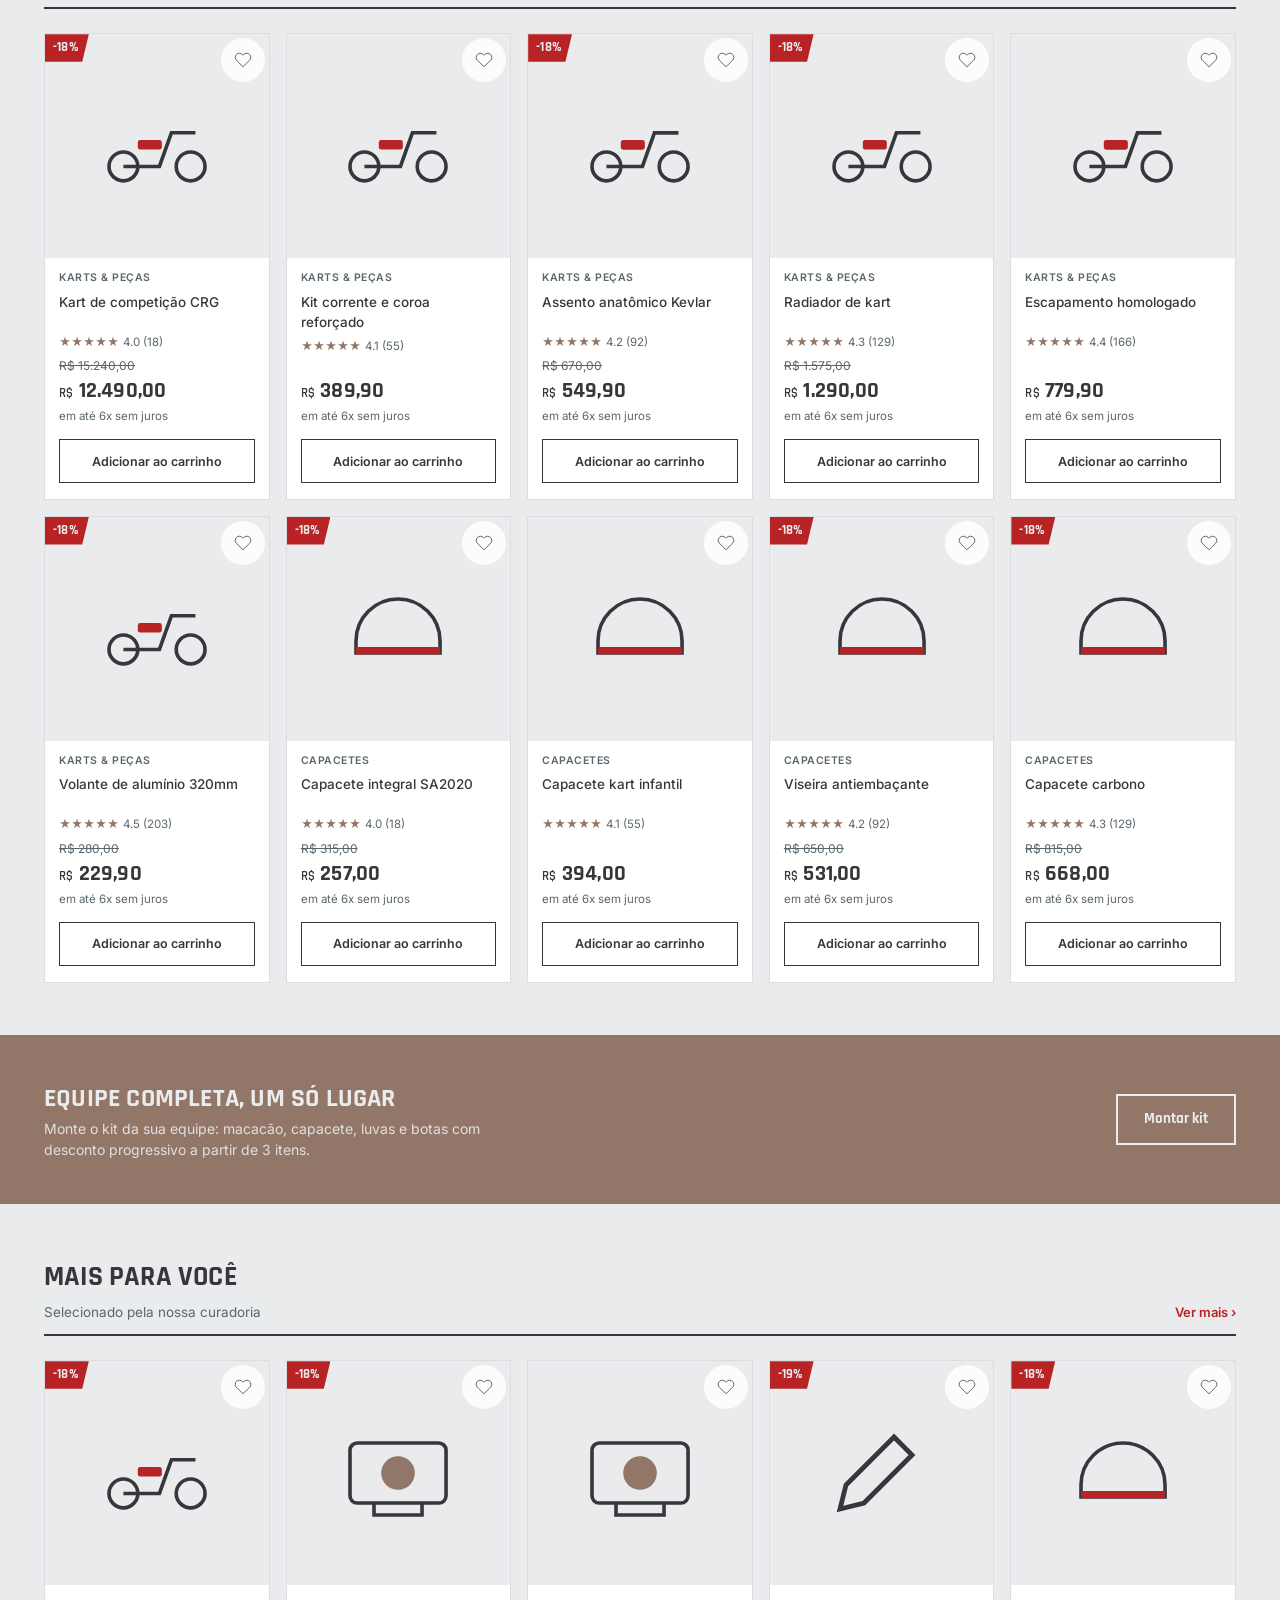
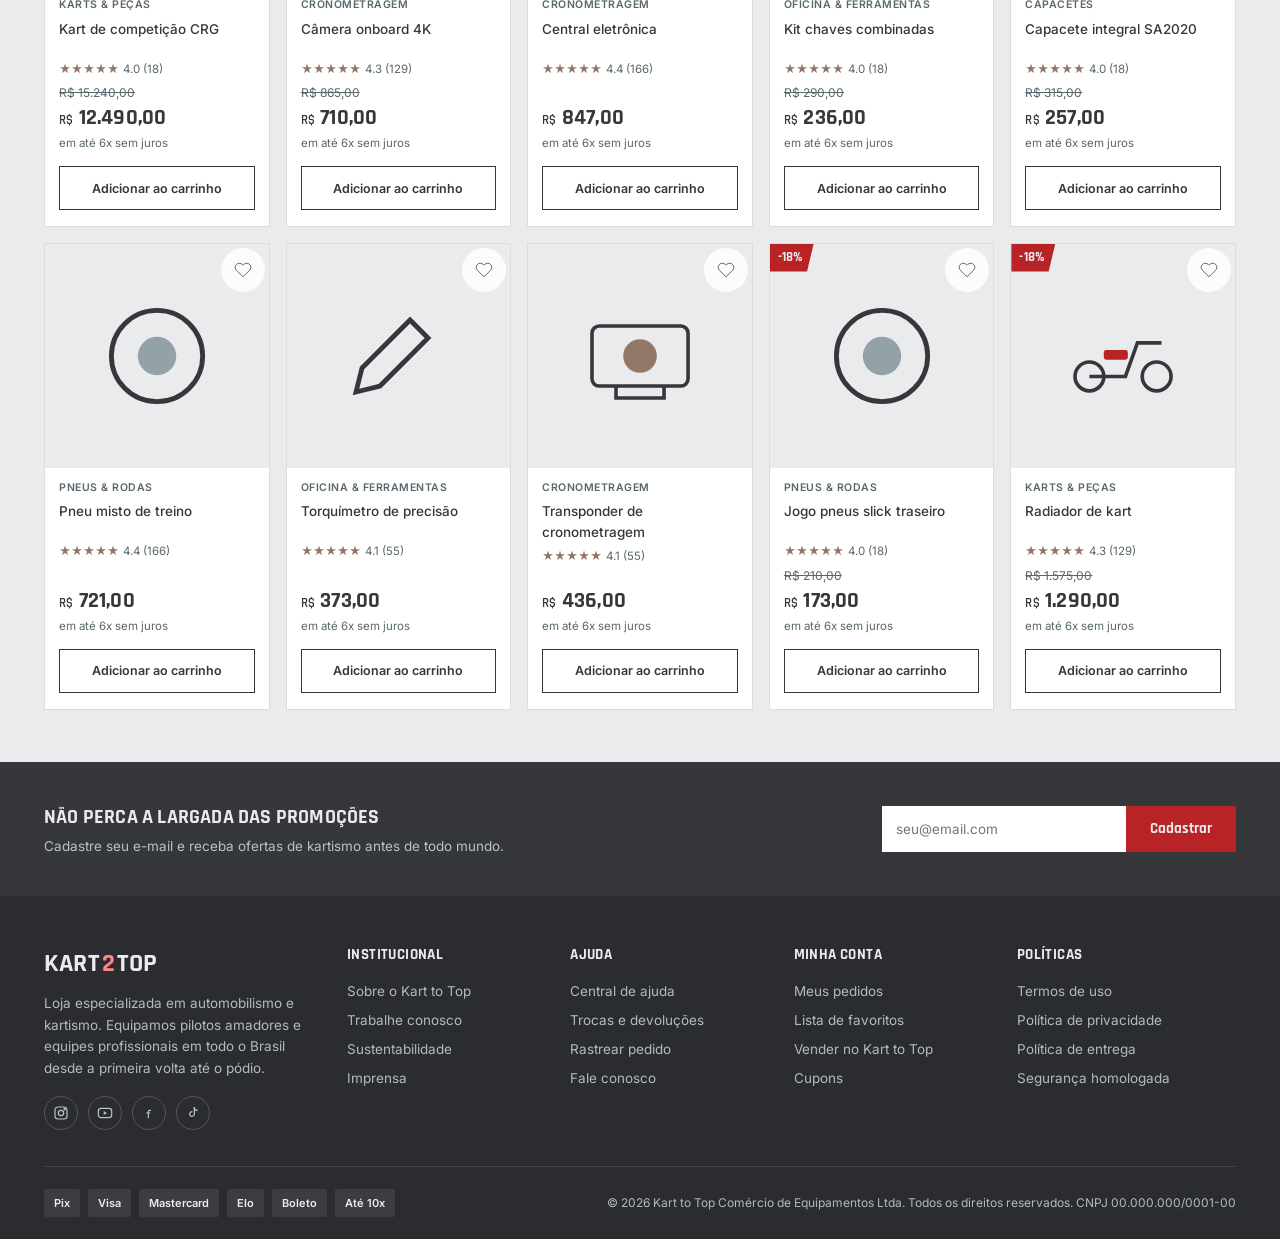
==== commit 3c664295: "atul." ====
--- a/index.html
+++ b/index.html
@@ -48,10 +48,10 @@
         <svg viewBox="0 0 24 24" fill="none" stroke-width="1.8"><path d="M20 21v-2a4 4 0 0 0-4-4H8a4 4 0 0 0-4 4v2"/><circle cx="12" cy="7" r="4"/></svg>
         Entrar
       </button>
-      <span class="header-action header-greeting" id="userGreeting" hidden>
+      <button type="button" class="header-action header-greeting" id="userGreeting" aria-label="Abrir minha conta" hidden>
         <svg viewBox="0 0 24 24" fill="none" stroke-width="1.8" aria-hidden="true"><circle cx="12" cy="8" r="3.5"/><path d="M5 20a7 7 0 0 1 14 0"/></svg>
         <span data-user-name></span>
-      </span>
+      </button>
       <button type="button" class="header-action" id="ordersOpen" hidden>
         <svg viewBox="0 0 24 24" fill="none" stroke-width="1.8" aria-hidden="true"><path d="M3 7.5 12 3l9 4.5v10L12 22l-9-4.5z"/><path d="m3.5 7.7 8.5 4.5 8.5-4.5M12 12.2V22"/></svg>
         Meus Pedidos
@@ -121,9 +121,60 @@
 </main>
 
 <main id="productPage" class="product-page" tabindex="-1" hidden>
-  <div class="container">
-    <button class="back-home" id="productBack" type="button">&larr; Voltar aos produtos</button>
-    <div id="productPageContent" class="product-page-layout"></div>
+  <div class="product-detail-container">
+    <nav class="product-breadcrumb" aria-label="Navegação do produto">
+      <button class="product-breadcrumb-back" id="productBack" type="button">&larr; Voltar</button>
+      <span>Automotivo</span>
+      <span aria-hidden="true">&rsaquo;</span>
+      <span id="productBreadcrumbCategory">Produtos</span>
+    </nav>
+
+    <div id="productPageContent" class="product-detail-layout">
+      <div class="product-detail-main-column">
+        <div class="product-gallery-main product-detail-image" id="productGalleryMain"></div>
+        <section class="product-description-card" aria-labelledby="productDescriptionTitle">
+          <h2 id="productDescriptionTitle">Descrição</h2>
+          <p id="productDescription"></p>
+        </section>
+        <section class="product-reviews-card" aria-labelledby="productReviewsTitle">
+          <h2 id="productReviewsTitle">Opiniões sobre o produto</h2>
+          <div class="product-reviews-summary">
+            <strong>4,8</strong>
+            <span class="product-review-stars" role="img" aria-label="5 de 5 estrelas">★★★★★</span>
+            <span class="product-review-count">Avaliações demonstrativas</span>
+          </div>
+          <p class="product-reviews-disclaimer">Comentários fictícios para demonstração; não representam avaliações ou compras reais.</p>
+          <div id="productReviews" class="product-reviews"></div>
+        </section>
+      </div>
+
+      <aside class="product-buy-box" aria-labelledby="productDetailTitle">
+        <span class="product-condition">Novo <span aria-hidden="true">|</span> +1000 vendidos</span>
+        <h1 id="productDetailTitle">Produto</h1>
+        <div class="product-price"><small>R$</small><span id="productDetailPrice">0,00</span></div>
+        <p id="productInstallment" class="product-installment"></p>
+        <p class="product-shipping">Chegará grátis amanhã</p>
+        <label class="product-quantity-label" for="productQuantity">Quantidade</label>
+        <div class="product-quantity-control">
+          <input id="productQuantity" type="number" min="1" max="10" value="1" inputmode="numeric">
+          <span>unidade(s)</span>
+        </div>
+        <button class="buy-primary" type="button" data-detail-buy>Comprar agora</button>
+        <button class="buy-secondary" type="button" data-detail-add>Adicionar ao carrinho</button>
+        <div class="product-guarantee">
+          <strong>Compra Garantida</strong>
+          <p>Receba o produto que está esperando ou devolvemos o dinheiro.</p>
+        </div>
+        <p class="product-demo-notice">Loja demonstrativa: frete, vendas e condições são ilustrativos.</p>
+      </aside>
+    </div>
+
+    <div id="cartToast" class="cart-toast" role="status" aria-live="polite" hidden></div>
+
+    <section class="product-related" aria-labelledby="relatedProductsTitle">
+      <h2 id="relatedProductsTitle">Quem viu este produto também comprou</h2>
+      <div id="relatedProductsGrid" class="grid related-products-grid"></div>
+    </section>
   </div>
 </main>
 
@@ -147,6 +198,60 @@
       <button class="back-home" id="ordersBack" type="button">&larr; Voltar para a loja</button>
     </header>
     <div id="ordersList" class="orders-list" aria-live="polite"></div>
+  </div>
+</main>
+
+<main id="userPage" class="user-page hidden" tabindex="-1" hidden>
+  <div class="user-page-container">
+    <h1 class="user-page-title" id="userPageTitle">Minha Conta</h1>
+    <div class="user-account-layout">
+      <aside class="user-sidebar" aria-label="Menu da conta">
+        <div class="user-sidebar-profile">
+          <span class="user-avatar" aria-hidden="true">
+            <svg viewBox="0 0 24 24" fill="none" stroke-width="1.8"><circle cx="12" cy="8" r="3.5"/><path d="M5 20a7 7 0 0 1 14 0"/></svg>
+          </span>
+          <div><strong id="userSidebarName">Sua conta</strong><span>Minha conta</span></div>
+        </div>
+        <nav class="user-account-menu" aria-label="Minha conta">
+          <button type="button" class="active" data-user-action="summary">
+            <svg viewBox="0 0 24 24" fill="none" stroke-width="1.8" aria-hidden="true"><rect x="3" y="3" width="8" height="8" rx="1"/><rect x="13" y="3" width="8" height="5" rx="1"/><rect x="13" y="10" width="8" height="11" rx="1"/><rect x="3" y="13" width="8" height="8" rx="1"/></svg>
+            Resumo
+          </button>
+          <button type="button" data-user-action="orders">
+            <svg viewBox="0 0 24 24" fill="none" stroke-width="1.8" aria-hidden="true"><path d="M3 7.5 12 3l9 4.5v10L12 22l-9-4.5z"/><path d="m3.5 7.7 8.5 4.5 8.5-4.5M12 12.2V22"/></svg>
+            Meus Pedidos
+          </button>
+          <button type="button" data-user-action="favorites">
+            <svg viewBox="0 0 24 24" fill="none" stroke-width="1.8" aria-hidden="true"><path d="M20.8 4.6a5.5 5.5 0 0 0-7.8 0L12 5.6l-1-1a5.5 5.5 0 1 0-7.8 7.8l1 1L12 21l7.8-7.6 1-1a5.5 5.5 0 0 0 0-7.8z"/></svg>
+            Favoritos
+          </button>
+          <button type="button" class="user-logout" data-user-action="logout">
+            <svg viewBox="0 0 24 24" fill="none" stroke-width="1.8" aria-hidden="true"><path d="M10 17l5-5-5-5M15 12H3"/><path d="M12 3h7a2 2 0 0 1 2 2v14a2 2 0 0 1-2 2h-7"/></svg>
+            Sair
+          </button>
+        </nav>
+      </aside>
+
+      <section class="user-main-content" aria-labelledby="userWelcomeTitle">
+        <p id="userPageError" class="checkout-error" role="alert" hidden></p>
+        <div class="user-welcome-card">
+          <span class="user-card-kicker">Sua conta Kart to Top</span>
+          <h2 id="userWelcomeTitle">Olá, <span id="userPageName">piloto</span>!</h2>
+          <p>Encontre equipamentos selecionados para a sua próxima volta.</p>
+        </div>
+        <section class="user-recommendations" aria-labelledby="recommendationsTitle">
+          <div class="user-recommendations-heading">
+            <div>
+              <span class="user-card-kicker">Seleção para você</span>
+              <h2 id="recommendationsTitle">Recomendados para você</h2>
+            </div>
+            <span class="recommendation-demo-label">Conteúdo demonstrativo</span>
+          </div>
+          <p class="recommendations-disclaimer">Produtos e avaliações abaixo são gerados para demonstração. Os comentários são fictícios e não representam compras ou clientes reais.</p>
+          <div id="recommendedGrid" class="recommended-grid" aria-live="polite"></div>
+        </section>
+      </section>
+    </div>
   </div>
 </main>
 
--- a/assets/css/style.css
+++ b/assets/css/style.css
@@ -623,41 +623,106 @@
   .orders-empty p{ font-size:14px; }
   .orders-empty .confirm-payment{ max-width:280px; margin-top:20px; }
   .orders-error{ padding:14px 16px; border:1px solid #b42318; border-radius:8px; background:#fef3f2; color:#912018; }
+  .user-page{ min-height:calc(100vh - 180px); min-height:calc(100dvh - 180px); padding:36px 24px 64px; background:#ebebeb; }
+  .user-page-container{ width:min(1200px,100%); margin:0 auto; }
+  .user-page-title{ margin-bottom:22px; color:#20242c; font-family:'Inter',sans-serif; font-size:28px; font-weight:600; }
+  .user-account-layout{ display:grid; grid-template-columns:260px minmax(0,1fr); gap:24px; align-items:start; }
+  .user-sidebar,.user-welcome-card,.user-recommendations{ background:#fff; border-radius:8px; box-shadow:0 1px 2px 0 rgba(0,0,0,.15); }
+  .user-sidebar{ overflow:hidden; }
+  .user-sidebar-profile{ display:flex; align-items:center; gap:12px; padding:22px 18px; border-bottom:1px solid #eee; }
+  .user-avatar{ display:grid; width:44px; height:44px; flex:none; place-items:center; border-radius:50%; background:#eef4ff; color:#3483fa; }
+  .user-avatar svg{ width:24px; height:24px; stroke:currentColor; }
+  .user-sidebar-profile strong,.user-sidebar-profile span:not(.user-avatar){ display:block; }
+  .user-sidebar-profile strong{ color:#20242c; font-size:14px; }
+  .user-sidebar-profile div span{ margin-top:3px; color:#667085; font-size:12px; }
+  .user-account-menu{ display:grid; padding:8px; }
+  .user-account-menu button{ display:flex; min-height:46px; align-items:center; gap:12px; padding:0 12px; border-radius:6px; background:transparent; color:#475467; text-align:left; font-size:14px; }
+  .user-account-menu button:hover,.user-account-menu button.active{ background:#f0f5ff; color:#1769aa; }
+  .user-account-menu button svg{ width:19px; height:19px; flex:none; stroke:currentColor; }
+  .user-account-menu .user-logout{ margin-top:8px; border-top:1px solid #eee; border-radius:0 0 6px 6px; color:#b42318; }
+  .user-main-content{ min-width:0; display:grid; gap:20px; }
+  .user-welcome-card{ padding:26px 28px; border-left:4px solid #3483fa; }
+  .user-card-kicker{ color:#667085; font-size:11px; font-weight:700; letter-spacing:.06em; text-transform:uppercase; }
+  .user-welcome-card h2{ margin:7px 0 4px; color:#20242c; font-family:'Inter',sans-serif; font-size:24px; font-weight:600; }
+  .user-welcome-card p{ color:#667085; font-size:14px; }
+  .user-recommendations{ min-width:0; padding:24px; }
+  .user-recommendations-heading{ display:flex; align-items:center; justify-content:space-between; gap:16px; margin-bottom:8px; }
+  .user-recommendations-heading h2{ margin-top:4px; color:#20242c; font-family:'Inter',sans-serif; font-size:20px; font-weight:600; }
+  .recommendation-demo-label{ flex:none; padding:6px 10px; border-radius:999px; background:#eef4ff; color:#2457a6; font-size:11px; font-weight:600; }
+  .recommendations-disclaimer{ margin:0 0 18px; color:#667085; font-size:12px; line-height:1.55; }
+  .recommended-grid{ display:grid; grid-template-columns:repeat(auto-fit,minmax(min(100%,260px),1fr)); gap:18px; }
+  .user-recommendation-card{ min-width:0; height:auto; overflow:hidden; border:1px solid #e4e7ec; border-radius:8px; background:#fff; cursor:pointer; }
+  .user-recommendation-card:hover{ transform:translateY(-2px); box-shadow:0 8px 16px rgba(0,0,0,.1); }
+  .user-rec-product-image{ display:block; width:100%; aspect-ratio:16/10; object-fit:cover; background:#f2f3f5; }
+  .user-rec-product-image-fallback{ display:grid; place-items:center; width:100%; aspect-ratio:16/10; background:#f2f3f5; }
+  .user-rec-product-image-fallback svg{ width:42%; height:42%; }
+  .user-rec-product-info{ padding:15px 16px 4px; }
+  .user-rec-product-category{ color:#667085; font-size:11px; font-weight:600; text-transform:uppercase; }
+  .user-rec-product-title{ margin:4px 0; color:#20242c; font-size:15px; font-weight:600; line-height:1.4; }
+  .user-rec-product-price{ color:#20242c; font-family:'Rajdhani',sans-serif; font-size:22px; font-weight:700; }
+  .user-review-list{ display:grid; gap:10px; padding:12px 16px 16px; }
+  .user-review{ padding-top:10px; border-top:1px solid #eaecf0; }
+  .user-review-meta{ display:flex; flex-wrap:wrap; align-items:center; gap:8px; }
+  .user-review-stars{ color:#d8a827; font-size:14px; letter-spacing:1px; }
+  .user-review-demo-tag{ padding:3px 7px; border-radius:999px; background:#e9f8ef; color:#176b3a; font-size:10px; font-weight:700; }
+  .user-review-author{ margin-top:4px; color:#475467; font-size:11px; font-weight:600; }
+  .user-review-comment{ margin-top:3px; color:#667085; font-size:12px; font-style:italic; line-height:1.5; }
   .checkout-error{ margin:0 0 14px; padding:12px; border:1px solid #b42318; border-radius:8px; background:#fef3f2; color:#912018; font-size:13px; }
   .category-grid .card{ cursor:pointer; }
-  .product-page{ min-height:620px; padding:28px 0 64px; background:#f4f5f5; }
-  .product-page > .container > .back-home{ margin-bottom:18px; }
-  .product-page-layout{ display:grid; grid-template-columns:minmax(0,2fr) minmax(240px,.8fr); gap:16px; align-items:start; }
-  .market-product-main{ display:grid; grid-template-columns:minmax(0,1.2fr) minmax(240px,.8fr); gap:28px; background:var(--card); border:1px solid #dcdde0; padding:24px; }
-  .product-gallery{ min-width:0; }
-  .product-gallery-main{ position:relative; aspect-ratio:1; display:flex; align-items:center; justify-content:center; overflow:hidden; border:1px solid #e1e2e3; background:var(--white); cursor:zoom-in; }
-  .product-gallery-main:focus-visible{ outline:3px solid #1769aa; outline-offset:3px; }
-  .product-gallery-main svg{ width:72%; height:72%; }
-  .product-gallery-main .product-photo{ width:100%; height:100%; padding:12px; object-fit:contain; object-position:center; transition:transform .25s ease; }
-  .product-gallery-main:hover .product-photo{ transform:scale(1.25); }
-  .product-gallery-main.zoomed{ cursor:zoom-out; }
-  .product-gallery-main.zoomed .product-photo{ transform:scale(1.8); }
-  .product-gallery-main .product-photo-fallback{ display:grid; place-items:center; width:100%; height:100%; }
-  .gallery-thumbs{ display:flex; gap:8px; margin-top:10px; }
-  .gallery-thumbs button{ width:54px; height:54px; border:1px solid #dcdde0; background:var(--white); overflow:hidden; }
-  .gallery-thumbs button.active{ border-color:var(--red); }
-  .gallery-thumbs svg{ width:44px; height:44px; margin:auto; }
-  .product-information{ min-width:0; }
-  .product-information h1{ font-family:'Rajdhani',sans-serif; font-size:34px; line-height:1.05; margin:8px 0 12px; }
-  .product-rating{ color:#636b70; font-size:13px; }
-  .product-rating span{ color:#d8a827; }
-  .market-price{ font-family:'Rajdhani',sans-serif; font-size:38px; font-weight:700; margin-top:16px; }
-  .market-installment{ color:#286884; font-size:13px; }
-  .product-benefit{ border-top:1px solid #e4e4e4; padding:12px 0; display:grid; color:#286884; }
-  .product-benefit span{ font-size:12px; color:#636b70; }
-  .market-buy-box{ background:var(--card); border:1px solid #dcdde0; padding:20px; }
-  .stock-status{ display:block; color:#168446; font-weight:700; margin-bottom:18px; }
-  .buy-quantity{ font-size:13px; margin-bottom:18px; }
-  .buy-primary,.buy-secondary{ width:100%; height:46px; border-radius:6px; font-weight:700; }
-  .buy-primary{ background:#3483fa; color:white; margin-bottom:10px; }
-  .buy-secondary{ background:#e3f0fd; color:#3483fa; }
-  .buy-secondary:hover{ background:#d2e6fb; box-shadow:0 6px 14px rgba(0,0,0,.1); transform:translateY(-1px); }
-  .market-buy-box p{ text-align:center; color:#636b70; font-size:11px; margin-top:12px; }
+  .product-page{ min-height:620px; padding:24px 24px 64px; background:#ebebeb; }
+  .product-detail-container{ width:min(1200px,100%); margin:0 auto; }
+  .product-breadcrumb{ display:flex; align-items:center; gap:10px; margin-bottom:16px; color:#667085; font-size:13px; }
+  .product-breadcrumb-back{ min-height:40px; padding:0 4px 0 0; background:transparent; color:#3483fa; font-size:13px; font-weight:600; }
+  .product-breadcrumb-back:hover{ color:#2968c8; text-decoration:underline; }
+  .product-detail-layout{ display:grid; grid-template-columns:minmax(0,1.86fr) minmax(300px,1fr); gap:20px; align-items:start; }
+  .product-detail-main-column{ min-width:0; display:grid; gap:18px; }
+  .product-page .product-detail-image,.product-description-card,.product-reviews-card,.product-buy-box,.product-related{ background:#fff; border:1px solid #e4e7ec; border-radius:8px; box-shadow:0 1px 2px 0 rgba(0,0,0,.15); }
+  .product-page .product-detail-image{ position:relative; display:flex; aspect-ratio:4/3; max-height:540px; align-items:center; justify-content:center; overflow:hidden; padding:24px; cursor:zoom-in; }
+  .product-page .product-detail-image:focus-visible{ outline:3px solid #1769aa; outline-offset:3px; }
+  .product-page .product-detail-image svg{ width:70%; height:70%; }
+  .product-page .product-detail-image .product-photo{ width:100%; height:100%; padding:8px; object-fit:contain; object-position:center; transition:transform .25s ease; }
+  .product-page .product-detail-image:hover .product-photo{ transform:scale(1.08); }
+  .product-page .product-detail-image.zoomed{ cursor:zoom-out; }
+  .product-page .product-detail-image.zoomed .product-photo{ transform:scale(1.5); }
+  .product-page .product-detail-image .product-photo-fallback{ display:grid; place-items:center; width:100%; height:100%; }
+  .product-description-card,.product-reviews-card{ padding:24px; }
+  .product-description-card h2,.product-reviews-card h2,.product-related h2{ color:#20242c; font-family:'Inter',sans-serif; font-size:20px; font-weight:600; }
+  .product-description-card p{ margin-top:12px; color:#475467; font-size:14px; line-height:1.8; }
+  .product-reviews-summary{ display:flex; flex-wrap:wrap; align-items:center; gap:10px; margin-top:16px; }
+  .product-reviews-summary strong{ color:#20242c; font-family:'Inter',sans-serif; font-size:32px; font-weight:600; }
+  .product-review-stars{ color:#d8a827; font-size:20px; letter-spacing:2px; }
+  .product-review-count{ color:#667085; font-size:12px; }
+  .product-reviews-disclaimer{ margin:8px 0 4px; color:#667085; font-size:12px; line-height:1.5; }
+  .product-reviews{ display:grid; grid-template-columns:repeat(3,minmax(0,1fr)); gap:12px; margin-top:14px; }
+  .product-review{ padding:14px; border:1px solid #eaecf0; border-radius:6px; background:#fff; }
+  .product-review-meta{ display:flex; align-items:center; justify-content:space-between; gap:8px; }
+  .product-review-meta .product-review-stars{ font-size:14px; letter-spacing:1px; }
+  .product-review-demo{ color:#176b3a; font-size:10px; font-weight:700; }
+  .product-review strong{ display:block; margin-top:8px; color:#344054; font-size:12px; }
+  .product-review p{ margin-top:5px; color:#667085; font-size:12px; font-style:italic; line-height:1.55; }
+  .product-buy-box{ position:sticky; top:20px; padding:24px; }
+  .product-condition{ color:#667085; font-size:12px; }
+  .product-buy-box h1{ margin:12px 0 18px; color:#20242c; font-family:'Inter',sans-serif; font-size:22px; font-weight:500; line-height:1.35; }
+  .product-price{ display:flex; align-items:baseline; gap:5px; color:#20242c; font-size:40px; font-weight:400; letter-spacing:-.04em; }
+  .product-price small{ font-size:22px; }
+  .product-installment{ margin-top:2px; color:#176b3a; font-size:14px; }
+  .product-shipping{ margin:22px 0 16px; color:#00a650; font-size:14px; font-weight:600; }
+  .product-quantity-label{ display:block; margin-bottom:6px; color:#475467; font-size:13px; font-weight:600; }
+  .product-quantity-control{ display:flex; align-items:center; gap:8px; margin-bottom:18px; color:#667085; font-size:13px; }
+  .product-quantity-control input{ width:72px; height:40px; padding:0 8px; border:1px solid #d0d5dd; border-radius:6px; font:inherit; }
+  .product-buy-box .buy-primary,.product-buy-box .buy-secondary{ width:100%; min-height:48px; border-radius:6px; font-weight:600; }
+  .product-buy-box .buy-primary{ margin-bottom:10px; background:#3483fa; color:#fff; }
+  .product-buy-box .buy-primary:hover{ background:#2968c8; box-shadow:0 4px 12px rgba(52,131,250,.25); }
+  .product-buy-box .buy-secondary{ background:rgba(65,137,230,.15); color:#3483fa; }
+  .product-buy-box .buy-secondary:hover{ background:rgba(65,137,230,.24); }
+  .product-guarantee{ margin-top:22px; padding-top:16px; border-top:1px solid #eaecf0; }
+  .product-guarantee strong{ color:#3483fa; font-size:13px; }
+  .product-guarantee p,.product-demo-notice{ margin-top:5px; color:#667085; font-size:11px; line-height:1.55; }
+  .product-demo-notice{ padding-top:12px; border-top:1px solid #eaecf0; }
+  .cart-toast{ position:fixed; right:24px; bottom:24px; z-index:200; max-width:min(420px,calc(100vw - 32px)); padding:14px 18px; border-radius:8px; background:#20242c; color:#fff; box-shadow:0 8px 24px rgba(16,24,40,.22); font-size:14px; }
+  .product-related{ margin-top:22px; padding:24px; }
+  .product-related h2{ margin-bottom:18px; }
+  .related-products-grid{ grid-template-columns:repeat(4,minmax(0,1fr)); }
   .product-screen{ align-items:center; justify-content:center; padding:24px; }
   .product-detail{ position:relative; width:min(900px,100%); max-height:90vh; max-height:90dvh; overflow-y:auto; overscroll-behavior:contain; background:var(--card); padding:32px; }
   .product-close{ position:absolute; right:12px; top:10px; }
@@ -809,8 +874,7 @@
 
   /* ---------- RESPONSIVE ---------- */
   @media (max-width: 980px){
-    .product-page-layout{ grid-template-columns:1fr; }
-    .market-product-main{ grid-template-columns:1fr 1fr; }
+    .product-detail-layout{ grid-template-columns:minmax(0,1.35fr) minmax(280px,.8fr); gap:14px; }
     .info-layout{ grid-template-columns:230px 1fr; }
     .checkout-layout{ grid-template-columns:1fr; }
     .checkout-summary{ position:static; }
@@ -832,14 +896,30 @@
     .topbar-ticker{ display:grid; width:100%; gap:3px; white-space:normal; animation:none; }
     .topbar-ticker span:nth-child(n+4){ display:none; }
     .topbar-links{ display:none; }
-    .market-product-main{ grid-template-columns:1fr; }
     .info-layout{ grid-template-columns:1fr; }
     .info-content{ padding:24px 18px; }
     .hero-slide{ min-height:460px; }
     .hero-slide .hero-kart{ display:none; }
     .hero-control{ top:auto; bottom:64px; width:44px; height:44px; transform:none; font-size:32px; }
     .checkout-page,.success-page{ min-height:calc(100vh - 100px); padding:24px 16px 40px; }
+    .product-page{ padding:20px 16px 40px; }
+    .product-detail-layout{ grid-template-columns:1fr; }
+    .product-buy-box{ position:static; order:-1; }
+    .product-reviews{ grid-template-columns:1fr; }
+    .product-page .product-detail-image{ aspect-ratio:1; }
+    .product-description-card,.product-reviews-card,.product-buy-box{ padding:18px; }
+    .product-related{ padding:18px; }
     .orders-page{ min-height:calc(100vh - 100px); min-height:calc(100dvh - 100px); padding:24px 16px 40px; }
+    .user-page{ min-height:calc(100vh - 100px); min-height:calc(100dvh - 100px); padding:24px 16px 40px; }
+    .user-account-layout{ grid-template-columns:1fr; gap:16px; }
+    .user-account-menu{ grid-template-columns:repeat(4,minmax(0,1fr)); gap:4px; }
+    .user-account-menu button{ justify-content:center; gap:7px; padding:0 6px; font-size:12px; }
+    .user-account-menu .user-logout{ margin-top:0; border-top:0; }
+    .user-welcome-card,.user-recommendations{ padding:20px; }
+    .user-recommendations-heading{ align-items:flex-start; flex-direction:column; }
+    .recommended-grid{ grid-template-columns:repeat(2,minmax(0,1fr)); gap:12px; }
+    .user-review-list{ padding:10px 12px 12px; }
+    .user-rec-product-info{ padding:12px 12px 2px; }
     .orders-head{ align-items:flex-start; flex-direction:column; gap:8px; }
     .order-card,.orders-empty{ padding:18px; }
     .order-card-head{ flex-direction:column; }
@@ -868,9 +948,8 @@
     .mid-banner .container, .newsletter .container{ flex-direction:column; align-items:flex-start; }
     .nl-form{ min-width:0; width:100%; }
     .nl-form button{ padding-left:12px; padding-right:12px; white-space:nowrap; }
-    .product-page-layout,.market-product-main,.info-layout,.checkout-layout{ min-width:0; }
-    .product-page-layout > *, .market-product-main > *, .info-layout > *, .checkout-layout > *{ min-width:0; }
-    .market-product-main{ padding:clamp(16px, 5vw, 24px); gap:20px; }
+    .product-detail-layout,.product-detail-main-column,.info-layout,.checkout-layout{ min-width:0; }
+    .product-detail-layout > *, .product-detail-main-column > *, .info-layout > *, .checkout-layout > *{ min-width:0; }
     .checkout-head{ align-items:flex-start; flex-direction:column; gap:8px; }
     .checkout-head h1{ font-size:clamp(21px, 6vw, 25px); }
     .success-card{ padding:32px 20px; }
@@ -888,6 +967,9 @@
     .header-actions{ gap:4px; }
     .header-action{ min-width:38px; font-size:9px; }
     .grid,.category-grid{ grid-template-columns:1fr; }
+    .user-account-menu{ grid-template-columns:repeat(2,minmax(0,1fr)); }
+    .user-account-menu button{ justify-content:flex-start; }
+    .recommended-grid{ grid-template-columns:1fr; }
     .tiles{ gap:10px; }
     .checkout-payment,.checkout-summary{ padding:16px; }
     .card-field-pair{ grid-template-columns:1fr; }
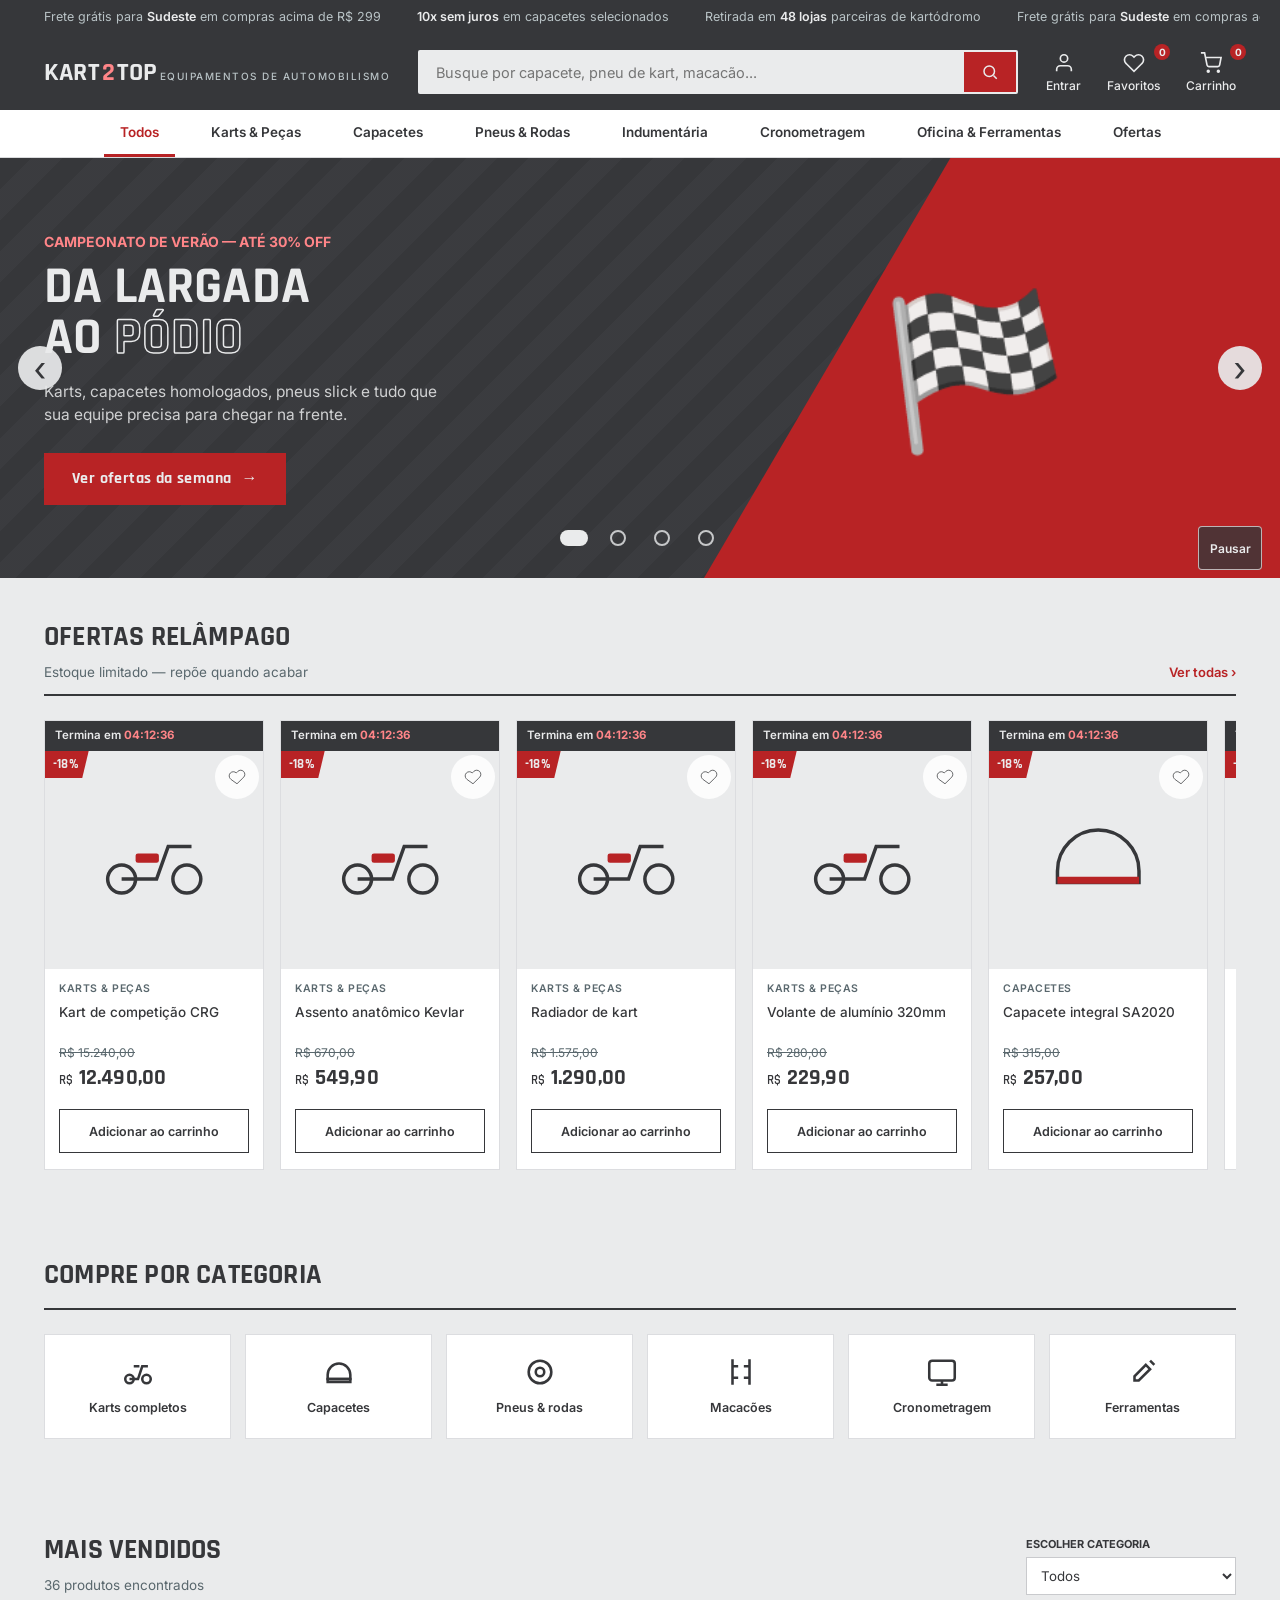
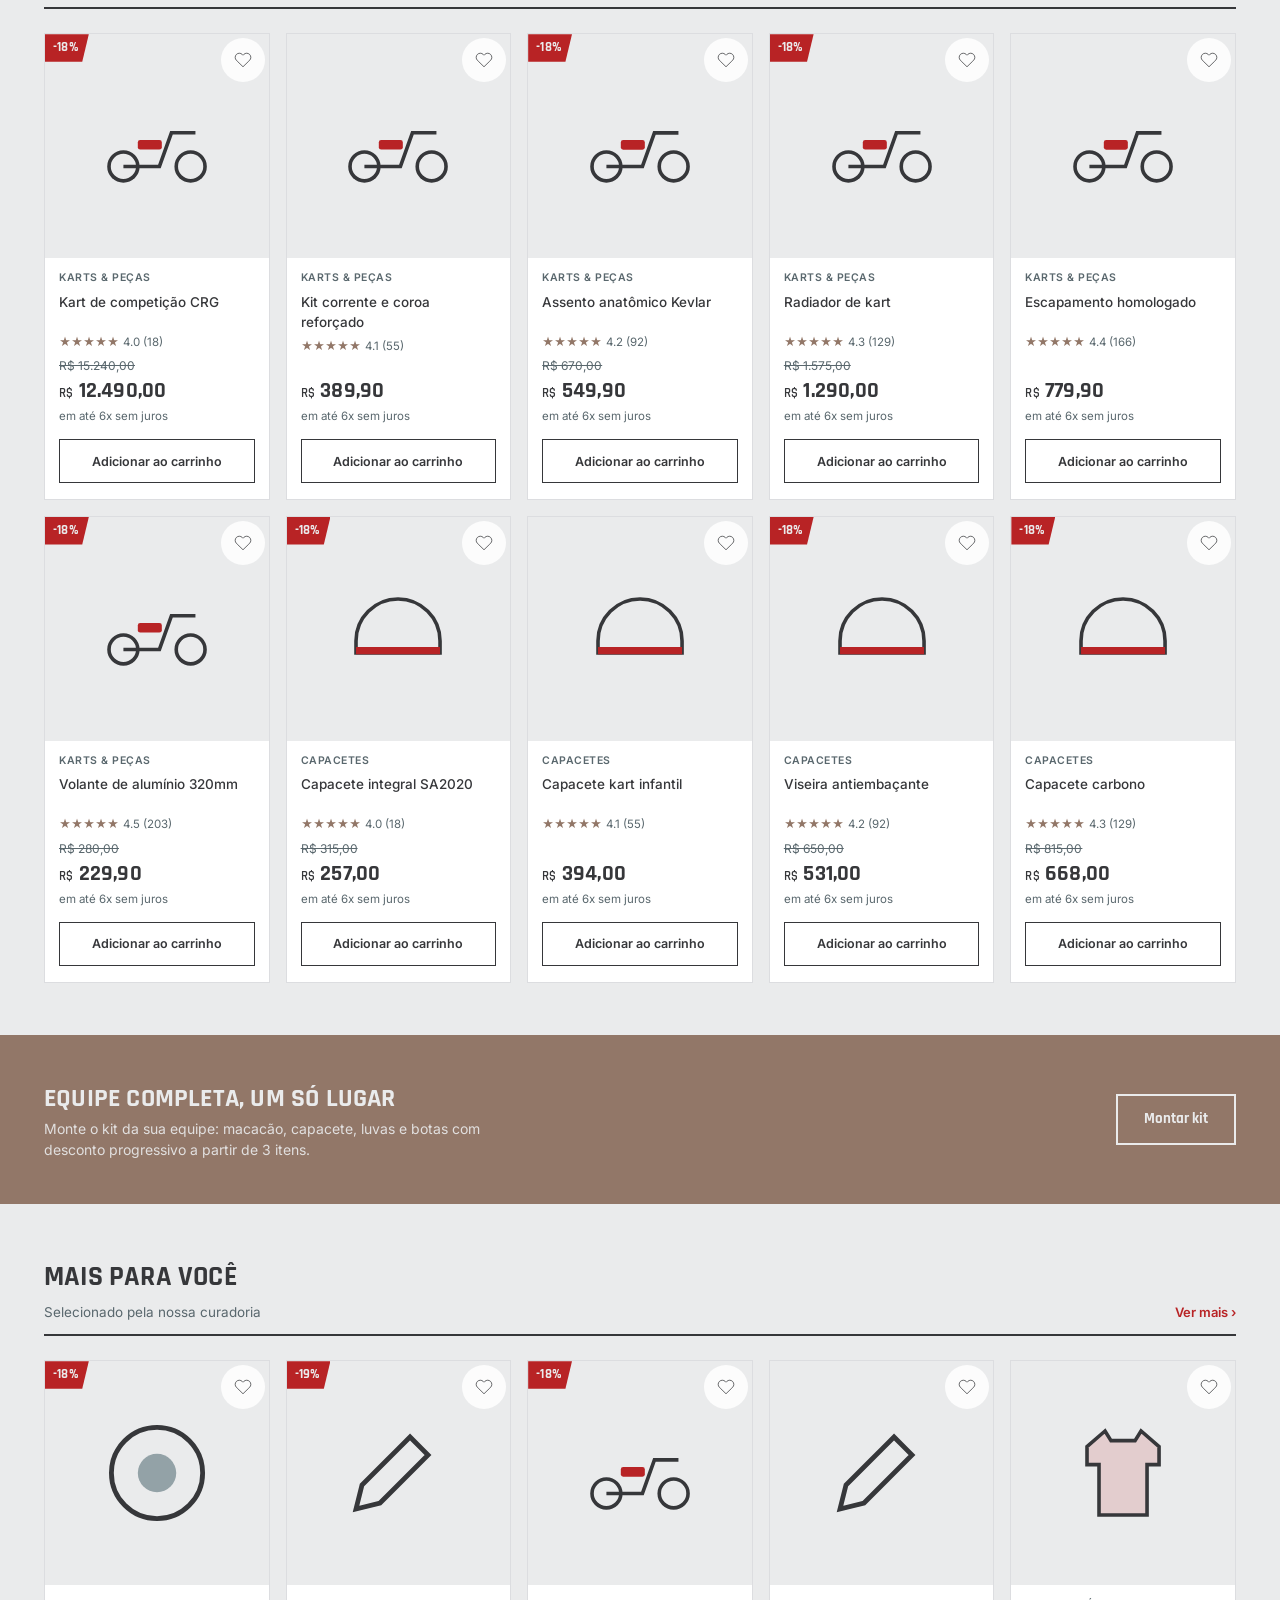
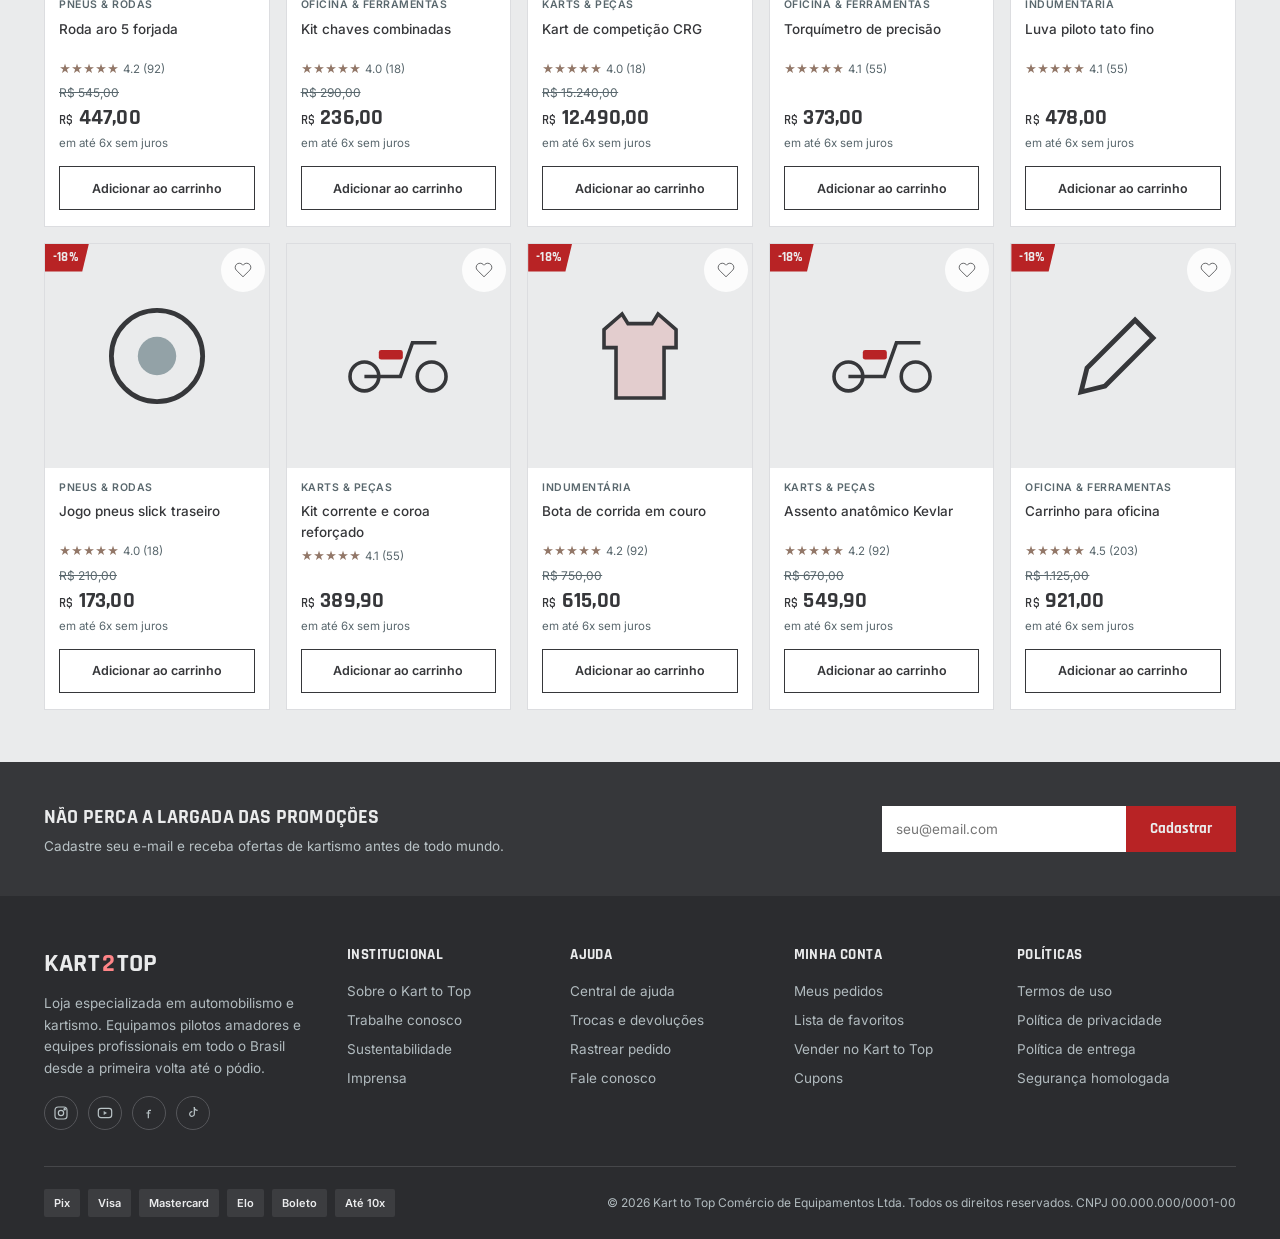
==== commit 22497052: "Finalização" ====
--- a/index.html
+++ b/index.html
@@ -55,6 +55,14 @@
       <button type="button" class="header-action" id="ordersOpen" hidden>
         <svg viewBox="0 0 24 24" fill="none" stroke-width="1.8" aria-hidden="true"><path d="M3 7.5 12 3l9 4.5v10L12 22l-9-4.5z"/><path d="m3.5 7.7 8.5 4.5 8.5-4.5M12 12.2V22"/></svg>
         Meus Pedidos
+      </button>
+      <button type="button" class="header-action" id="sellerDashboardOpen" hidden>
+        <svg viewBox="0 0 24 24" fill="none" stroke-width="1.8" aria-hidden="true"><path d="M3 10.5 12 4l9 6.5V21H3z"/><path d="M8 21v-7h8v7M3 10.5h18"/></svg>
+        <span>Painel Vendedor</span>
+      </button>
+      <button type="button" class="header-action" id="adminDashboardOpen" hidden>
+        <svg viewBox="0 0 24 24" fill="none" stroke-width="1.8" aria-hidden="true"><path d="M12 8.5a3.5 3.5 0 1 0 0 7 3.5 3.5 0 0 0 0-7Z"/><path d="m19.4 15 .1.1 1.4 1.1-1.5 2.6-1.7-.7a8.4 8.4 0 0 1-1.7 1l-.3 1.9h-3l-.3-1.9a8.4 8.4 0 0 1-1.7-1l-1.7.7-1.5-2.6 1.4-1.1a7.6 7.6 0 0 1 0-2l-1.4-1.1 1.5-2.6 1.7.7a8.4 8.4 0 0 1 1.7-1l.3-1.9h3l.3 1.9a8.4 8.4 0 0 1 1.7 1l1.7-.7 1.5 2.6-1.4 1.1a7.6 7.6 0 0 1 0 2Z" transform="translate(-1 -1) scale(1.08)"/></svg>
+        <span>Painel Admin</span>
       </button>
       <button type="button" class="header-action" id="favoritesOpen">
         <svg viewBox="0 0 24 24" fill="none" stroke-width="1.8"><path d="M20.8 4.6a5.5 5.5 0 0 0-7.8 0L12 5.6l-1-1a5.5 5.5 0 1 0-7.8 7.8l1 1L12 21l7.8-7.6 1-1a5.5 5.5 0 0 0 0-7.8z"/></svg>
@@ -259,62 +267,235 @@
   <div class="checkout-container">
     <header class="checkout-head">
       <div>
-        <span>Finalização segura</span>
-        <h1 id="checkoutTitle">Como você quer pagar?</h1>
+        <span>Checkout demonstrativo</span>
+        <h1 id="checkoutTitle">Finalize sua compra</h1>
       </div>
       <button class="checkout-back" id="checkoutBack" type="button">Voltar à loja</button>
     </header>
     <form id="checkoutForm" class="checkout-layout">
-      <section class="checkout-payment" aria-labelledby="paymentTitle">
-        <h2 id="paymentTitle">Forma de pagamento</h2>
-        <label class="payment-option">
-          <input type="radio" name="payment" value="card">
-          <span class="payment-option-icon" aria-hidden="true">▰</span>
-          <span class="payment-option-copy"><strong>Novo cartão de crédito</strong><small>Crédito à vista ou parcelado</small></span>
-          <span class="payment-radio" aria-hidden="true"></span>
-        </label>
-        <div id="cardFields" class="card-fields" hidden>
-          <label class="card-field-wide">Número do cartão
-            <input name="cardNumber" type="text" inputmode="numeric" autocomplete="cc-number" placeholder="0000 0000 0000 0000">
+      <div class="checkout-main-column">
+        <section class="checkout-card checkout-products" aria-labelledby="checkoutProductsTitle">
+          <h2 id="checkoutProductsTitle">Produtos</h2>
+          <div id="checkoutProductList" class="checkout-product-list" aria-live="polite"></div>
+        </section>
+
+        <section class="checkout-card checkout-delivery" aria-labelledby="deliveryTitle">
+          <h2 id="deliveryTitle">Forma de entrega</h2>
+          <label class="delivery-option">
+            <input type="radio" name="delivery" value="free" checked>
+            <span class="delivery-radio" aria-hidden="true"></span>
+            <span class="delivery-option-copy"><strong id="deliveryOptionTitle">Frete Grátis</strong><small>Chega amanhã · endereço demonstrativo</small></span>
+            <span id="deliveryOptionPrice" class="delivery-price">Grátis</span>
           </label>
-          <label>Nome impresso no cartão
-            <input name="cardName" type="text" autocomplete="cc-name" placeholder="Como aparece no cartão">
+          <label class="delivery-option">
+            <input type="radio" name="delivery" value="pickup">
+            <span class="delivery-radio" aria-hidden="true"></span>
+            <span class="delivery-option-copy"><strong>Retirada</strong><small>Retire em um ponto parceiro</small></span>
+            <span class="delivery-price">Grátis</span>
           </label>
-          <div class="card-field-pair">
-            <label>Validade
-              <input name="cardExpiry" type="text" inputmode="numeric" autocomplete="cc-exp" placeholder="MM/AA">
+          <div class="checkout-address">
+            <strong>Endereço de demonstração</strong>
+            <span>Av. Paulista, 1000 · Bela Vista</span>
+            <span>São Paulo - SP · 01310-100</span>
+          </div>
+        </section>
+
+        <section class="checkout-card checkout-payment" aria-labelledby="paymentTitle">
+          <h2 id="paymentTitle">Meios de pagamento</h2>
+          <label class="payment-option">
+            <input type="radio" name="payment" value="card">
+            <span class="payment-option-icon" aria-hidden="true">▰</span>
+            <span class="payment-option-copy"><strong>Cartão de Crédito</strong><small>Dados fictícios apenas para demonstração</small></span>
+            <span class="payment-radio" aria-hidden="true"></span>
+          </label>
+          <div id="cardFields" class="card-fields" hidden>
+            <p class="checkout-demo-note">Não informe dados reais. Estes campos não enviam nem armazenam dados de cartão.</p>
+            <label class="card-field-wide">Número do cartão (fictício)
+              <input name="cardNumber" type="text" inputmode="numeric" autocomplete="off" placeholder="0000 0000 0000 0000">
             </label>
-            <label>CVV
-              <input name="cardCvv" type="text" inputmode="numeric" autocomplete="cc-csc" placeholder="000">
+            <label>Nome impresso no cartão
+              <input name="cardName" type="text" autocomplete="off" placeholder="Nome de demonstração">
             </label>
+            <div class="card-field-pair">
+              <label>Validade
+                <input name="cardExpiry" type="text" inputmode="numeric" autocomplete="off" placeholder="MM/AA">
+              </label>
+              <label>CVV fictício
+                <input name="cardCvv" type="text" inputmode="numeric" autocomplete="off" placeholder="000">
+              </label>
+            </div>
           </div>
-        </div>
-        <label class="payment-option">
-          <input type="radio" name="payment" value="pix" checked>
-          <span class="payment-option-icon pix-icon" aria-hidden="true">◇</span>
-          <span class="payment-option-copy"><strong>Pix</strong><small>Aprovação imediata</small></span>
-          <span class="payment-radio" aria-hidden="true"></span>
-        </label>
-        <p class="checkout-demo-note">Demonstração de interface: nenhum pagamento real será processado. Não informe dados reais do cartão.</p>
-      </section>
-
-      <aside class="checkout-summary" aria-labelledby="checkoutSummaryTitle">
+
+          <label class="payment-option">
+            <input type="radio" name="payment" value="pix" checked>
+            <span class="payment-option-icon pix-icon" aria-hidden="true">◇</span>
+            <span class="payment-option-copy"><strong>Pix</strong><small>Gere um QR Code demonstrativo</small></span>
+            <span class="payment-radio" aria-hidden="true"></span>
+          </label>
+          <p class="checkout-demo-note">Demonstração acadêmica: nenhum pagamento real será processado ou confirmado.</p>
+        </section>
+
+        <section class="checkout-card checkout-billing" aria-labelledby="billingTitle">
+          <h2 id="billingTitle">Faturamento</h2>
+          <div class="billing-data">
+            <span class="billing-avatar" aria-hidden="true">●</span>
+            <div><strong id="checkoutBuyerName">Cliente demonstrativo</strong><span id="checkoutBuyerCpf">CPF fictício: 000.000.000-00</span></div>
+          </div>
+        </section>
+      </div>
+
+      <aside class="checkout-summary checkout-summary-sticky" aria-labelledby="checkoutSummaryTitle">
         <h2 id="checkoutSummaryTitle">Resumo da compra</h2>
         <div id="checkoutItems" class="checkout-items" aria-live="polite"></div>
+        <div class="checkout-summary-line"><span>Subtotal dos produtos</span><strong id="checkoutSubtotal">R$ 0,00</strong></div>
+        <div class="checkout-summary-line"><span>Frete</span><strong id="checkoutShipping" class="free-shipping">Grátis</strong></div>
+        <div id="checkoutPixDiscount" class="checkout-summary-line checkout-pix-discount" hidden><span>Desconto Pix (7%)</span><strong id="checkoutPixDiscountValue">-R$ 0,00</strong></div>
         <div class="checkout-total"><span>Total</span><strong id="checkoutTotal">R$ 0,00</strong></div>
         <p id="checkoutError" class="checkout-error" role="alert" hidden></p>
-        <button id="confirmPayment" class="confirm-payment" type="submit">Confirmar Pagamento</button>
-        <p class="checkout-secure-note">Pagamento protegido</p>
+        <button id="confirmPayment" class="confirm-payment" type="submit">Pagar e finalizar</button>
+        <p class="checkout-secure-note">Simulação local: nenhuma cobrança será realizada.</p>
       </aside>
     </form>
   </div>
 </main>
+
+<div id="pixModal" class="pix-modal hidden" hidden aria-hidden="true">
+  <section class="pix-modal-card" role="dialog" aria-modal="true" aria-labelledby="pixModalTitle">
+    <button id="cancelPix" class="pix-modal-close" type="button" aria-label="Cancelar simulação Pix">&times;</button>
+    <span class="pix-demo-badge">Pix demonstrativo</span>
+    <h2 id="pixModalTitle">Escaneie o QR Code</h2>
+    <p class="pix-modal-disclaimer">Este QR Code contém apenas um identificador aleatório. Não é um código Pix válido e não pode receber pagamentos.</p>
+    <img id="pixQrCode" class="pix-qr-code" alt="QR Code demonstrativo, não pagável" width="200" height="200">
+    <label class="pix-copy-label" for="pixCopyCode">Código de demonstração</label>
+    <div class="pix-copy-row">
+      <input id="pixCopyCode" type="text" readonly autocomplete="off" aria-label="Código Pix demonstrativo">
+      <button id="copyPixCode" type="button">Copiar</button>
+    </div>
+    <p id="pixCopyStatus" class="pix-copy-status" role="status" aria-live="polite"></p>
+    <div class="pix-waiting" role="status" aria-live="polite">
+      <span class="pix-spinner" aria-hidden="true"></span>
+      <span>Aguardando conclusão da simulação...</span>
+    </div>
+    <p class="pix-modal-footnote">Após alguns segundos, a demonstração será concluída automaticamente. Nenhum banco ou webhook está conectado.</p>
+    <button class="pix-cancel-action" type="button" data-cancel-pix>Cancelar</button>
+  </section>
+</div>
+
+<main id="sellerDashboard" class="marketplace-dashboard hidden" tabindex="-1" hidden>
+  <aside class="marketplace-sidebar">
+    <a class="dashboard-brand" href="#" data-marketplace-home>KART<span>2</span>TOP</a>
+    <p class="dashboard-role">Área do vendedor</p>
+    <nav aria-label="Navegação do vendedor">
+      <button type="button" class="dashboard-nav-link active" data-dashboard-scroll="sellerAds">Meus anúncios</button>
+      <button type="button" class="dashboard-nav-link" data-dashboard-scroll="sellerProductForm">Anunciar produto</button>
+      <button type="button" class="dashboard-nav-link" data-marketplace-home>Voltar à loja</button>
+      <button type="button" class="dashboard-nav-link dashboard-logout" data-marketplace-logout>Sair</button>
+    </nav>
+  </aside>
+  <div class="marketplace-content">
+    <header class="dashboard-page-head">
+      <div><span>Painel do vendedor</span><h1>Olá, <span id="sellerDashboardName">Vendedor</span></h1></div>
+      <p>Os novos anúncios ficam pendentes até a revisão do administrador.</p>
+    </header>
+    <p class="marketplace-demo-note">Painel demonstrativo: os dados ficam neste navegador e não há controle de acesso em um servidor.</p>
+    <section class="dashboard-card" aria-labelledby="sellerFormTitle">
+      <div class="dashboard-card-head"><div><span class="dashboard-kicker">Novo anúncio</span><h2 id="sellerFormTitle">Anunciar novo produto</h2></div></div>
+      <p id="sellerFormMessage" class="dashboard-message" role="status" aria-live="polite" hidden></p>
+      <form id="sellerProductForm" class="seller-product-form">
+        <label>Título do anúncio<input name="title" type="text" maxlength="100" placeholder="Ex.: Luvas de pilotagem" required></label>
+        <label>Categoria
+          <select name="category" required>
+            <option value="">Selecione uma categoria</option>
+            <option value="kart">Karts &amp; Peças</option>
+            <option value="capacete">Capacetes</option>
+            <option value="pneu">Pneus &amp; Rodas</option>
+            <option value="indumentaria">Indumentária</option>
+            <option value="eletronica">Cronometragem</option>
+            <option value="oficina">Oficina &amp; Ferramentas</option>
+          </select>
+        </label>
+        <label>Preço (R$)<input name="price" type="number" min="0.01" step="0.01" placeholder="0,00" required></label>
+        <label>URL da imagem<input name="imageUrl" type="url" inputmode="url" placeholder="https://exemplo.com/produto.jpg" required></label>
+        <label class="seller-field-wide">Descrição<textarea name="description" rows="4" maxlength="1200" placeholder="Descreva as características e condições do produto." required></textarea></label>
+        <div class="seller-media-field seller-field-wide">
+          <button id="sellerMediaButton" class="seller-media-button" type="button">
+            <svg viewBox="0 0 24 24" fill="none" stroke-width="1.8" aria-hidden="true"><path d="M4 7h3l1.5-2h7L17 7h3v12H4z"/><circle cx="12" cy="13" r="4"/></svg>
+            Adicionar Fotos e Vídeos
+          </button>
+          <input id="sellerMediaInput" class="hidden" type="file" accept="image/*,video/*" multiple>
+          <small id="sellerMediaNotice">Seleção local para demonstração; os arquivos não serão enviados.</small>
+        </div>
+        <button class="dashboard-primary seller-field-wide" type="submit">Enviar para aprovação</button>
+      </form>
+    </section>
+    <section id="sellerAds" class="dashboard-card" aria-labelledby="sellerAdsTitle">
+      <div class="dashboard-card-head"><div><span class="dashboard-kicker">Acompanhamento</span><h2 id="sellerAdsTitle">Meus anúncios</h2></div></div>
+      <div id="sellerProductsList" class="marketplace-product-list" aria-live="polite"></div>
+    </section>
+  </div>
+</main>
+
+<main id="adminDashboard" class="marketplace-dashboard hidden" tabindex="-1" hidden>
+  <aside class="marketplace-sidebar">
+    <a class="dashboard-brand" href="#" data-marketplace-home>KART<span>2</span>TOP</a>
+    <p class="dashboard-role">Área administrativa</p>
+    <nav aria-label="Navegação administrativa">
+      <button type="button" class="dashboard-nav-link active" data-dashboard-scroll="adminProducts">Aprovações</button>
+      <button type="button" class="dashboard-nav-link" data-marketplace-home>Voltar à loja</button>
+      <button type="button" class="dashboard-nav-link dashboard-logout" data-marketplace-logout>Sair</button>
+    </nav>
+  </aside>
+  <div class="marketplace-content">
+    <header class="dashboard-page-head">
+      <div><span>Painel administrativo</span><h1>Revisão de anúncios</h1></div>
+      <p>Gerencie anúncios em todos os status.</p>
+    </header>
+    <p class="marketplace-demo-note">Painel demonstrativo: as permissões são simuladas no navegador e não substituem autenticação no servidor.</p>
+    <section id="adminProducts" class="dashboard-card" aria-labelledby="adminProductsTitle">
+      <div class="dashboard-card-head"><div><span class="dashboard-kicker">Moderação</span><h2 id="adminProductsTitle">Produtos aguardando aprovação</h2></div></div>
+      <p id="adminDashboardMessage" class="dashboard-message" role="status" aria-live="polite" hidden></p>
+      <div class="admin-status-overview" aria-label="Resumo dos anúncios por status">
+        <div><span>Em análise</span><strong id="adminPendingCount">0</strong></div>
+        <div><span>Aprovados</span><strong id="adminApprovedCount">0</strong></div>
+        <div><span>Recusados</span><strong id="adminRejectedCount">0</strong></div>
+      </div>
+      <section class="admin-status-section" aria-labelledby="adminPendingTitle">
+        <h3 id="adminPendingTitle">Em análise</h3>
+        <div id="adminProductList" class="marketplace-product-list" aria-live="polite"></div>
+      </section>
+      <section class="admin-status-section" aria-labelledby="adminApprovedTitle">
+        <h3 id="adminApprovedTitle">Aprovados</h3>
+        <div id="adminApprovedList" class="marketplace-product-list"></div>
+      </section>
+      <section class="admin-status-section" aria-labelledby="adminRejectedTitle">
+        <h3 id="adminRejectedTitle">Recusados</h3>
+        <div id="adminRejectedList" class="marketplace-product-list"></div>
+      </section>
+    </section>
+  </div>
+</main>
+
+<div id="rejectionModal" class="rejection-modal hidden" hidden>
+  <section class="rejection-modal-card" role="dialog" aria-modal="true" aria-labelledby="rejectionModalTitle">
+    <h2 id="rejectionModalTitle">Recusar anúncio</h2>
+    <p id="rejectionProductTitle"></p>
+    <form id="rejectionForm">
+      <label for="rejectionReason">Qual o motivo da recusa?</label>
+      <textarea id="rejectionReason" maxlength="500" required></textarea>
+      <p id="rejectionModalError" class="rejection-modal-error" role="status" hidden></p>
+      <div class="rejection-modal-actions">
+        <button id="cancelRejection" type="button">Cancelar</button>
+        <button class="marketplace-reject" type="submit">Confirmar recusa</button>
+      </div>
+    </form>
+  </section>
+</div>
 
 <main id="successPage" class="success-page hidden" tabindex="-1" hidden>
   <section class="success-card" aria-labelledby="successTitle">
     <div class="success-check" aria-hidden="true">✓</div>
-    <h1 id="successTitle">Pronto, seu pagamento foi aprovado!</h1>
-    <p>Seu pedido de demonstração foi concluído.</p>
+    <h1 id="successTitle">Simulação de checkout concluída</h1>
+    <p>Nenhum pagamento real foi processado ou aprovado.</p>
     <p id="successOrderId" class="success-order-id"></p>
     <button id="backToHome" class="confirm-payment" type="button">Voltar para a página inicial</button>
   </section>
@@ -330,6 +511,7 @@
       <form id="registerForm">
         <label>Nome<input name="name" type="text" autocomplete="name" placeholder="Seu nome" required></label>
         <label>E-mail<input name="email" type="email" autocomplete="email" placeholder="seu@email.com" required></label>
+        <label>CPF<input name="cpf" type="text" inputmode="numeric" autocomplete="off" placeholder="000.000.000-00" maxlength="14" pattern="[0-9]{3}\.[0-9]{3}\.[0-9]{3}-[0-9]{2}" title="Informe os 11 números do CPF." required></label>
         <label>Senha<input name="password" type="password" autocomplete="new-password" placeholder="Crie uma senha" minlength="6" required></label>
         <button class="panel-primary" type="submit">Criar Conta</button>
       </form>
@@ -464,11 +646,11 @@
     <button class="screen-close" type="button" data-close aria-label="Fechar">&times;</button>
     <div class="login-brand">KART<span>2</span>TOP</div>
     <h2 id="loginTitle">Entrar na sua conta</h2>
-    <p>Conta demonstrativa: nenhum dado é enviado. A sessão fica salva apenas neste navegador.</p>
+    <p>Conta demonstrativa: use vendedor@gmail.com ou adm@gmail.com; a senha pode ser qualquer uma. Nada é enviado ao servidor.</p>
     <p id="loginError" class="checkout-error" role="alert" hidden></p>
     <form id="loginForm">
-      <label>E-mail<input type="email" autocomplete="email" placeholder="seu@email.com" required></label>
-      <label>Senha<input type="password" autocomplete="current-password" placeholder="Sua senha" required></label>
+      <label>E-mail<input name="email" type="email" autocomplete="email" placeholder="seu@email.com" required></label>
+      <label>Senha<input name="password" type="password" autocomplete="current-password" placeholder="Sua senha" required></label>
       <button class="panel-primary" type="submit">Entrar</button>
     </form>
     <button class="create-account" type="button">Criar uma conta</button>
@@ -494,8 +676,8 @@
 <div id="paymentLoading" class="payment-loading hidden" hidden aria-hidden="true">
   <div class="loading-card" role="status" aria-live="polite">
     <span class="payment-spinner" aria-hidden="true"></span>
-    <strong>Processando pagamento...</strong>
-    <span>Aguarde um instante</span>
+    <strong>Concluindo a simulação...</strong>
+    <span>Nenhum pagamento real será processado.</span>
   </div>
 </div>
 
--- a/assets/css/style.css
+++ b/assets/css/style.css
@@ -143,9 +143,10 @@
     display:flex;
     flex-direction:column;
     align-items:center;
-    gap:2px;
-    color:var(--white);
-    font-size:11px;
+    justify-content:center;
+    gap:4px;
+    color:var(--white);
+    font-size:12px;
     font-weight:500;
     position:relative;
     background:transparent;
@@ -154,8 +155,6 @@
   .header-action:hover svg{ stroke:var(--red); }
   .header-action.logged-in{ color:#b9d7c0; }
   .header-action.logged-in svg{ stroke:#b9d7c0; }
-  .header-action.header-greeting,.header-action#ordersOpen{ flex-direction:row; align-items:center; gap:8px; white-space:nowrap; }
-  .header-action.header-greeting svg,.header-action#ordersOpen svg{ width:20px; height:20px; flex:none; }
   .cart-count{
     position:absolute;
     top:-6px;
@@ -177,7 +176,8 @@
   }
   .cat-list{
     display:flex;
-    gap:6px;
+    justify-content:center;
+    gap:20px;
     overflow-x:auto;
     scrollbar-width:none;
   }
@@ -794,6 +794,79 @@
   .register-panel input:focus{ border-color:var(--red); }
   .register-panel .panel-primary{ width:100%; margin-top:4px; }
   .register-login-link{ display:block; margin-top:18px; text-align:center; font-size:13px; font-weight:600; text-decoration:underline; }
+  .marketplace-dashboard{ min-height:calc(100vh - 180px); min-height:calc(100dvh - 180px); display:grid; grid-template-columns:240px minmax(0,1fr); background:#f3f5f8; color:#20242c; }
+  .marketplace-sidebar{ display:flex; flex-direction:column; gap:22px; padding:24px 16px; background:#1f2937; color:#f9fafb; }
+  .dashboard-brand{ padding:0 12px; font-family:'Rajdhani',sans-serif; font-size:24px; font-weight:700; letter-spacing:.04em; }
+  .dashboard-brand span{ color:#f2b705; }
+  .dashboard-role{ padding:0 12px; color:#aab4c3; font-size:12px; text-transform:uppercase; letter-spacing:.08em; }
+  .marketplace-sidebar nav{ display:grid; gap:6px; }
+  .dashboard-nav-link{ min-height:44px; padding:0 12px; border-radius:6px; background:transparent; color:#d5dce6; text-align:left; font-size:13px; }
+  .dashboard-nav-link:hover,.dashboard-nav-link.active{ background:#344256; color:#fff; }
+  .dashboard-logout{ margin-top:auto; }
+  .marketplace-content{ width:min(1200px,100%); margin:0 auto; padding:clamp(22px,4vw,40px); }
+  .dashboard-page-head{ display:flex; align-items:flex-end; justify-content:space-between; gap:20px; margin-bottom:18px; }
+  .dashboard-page-head > div > span,.dashboard-kicker{ color:#667085; font-size:11px; font-weight:700; letter-spacing:.08em; text-transform:uppercase; }
+  .dashboard-page-head h1{ margin-top:4px; color:#20242c; font-family:'Inter',sans-serif; font-size:clamp(22px,3vw,30px); font-weight:600; }
+  .dashboard-page-head > p{ color:#667085; font-size:13px; }
+  .dashboard-page-head > p strong{ color:#20242c; }
+  .marketplace-demo-note{ margin-bottom:18px; padding:11px 14px; border:1px solid #dbeafe; border-radius:6px; background:#eff6ff; color:#345275; font-size:12px; line-height:1.5; }
+  .dashboard-card{ margin-bottom:18px; padding:24px; border:1px solid #e4e7ec; border-radius:8px; background:#fff; box-shadow:0 1px 3px rgba(16,24,40,.08); }
+  .dashboard-card-head{ display:flex; align-items:center; justify-content:space-between; gap:16px; margin-bottom:18px; }
+  .dashboard-card h2{ margin-top:3px; color:#20242c; font-family:'Inter',sans-serif; font-size:18px; font-weight:600; }
+  .seller-product-form{ display:grid; grid-template-columns:repeat(2,minmax(0,1fr)); gap:16px; }
+  .seller-product-form label{ display:grid; gap:6px; color:#475467; font-size:12px; font-weight:600; }
+  .seller-product-form input,.seller-product-form select{ width:100%; min-height:44px; padding:0 12px; border:1px solid #d0d5dd; border-radius:6px; background:#fff; color:#20242c; font:inherit; font-size:13px; }
+  .seller-product-form input:focus,.seller-product-form select:focus{ border-color:#3483fa; outline:2px solid rgba(52,131,250,.16); }
+  .seller-product-form textarea{ width:100%; min-height:112px; padding:11px 12px; border:1px solid #d0d5dd; border-radius:6px; background:#fff; color:#20242c; font:inherit; font-size:13px; resize:vertical; }
+  .seller-product-form textarea:focus{ border-color:#3483fa; outline:2px solid rgba(52,131,250,.16); }
+  .seller-field-wide{ grid-column:1 / -1; }
+  .dashboard-primary{ min-height:44px; align-self:end; padding:0 18px; border-radius:6px; background:#3483fa; color:#fff; font-size:13px; font-weight:600; }
+  .dashboard-primary:hover{ background:#2968c8; }
+  .seller-media-field{ display:flex; flex-wrap:wrap; align-items:center; gap:12px; }
+  .seller-media-button{ min-height:44px; display:inline-flex; align-items:center; justify-content:center; gap:9px; padding:0 14px; border:1px dashed #98a2b3; border-radius:6px; background:#f8fafc; color:#344054; font-size:13px; font-weight:600; }
+  .seller-media-button svg{ width:20px; height:20px; stroke:currentColor; }
+  .seller-media-button:active{ transform:scale(.97); background:#e9eef5; }
+  .seller-media-field small{ color:#667085; font-size:11px; }
+  .admin-status-overview{ display:grid; grid-template-columns:repeat(3,minmax(0,1fr)); gap:12px; margin:4px 0 24px; }
+  .admin-status-overview > div{ display:flex; align-items:center; justify-content:space-between; gap:12px; padding:14px 16px; border:1px solid #e4e7ec; border-radius:8px; background:#f8fafc; color:#667085; font-size:12px; }
+  .admin-status-overview strong{ color:#20242c; font-family:'Rajdhani',sans-serif; font-size:22px; }
+  .admin-status-section + .admin-status-section{ margin-top:28px; padding-top:22px; border-top:1px solid #eaecf0; }
+  .admin-status-section h3{ margin-bottom:12px; color:#344054; font-size:14px; font-weight:700; }
+  .marketplace-product-list{ display:grid; gap:12px; }
+  .marketplace-empty{ padding:28px 16px; border:1px dashed #d0d5dd; border-radius:8px; color:#667085; font-size:13px; text-align:center; }
+  .marketplace-product-card{ display:grid; grid-template-columns:76px minmax(0,1fr) auto; align-items:center; gap:16px; padding:14px; border:1px solid #e4e7ec; border-radius:8px; background:#fff; }
+  .marketplace-product-image{ width:76px; height:76px; overflow:hidden; border-radius:6px; background:#f3f5f8; }
+  .marketplace-product-image img{ width:100%; height:100%; object-fit:cover; }
+  .marketplace-product-info{ display:grid; gap:4px; min-width:0; }
+  .marketplace-product-info strong{ color:#20242c; font-size:14px; }
+  .marketplace-product-info span{ color:#667085; font-size:12px; }
+  .marketplace-product-info .marketplace-seller{ color:#475467; }
+  .marketplace-product-description{ display:-webkit-box; overflow:hidden; color:#667085; font-size:12px; line-height:1.45; -webkit-box-orient:vertical; -webkit-line-clamp:2; }
+  .marketplace-rejection-reason{ color:#991b1b; font-size:12px; font-style:italic; line-height:1.45; }
+  .marketplace-product-actions{ display:flex; flex-wrap:wrap; justify-content:flex-end; gap:8px; }
+  .marketplace-product-actions button{ min-height:40px; padding:0 14px; border-radius:6px; color:#fff; font-size:12px; font-weight:600; }
+  .marketplace-approve{ background:#16875b; }
+  .marketplace-approve:hover{ background:#116c47; }
+  .marketplace-reject{ background:#c83232; }
+  .marketplace-reject:hover{ background:#a52222; }
+  .marketplace-status{ display:inline-flex; align-items:center; width:max-content; padding:4px 9px; border-radius:999px; font-size:11px; font-weight:700; }
+  .marketplace-status-pendente{ background:#fff3cd; color:#8a5a00; }
+  .marketplace-status-aprovado{ background:#dcfce7; color:#166534; }
+  .marketplace-status-recusado{ background:#fee2e2; color:#991b1b; }
+  .rejection-modal{ position:fixed; inset:0; z-index:1000; display:grid; place-items:center; padding:20px; background:rgba(16,24,40,.58); }
+  .rejection-modal-card{ width:min(460px,100%); padding:24px; border-radius:10px; background:#fff; box-shadow:0 12px 36px rgba(16,24,40,.22); }
+  .rejection-modal-card h2{ color:#20242c; font-size:20px; }
+  .rejection-modal-card > p{ margin:8px 0 18px; color:#667085; font-size:13px; }
+  .rejection-modal-card form,.rejection-modal-card label{ display:grid; gap:8px; }
+  .rejection-modal-card label{ color:#344054; font-size:13px; font-weight:600; }
+  .rejection-modal-card textarea{ min-height:110px; padding:10px 12px; border:1px solid #d0d5dd; border-radius:6px; color:#20242c; font:inherit; font-size:13px; resize:vertical; }
+  .rejection-modal-card textarea:focus{ border-color:#3483fa; outline:2px solid rgba(52,131,250,.16); }
+  .rejection-modal-actions{ display:flex; justify-content:flex-end; gap:10px; margin-top:8px; }
+  .rejection-modal-actions button{ min-height:40px; padding:0 14px; border-radius:6px; color:#fff; font-size:12px; font-weight:600; }
+  .rejection-modal-actions button[type="button"]{ background:#667085; }
+  .rejection-modal-error{ color:#991b1b; font-size:12px; }
+  .dashboard-message{ margin:0 0 16px; padding:10px 12px; border-radius:6px; background:#ecfdf3; color:#166534; font-size:13px; }
+  .dashboard-message.error{ background:#fef2f2; color:#991b1b; }
   .panel-list{ overflow-y:auto; padding:20px 2px; display:grid; gap:16px; align-content:start; flex:1; }
   .panel-empty{ text-align:center; color:#636b70; padding:60px 10px; }
   .panel-empty strong{ display:block; font-family:'Rajdhani',sans-serif; font-size:20px; color:var(--ink); text-transform:uppercase; }
@@ -808,6 +881,9 @@
   .panel-item-price{ font-family:'Rajdhani',sans-serif; font-weight:700; margin-top:4px; }
   .item-remove{ background:transparent; color:#596167; font-size:20px; width:44px; height:44px; }
   .cart-summary{ border-top:1px solid #dcdde0; padding-top:16px; }
+  .cart-summary-line{ display:flex; justify-content:space-between; gap:10px; margin-bottom:8px; color:#596167; font-size:13px; }
+  .cart-summary-line strong{ color:var(--ink); white-space:nowrap; }
+  .cart-summary-line strong.free-shipping{ color:#00a650; }
   .cart-total{ display:flex; justify-content:space-between; font-family:'Rajdhani',sans-serif; font-size:20px; font-weight:700; margin-bottom:12px; }
   .cart-summary .panel-primary{ width:100%; }
   .cart-quantity{ display:flex; align-items:center; gap:8px; }
@@ -855,6 +931,60 @@
   .confirm-payment:active:not(:disabled){ transform:translateY(1px); }
   .confirm-payment:disabled{ cursor:wait; opacity:.65; }
   .checkout-secure-note{ margin-top:14px; color:#667085; font-size:12px; text-align:center; }
+  .checkout-container{ width:min(1200px,100%); }
+  .checkout-layout{ grid-template-columns:minmax(0,1.65fr) minmax(280px,.8fr); gap:24px; }
+  .checkout-main-column{ display:grid; gap:16px; min-width:0; }
+  .checkout-card{ background:#fff; border:1px solid #e4e7ec; border-radius:8px; box-shadow:0 1px 2px rgba(0,0,0,.15); padding:24px; }
+  .checkout-card h2{ color:#20242c; font-family:'Inter',sans-serif; font-size:18px; font-weight:600; margin-bottom:18px; }
+  .checkout-product-list{ display:grid; gap:14px; }
+  .checkout-product{ display:grid; grid-template-columns:72px minmax(0,1fr) auto; align-items:center; gap:14px; }
+  .checkout-product + .checkout-product{ padding-top:14px; border-top:1px solid #eaecf0; }
+  .checkout-product-image{ width:72px; height:72px; display:grid; place-items:center; overflow:hidden; border-radius:8px; background:#f3f5f8; }
+  .checkout-product-image img{ width:100%; height:100%; object-fit:cover; }
+  .checkout-product-image svg{ width:48px; height:48px; }
+  .checkout-product-info{ display:grid; gap:4px; color:#667085; font-size:13px; }
+  .checkout-product-info strong{ color:#20242c; font-size:14px; }
+  .checkout-product-price{ color:#20242c; font-size:14px; white-space:nowrap; }
+  .checkout-empty{ color:#667085; font-size:14px; }
+  .delivery-option{ min-height:72px; position:relative; display:flex; align-items:center; gap:12px; padding:13px 14px; border:1px solid #d0d5dd; border-radius:8px; cursor:pointer; }
+  .delivery-option + .delivery-option{ margin-top:10px; }
+  .delivery-option.selected{ border-color:#3483fa; box-shadow:0 0 0 1px #3483fa; }
+  .delivery-option input{ position:absolute; opacity:0; width:1px; height:1px; }
+  .delivery-radio{ width:18px; height:18px; flex:none; border:1.5px solid #98a2b3; border-radius:50%; }
+  .delivery-option input:checked + .delivery-radio{ border:5px solid #3483fa; }
+  .delivery-option input:focus-visible + .delivery-radio{ outline:2px solid #1769aa; outline-offset:3px; }
+  .delivery-option-copy{ display:grid; flex:1; gap:2px; color:#20242c; font-size:14px; }
+  .delivery-option-copy small{ color:#667085; font-size:12px; }
+  .delivery-price{ color:#00a650; font-size:13px; font-weight:600; }
+  .checkout-address{ display:grid; gap:3px; margin-top:14px; padding:14px; border-radius:6px; background:#f5f7fa; color:#667085; font-size:12px; }
+  .checkout-address strong{ color:#344054; font-size:13px; }
+  .checkout-payment .checkout-demo-note{ margin-top:14px; }
+  .checkout-payment .payment-option + .payment-option{ margin-top:10px; }
+  .billing-data{ display:flex; align-items:center; gap:12px; }
+  .billing-avatar{ width:42px; height:42px; display:grid; place-items:center; border-radius:50%; background:#edf4ff; color:#3483fa; }
+  .billing-data > div{ display:grid; gap:3px; color:#667085; font-size:12px; }
+  .billing-data strong{ color:#20242c; font-size:14px; }
+  .checkout-summary-sticky{ position:sticky; top:20px; }
+  .checkout-summary-line{ display:flex; justify-content:space-between; gap:12px; padding-top:12px; color:#667085; font-size:13px; }
+  .checkout-summary-line strong{ color:#344054; font-weight:500; white-space:nowrap; }
+  .checkout-summary-line strong.free-shipping,.checkout-summary-line.checkout-pix-discount,.checkout-summary-line.checkout-pix-discount strong{ color:#00a650; }
+  .checkout-summary .checkout-total{ margin-top:16px; padding-top:16px; border-top:1px solid #eaecf0; }
+  .pix-modal{ position:fixed; inset:0; z-index:400; display:grid; place-items:center; overflow-y:auto; padding:24px; background:rgba(16,24,40,.56); }
+  .pix-modal-card{ position:relative; width:min(480px,100%); padding:32px; border-radius:12px; background:#fff; box-shadow:0 16px 48px rgba(16,24,40,.24); text-align:center; }
+  .pix-modal-close{ position:absolute; top:12px; right:14px; width:40px; height:40px; border-radius:50%; background:transparent; color:#475467; font-size:26px; }
+  .pix-demo-badge{ display:inline-block; padding:5px 10px; border-radius:999px; background:#fff4e5; color:#9a5b00; font-size:11px; font-weight:700; letter-spacing:.03em; text-transform:uppercase; }
+  .pix-modal-card h2{ margin:12px 0 8px; color:#20242c; font-size:22px; }
+  .pix-modal-disclaimer,.pix-modal-footnote{ color:#667085; font-size:12px; line-height:1.55; }
+  .pix-qr-code{ display:block; width:200px; height:200px; margin:18px auto; border:1px solid #eaecf0; border-radius:8px; }
+  .pix-copy-label{ display:block; margin-bottom:6px; color:#475467; font-size:12px; font-weight:600; text-align:left; }
+  .pix-copy-row{ display:flex; gap:8px; }
+  .pix-copy-row input{ min-width:0; flex:1; height:44px; padding:0 10px; border:1px solid #d0d5dd; border-radius:6px; color:#475467; font:12px monospace; }
+  .pix-copy-row button,.pix-cancel-action{ min-height:44px; padding:0 16px; border-radius:6px; background:#edf4ff; color:#1769aa; font-size:13px; font-weight:600; }
+  .pix-copy-status{ min-height:20px; margin-top:6px; color:#16875b; font-size:12px; text-align:left; }
+  .pix-waiting{ display:flex; align-items:center; justify-content:center; gap:10px; margin:12px 0; color:#475467; font-size:13px; }
+  .pix-spinner{ width:20px; height:20px; border:3px solid #dbeafe; border-top-color:#3483fa; border-radius:50%; animation:payment-spin .8s linear infinite; }
+  .pix-modal-footnote{ margin:14px 0 18px; }
+  .pix-cancel-action{ width:100%; background:#f2f4f7; color:#344054; }
   .success-page{ display:grid; place-items:center; padding-top:56px; padding-bottom:56px; }
   .success-card{ width:min(520px,100%); padding:42px 32px; text-align:center; }
   .success-check{ display:grid; place-items:center; width:76px; height:76px; margin:0 auto 22px; border-radius:50%; background:#e7f7ed; color:#16875b; font-size:48px; font-weight:600; }
@@ -876,6 +1006,11 @@
   @media (max-width: 980px){
     .product-detail-layout{ grid-template-columns:minmax(0,1.35fr) minmax(280px,.8fr); gap:14px; }
     .info-layout{ grid-template-columns:230px 1fr; }
+    .cat-list{ justify-content:flex-start; gap:8px; }
+    .marketplace-dashboard{ grid-template-columns:1fr; }
+    .marketplace-sidebar{ gap:12px; padding:16px; }
+    .marketplace-sidebar nav{ display:flex; flex-wrap:wrap; }
+    .dashboard-logout{ margin-top:0; }
     .checkout-layout{ grid-template-columns:1fr; }
     .checkout-summary{ position:static; }
     .grid, .category-grid{ grid-template-columns:repeat(3,1fr); }
@@ -902,6 +1037,13 @@
     .hero-slide .hero-kart{ display:none; }
     .hero-control{ top:auto; bottom:64px; width:44px; height:44px; transform:none; font-size:32px; }
     .checkout-page,.success-page{ min-height:calc(100vh - 100px); padding:24px 16px 40px; }
+    .marketplace-content{ padding:20px 14px; }
+    .dashboard-page-head{ align-items:flex-start; flex-direction:column; gap:8px; }
+    .dashboard-card{ padding:18px; }
+    .seller-product-form{ grid-template-columns:1fr; }
+    .marketplace-product-card{ grid-template-columns:56px minmax(0,1fr); gap:10px; }
+    .marketplace-product-image{ width:56px; height:56px; }
+    .marketplace-product-actions{ grid-column:1 / -1; justify-content:flex-start; }
     .product-page{ padding:20px 16px 40px; }
     .product-detail-layout{ grid-template-columns:1fr; }
     .product-buy-box{ position:static; order:-1; }
@@ -940,7 +1082,7 @@
     .brand-tag{ display:none; }
     .search-bar{ order:3; min-width:0; width:100%; flex-basis:100%; }
     .header-actions{ gap:8px; margin-left:auto; }
-    .header-action{ min-width:42px; min-height:44px; font-size:10px; }
+    .header-action{ min-width:42px; min-height:44px; font-size:12px; }
     .header-action svg{ width:21px; height:21px; }
     .grid{ grid-template-columns:repeat(2,1fr); }
     .tiles{ grid-template-columns:repeat(2,1fr); }
@@ -953,6 +1095,12 @@
     .checkout-head{ align-items:flex-start; flex-direction:column; gap:8px; }
     .checkout-head h1{ font-size:clamp(21px, 6vw, 25px); }
     .success-card{ padding:32px 20px; }
+    .checkout-card{ padding:18px; }
+    .checkout-product{ grid-template-columns:56px minmax(0,1fr); gap:10px; }
+    .checkout-product-image{ width:56px; height:56px; }
+    .checkout-product-price{ grid-column:2; }
+    .pix-modal{ padding:12px; }
+    .pix-modal-card{ padding:28px 20px 20px; }
     .product-detail{ max-height:calc(100vh - 24px); max-height:calc(100dvh - 24px); padding:52px 18px 24px; }
     #loginScreen{ padding:12px; }
     .login-panel{ max-height:calc(100vh - 24px); max-height:calc(100dvh - 24px); overflow-y:auto; padding:28px 20px; }
@@ -965,7 +1113,7 @@
   @media (max-width: 360px){
     .header-row{ gap:10px; }
     .header-actions{ gap:4px; }
-    .header-action{ min-width:38px; font-size:9px; }
+    .header-action{ min-width:38px; font-size:12px; }
     .grid,.category-grid{ grid-template-columns:1fr; }
     .user-account-menu{ grid-template-columns:repeat(2,minmax(0,1fr)); }
     .user-account-menu button{ justify-content:flex-start; }
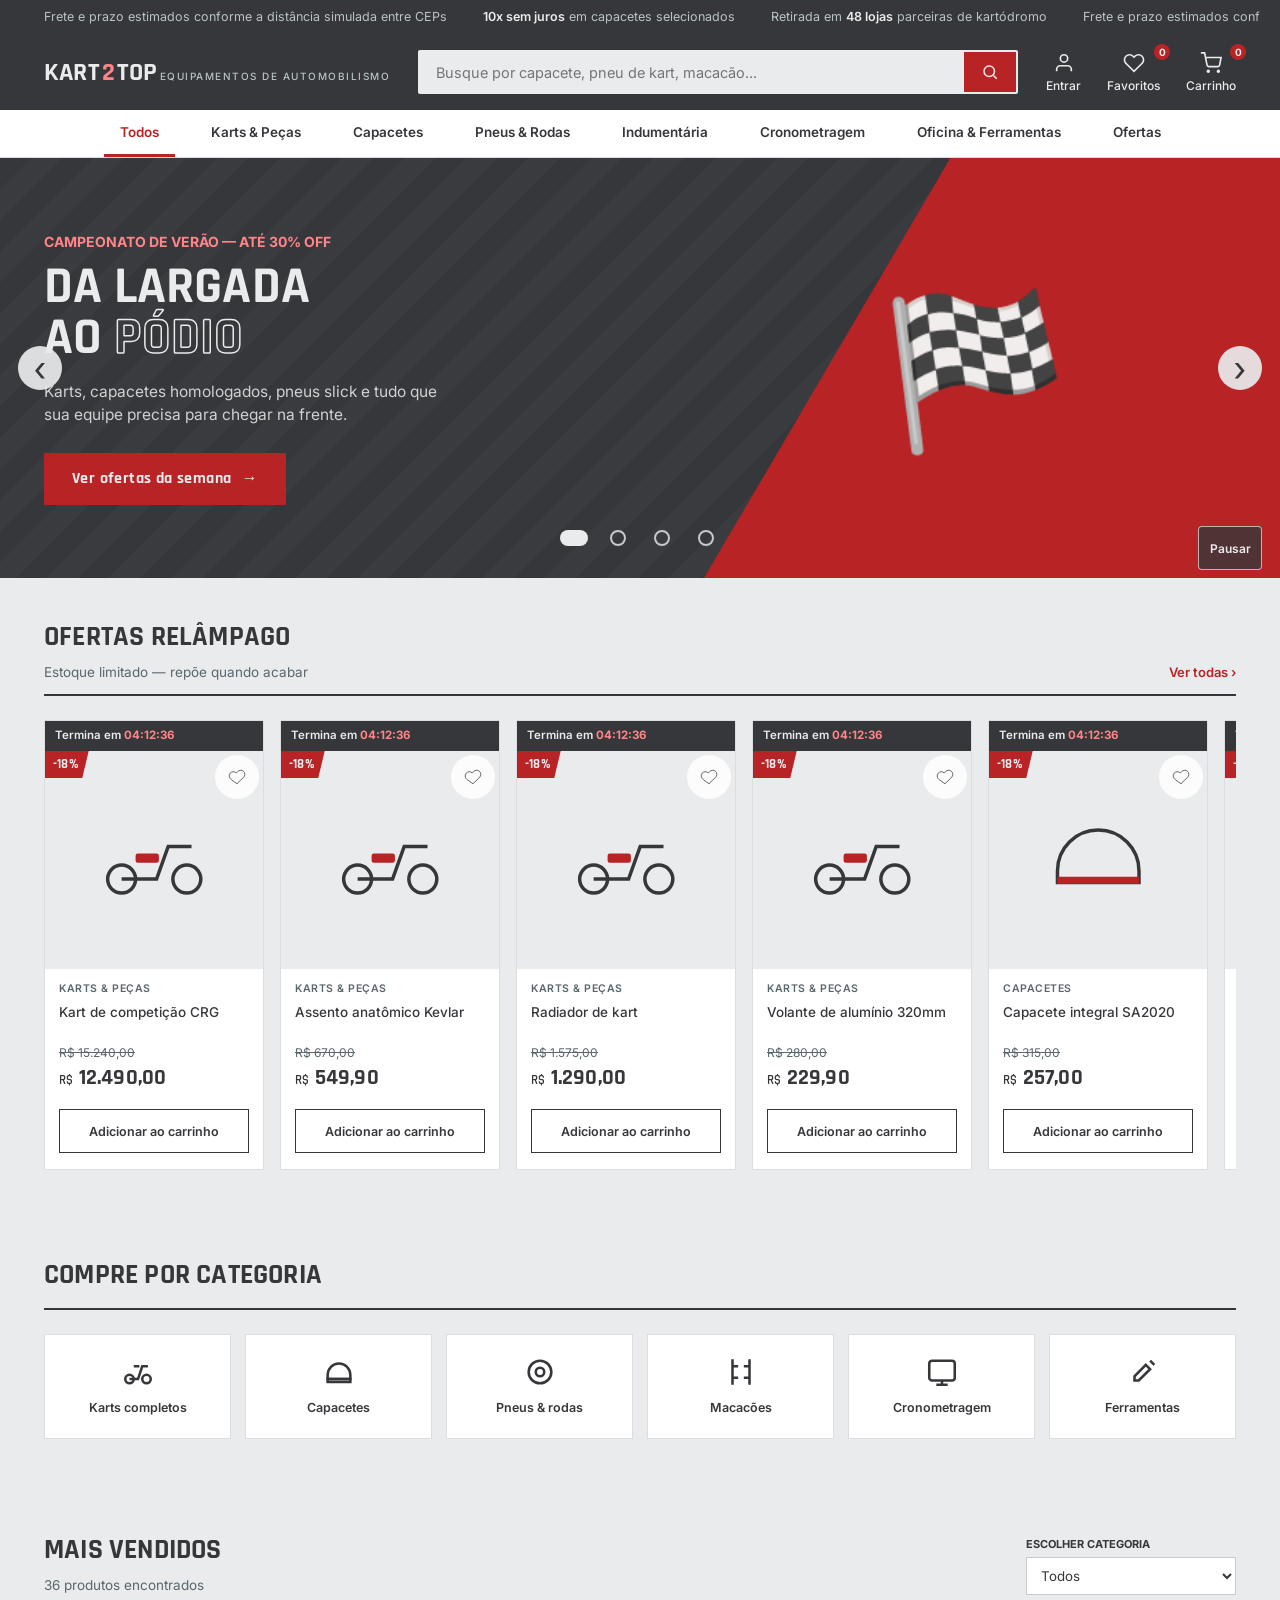
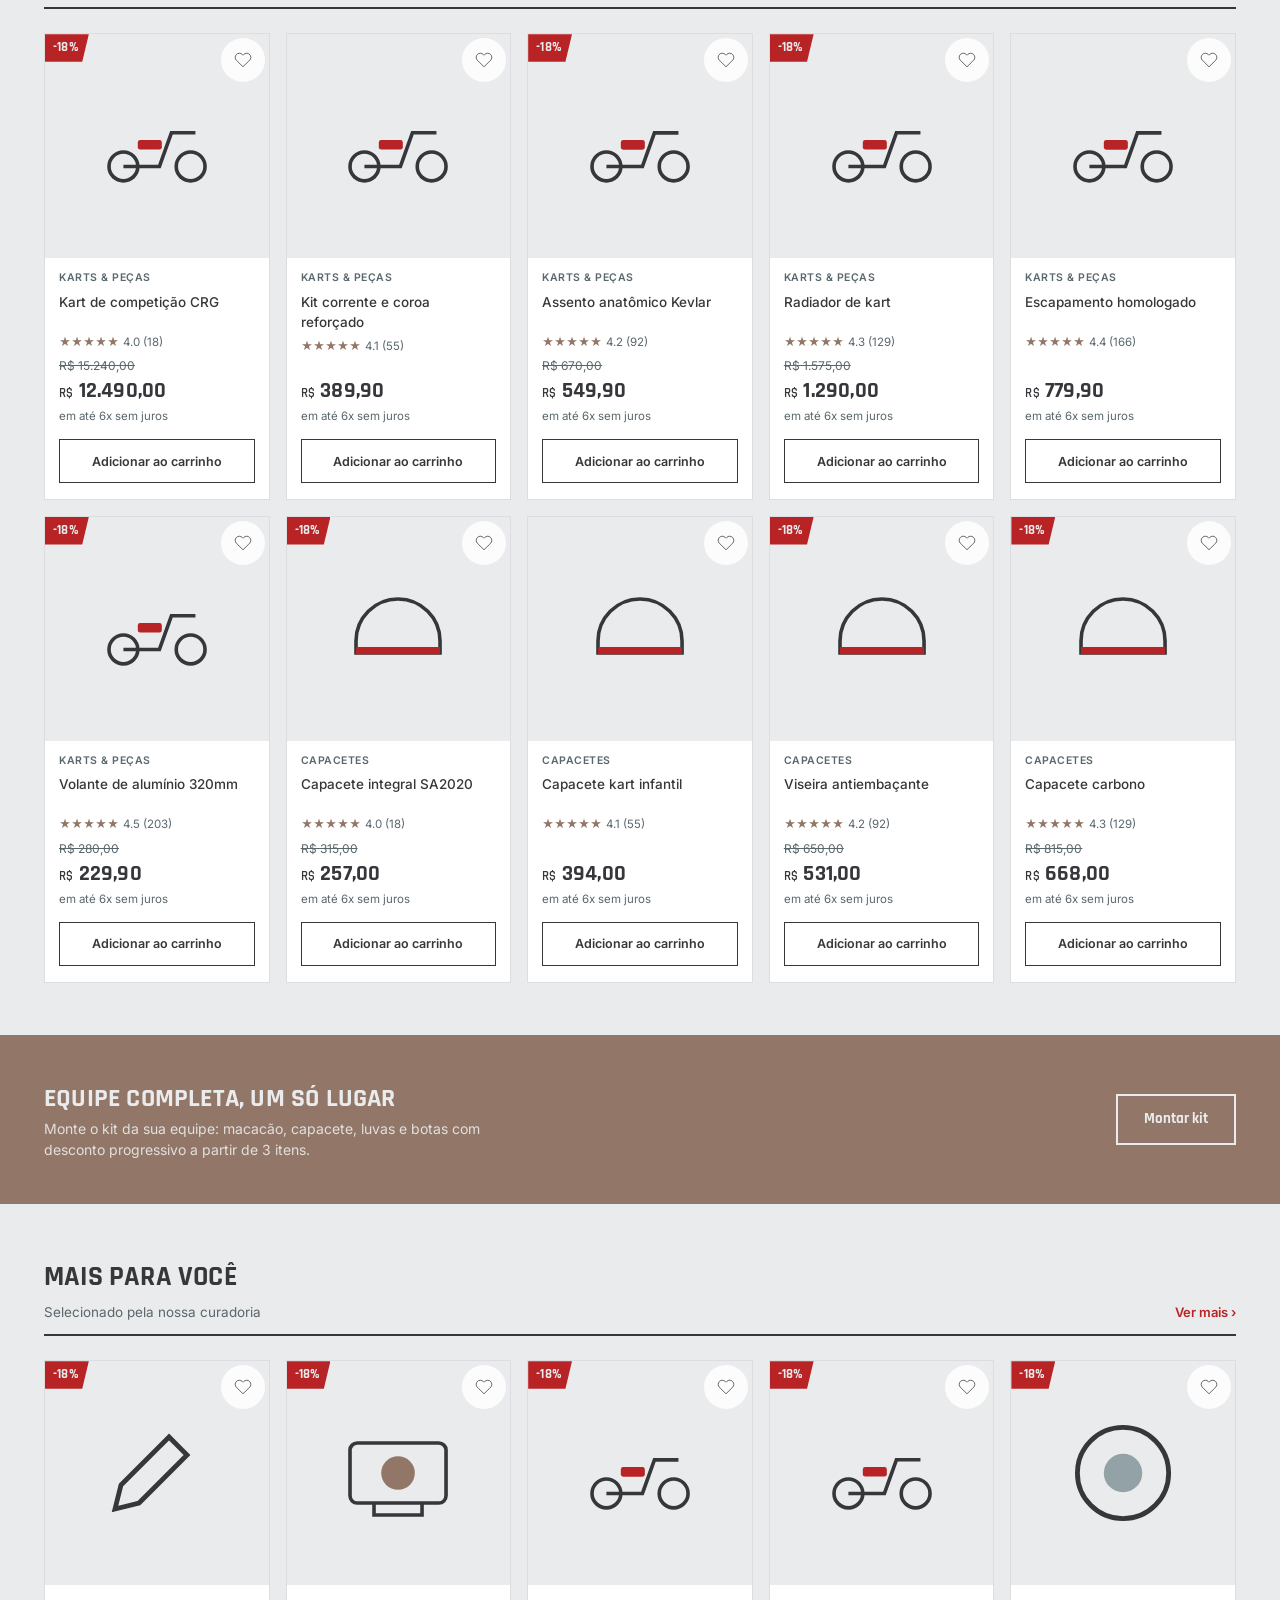
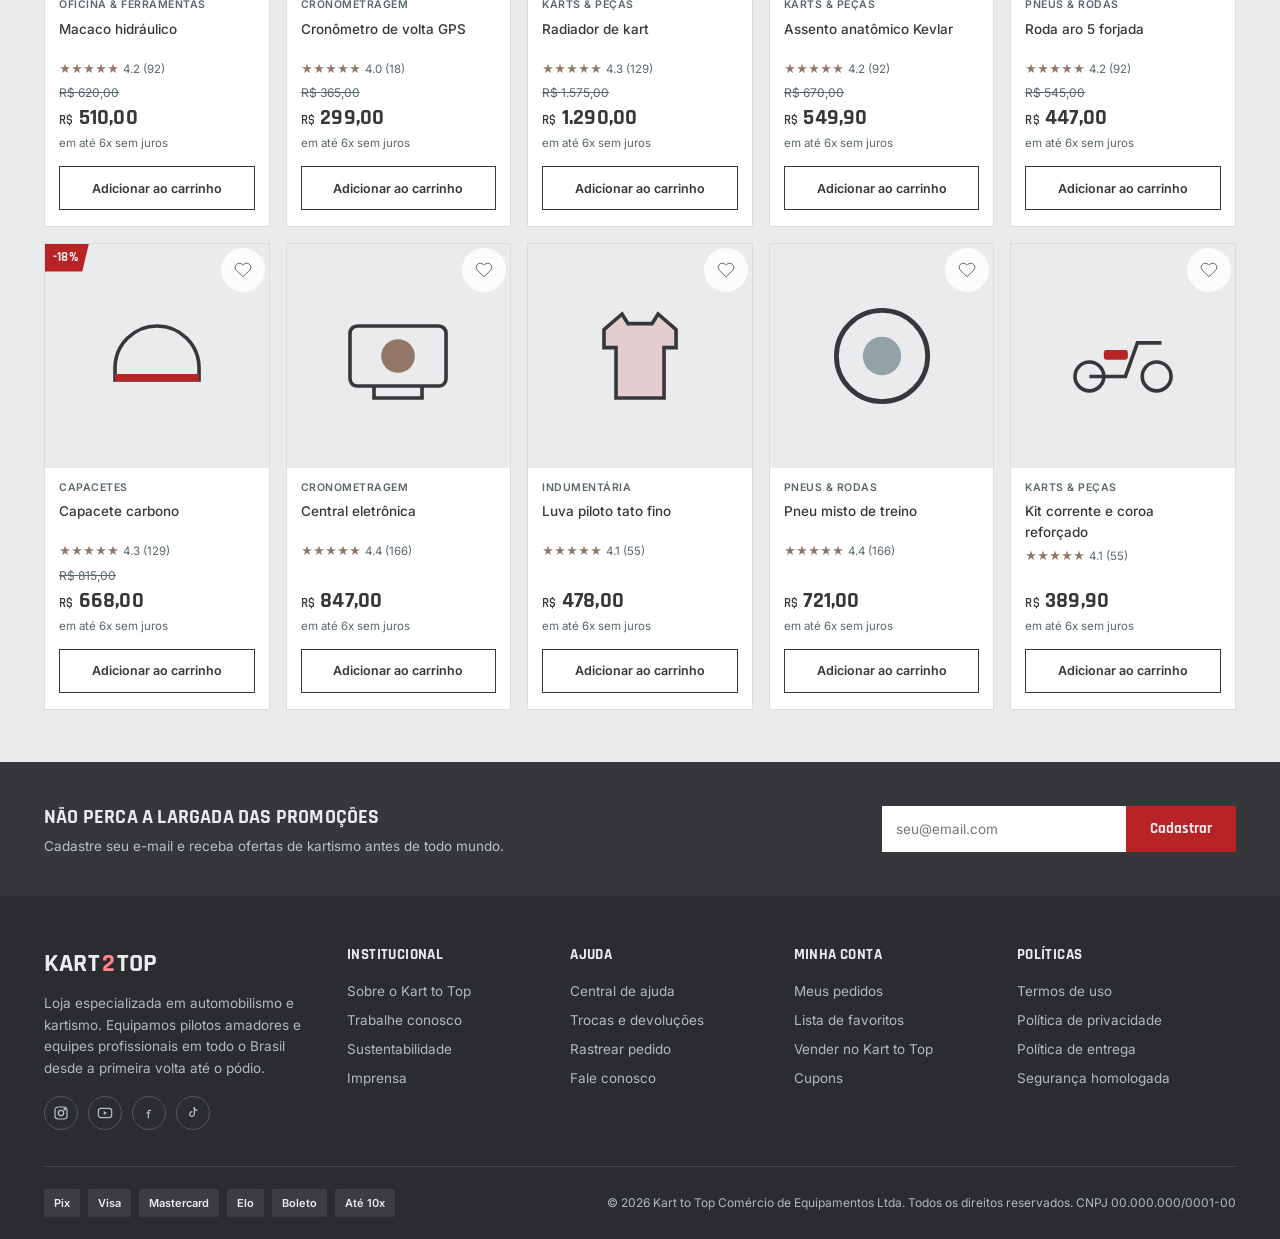
==== commit 51d04be9: "Conclusão" ====
--- a/index.html
+++ b/index.html
@@ -15,10 +15,10 @@
 <div class="topbar">
   <div class="container">
     <div class="topbar-ticker">
-      <span>Frete grátis para <b>Sudeste</b> em compras acima de R$ 299</span>
+      <span>Frete e prazo estimados conforme a distância simulada entre CEPs</span>
       <span><b>10x sem juros</b> em capacetes selecionados</span>
       <span>Retirada em <b>48 lojas</b> parceiras de kartódromo</span>
-      <span aria-hidden="true">Frete grátis para <b>Sudeste</b> em compras acima de R$ 299</span>
+      <span aria-hidden="true">Frete e prazo estimados conforme a distância simulada entre CEPs</span>
       <span aria-hidden="true"><b>10x sem juros</b> em capacetes selecionados</span>
     </div>
     <div class="topbar-links">
@@ -161,7 +161,15 @@
         <h1 id="productDetailTitle">Produto</h1>
         <div class="product-price"><small>R$</small><span id="productDetailPrice">0,00</span></div>
         <p id="productInstallment" class="product-installment"></p>
-        <p class="product-shipping">Chegará grátis amanhã</p>
+        <section class="product-shipping-estimator" aria-label="Estimativa de entrega">
+          <strong>Calcule frete e prazo</strong>
+          <div class="product-shipping-controls">
+            <label class="sr-only" for="productDeliveryCep">CEP de destino</label>
+            <input id="productDeliveryCep" type="text" inputmode="numeric" autocomplete="postal-code" maxlength="9" aria-describedby="productShippingEstimate" placeholder="00000-000">
+            <button id="calculateProductDelivery" type="button">Calcular</button>
+          </div>
+          <p id="productShippingEstimate" class="product-shipping" aria-live="polite">Informe um CEP para consultar uma estimativa demonstrativa.</p>
+        </section>
         <label class="product-quantity-label" for="productQuantity">Quantidade</label>
         <div class="product-quantity-control">
           <input id="productQuantity" type="number" min="1" max="10" value="1" inputmode="numeric">
@@ -173,7 +181,7 @@
           <strong>Compra Garantida</strong>
           <p>Receba o produto que está esperando ou devolvemos o dinheiro.</p>
         </div>
-        <p class="product-demo-notice">Loja demonstrativa: frete, vendas e condições são ilustrativos.</p>
+        <p class="product-demo-notice">Estimativa fictícia: km = diferença dos 5 primeiros dígitos dos CEPs × 0,04 + diferença dos 3 últimos × 0,01 (mín. 3 km); frete = R$ 9,90 + R$ 0,07/km (máx. R$ 89,90); prazo = (1 + teto de km ÷ 350) dias úteis. Não consulta mapas nem transportadoras.</p>
       </aside>
     </div>
 
@@ -282,10 +290,10 @@
         <section class="checkout-card checkout-delivery" aria-labelledby="deliveryTitle">
           <h2 id="deliveryTitle">Forma de entrega</h2>
           <label class="delivery-option">
-            <input type="radio" name="delivery" value="free" checked>
+            <input type="radio" name="delivery" value="delivery" checked>
             <span class="delivery-radio" aria-hidden="true"></span>
-            <span class="delivery-option-copy"><strong id="deliveryOptionTitle">Frete Grátis</strong><small>Chega amanhã · endereço demonstrativo</small></span>
-            <span id="deliveryOptionPrice" class="delivery-price">Grátis</span>
+            <span class="delivery-option-copy"><strong id="deliveryOptionTitle">Entrega estimada</strong><small id="deliveryEstimateDetails">Informe seu CEP para calcular a distância e o prazo simulados.</small></span>
+            <span id="deliveryOptionPrice" class="delivery-price">—</span>
           </label>
           <label class="delivery-option">
             <input type="radio" name="delivery" value="pickup">
@@ -294,9 +302,14 @@
             <span class="delivery-price">Grátis</span>
           </label>
           <div class="checkout-address">
-            <strong>Endereço de demonstração</strong>
-            <span>Av. Paulista, 1000 · Bela Vista</span>
-            <span>São Paulo - SP · 01310-100</span>
+            <strong>CEP de destino</strong>
+            <label class="checkout-cep-field" for="checkoutDeliveryCep">CEP para estimar a entrega</label>
+            <div class="checkout-cep-controls">
+              <input id="checkoutDeliveryCep" type="text" inputmode="numeric" autocomplete="postal-code" maxlength="9" required placeholder="00000-000" aria-describedby="checkoutCepFeedback">
+              <button id="calculateCheckoutDelivery" type="button">Calcular</button>
+            </div>
+            <span id="checkoutCepFeedback" class="checkout-cep-feedback" aria-live="polite">Distância e prazo são simulados a partir dos CEPs.</span>
+            <small class="checkout-estimate-note">Cálculo demonstrativo, sem consulta geográfica: valor e prazo são aproximações matemáticas para apresentação.</small>
           </div>
         </section>
 
@@ -348,7 +361,7 @@
         <h2 id="checkoutSummaryTitle">Resumo da compra</h2>
         <div id="checkoutItems" class="checkout-items" aria-live="polite"></div>
         <div class="checkout-summary-line"><span>Subtotal dos produtos</span><strong id="checkoutSubtotal">R$ 0,00</strong></div>
-        <div class="checkout-summary-line"><span>Frete</span><strong id="checkoutShipping" class="free-shipping">Grátis</strong></div>
+        <div class="checkout-summary-line"><span>Frete estimado</span><strong id="checkoutShipping">—</strong></div>
         <div id="checkoutPixDiscount" class="checkout-summary-line checkout-pix-discount" hidden><span>Desconto Pix (7%)</span><strong id="checkoutPixDiscountValue">-R$ 0,00</strong></div>
         <div class="checkout-total"><span>Total</span><strong id="checkoutTotal">R$ 0,00</strong></div>
         <p id="checkoutError" class="checkout-error" role="alert" hidden></p>
@@ -416,6 +429,7 @@
         </label>
         <label>Preço (R$)<input name="price" type="number" min="0.01" step="0.01" placeholder="0,00" required></label>
         <label>URL da imagem<input name="imageUrl" type="url" inputmode="url" placeholder="https://exemplo.com/produto.jpg" required></label>
+        <label>CEP de origem do vendedor<input name="sellerCep" type="text" inputmode="numeric" autocomplete="postal-code" maxlength="9" value="04547-130" required></label>
         <label class="seller-field-wide">Descrição<textarea name="description" rows="4" maxlength="1200" placeholder="Descreva as características e condições do produto." required></textarea></label>
         <div class="seller-media-field seller-field-wide">
           <button id="sellerMediaButton" class="seller-media-button" type="button">
@@ -449,6 +463,7 @@
     <header class="dashboard-page-head">
       <div><span>Painel administrativo</span><h1>Revisão de anúncios</h1></div>
       <p>Gerencie anúncios em todos os status.</p>
+      <button id="adminFactoryReset" class="admin-factory-reset" type="button" aria-label="Restaurar dados de demonstração de fábrica" title="Restaurar dados de demonstração"> </button>
     </header>
     <p class="marketplace-demo-note">Painel demonstrativo: as permissões são simuladas no navegador e não substituem autenticação no servidor.</p>
     <section id="adminProducts" class="dashboard-card" aria-labelledby="adminProductsTitle">
--- a/assets/css/style.css
+++ b/assets/css/style.css
@@ -706,7 +706,15 @@
   .product-price{ display:flex; align-items:baseline; gap:5px; color:#20242c; font-size:40px; font-weight:400; letter-spacing:-.04em; }
   .product-price small{ font-size:22px; }
   .product-installment{ margin-top:2px; color:#176b3a; font-size:14px; }
-  .product-shipping{ margin:22px 0 16px; color:#00a650; font-size:14px; font-weight:600; }
+  .product-shipping-estimator{ display:grid; gap:9px; margin:22px 0 18px; }
+  .product-shipping-estimator > strong{ color:#344054; font-size:13px; }
+  .product-shipping-controls,.checkout-cep-controls{ display:flex; gap:8px; }
+  .product-shipping-controls input,.checkout-cep-controls input{ min-width:0; width:150px; height:42px; padding:0 12px; border:1px solid #d0d5dd; border-radius:6px; color:#20242c; font:inherit; font-size:13px; }
+  .product-shipping-controls input:focus,.checkout-cep-controls input:focus{ border-color:#3483fa; outline:2px solid rgba(52,131,250,.16); }
+  .product-shipping-controls button,.checkout-cep-controls button{ min-height:42px; padding:0 14px; border-radius:6px; background:#edf4ff; color:#1769aa; font-size:12px; font-weight:600; }
+  .product-shipping-controls button:hover,.checkout-cep-controls button:hover{ background:#dbeafe; }
+  .product-shipping{ margin:0; color:#475467; font-size:12px; font-weight:500; line-height:1.55; }
+  .sr-only{ position:absolute; width:1px; height:1px; padding:0; margin:-1px; overflow:hidden; clip:rect(0,0,0,0); white-space:nowrap; border:0; }
   .product-quantity-label{ display:block; margin-bottom:6px; color:#475467; font-size:13px; font-weight:600; }
   .product-quantity-control{ display:flex; align-items:center; gap:8px; margin-bottom:18px; color:#667085; font-size:13px; }
   .product-quantity-control input{ width:72px; height:40px; padding:0 8px; border:1px solid #d0d5dd; border-radius:6px; font:inherit; }
@@ -804,11 +812,14 @@
   .dashboard-nav-link:hover,.dashboard-nav-link.active{ background:#344256; color:#fff; }
   .dashboard-logout{ margin-top:auto; }
   .marketplace-content{ width:min(1200px,100%); margin:0 auto; padding:clamp(22px,4vw,40px); }
-  .dashboard-page-head{ display:flex; align-items:flex-end; justify-content:space-between; gap:20px; margin-bottom:18px; }
+  .dashboard-page-head{ position:relative; display:flex; align-items:flex-end; justify-content:space-between; gap:20px; margin-bottom:18px; }
   .dashboard-page-head > div > span,.dashboard-kicker{ color:#667085; font-size:11px; font-weight:700; letter-spacing:.08em; text-transform:uppercase; }
   .dashboard-page-head h1{ margin-top:4px; color:#20242c; font-family:'Inter',sans-serif; font-size:clamp(22px,3vw,30px); font-weight:600; }
   .dashboard-page-head > p{ color:#667085; font-size:13px; }
   .dashboard-page-head > p strong{ color:#20242c; }
+  .admin-factory-reset{ position:absolute; right:0; bottom:-8px; width:8px; height:8px; padding:0; border:0; border-radius:50%; background:#64748b; opacity:.06; cursor:pointer; }
+  .admin-factory-reset:hover{ opacity:.24; }
+  .admin-factory-reset:focus-visible{ width:18px; height:18px; opacity:1; outline:2px solid #3483fa; outline-offset:3px; }
   .marketplace-demo-note{ margin-bottom:18px; padding:11px 14px; border:1px solid #dbeafe; border-radius:6px; background:#eff6ff; color:#345275; font-size:12px; line-height:1.5; }
   .dashboard-card{ margin-bottom:18px; padding:24px; border:1px solid #e4e7ec; border-radius:8px; background:#fff; box-shadow:0 1px 3px rgba(16,24,40,.08); }
   .dashboard-card-head{ display:flex; align-items:center; justify-content:space-between; gap:16px; margin-bottom:18px; }
@@ -884,6 +895,7 @@
   .cart-summary-line{ display:flex; justify-content:space-between; gap:10px; margin-bottom:8px; color:#596167; font-size:13px; }
   .cart-summary-line strong{ color:var(--ink); white-space:nowrap; }
   .cart-summary-line strong.free-shipping{ color:#00a650; }
+  .cart-delivery-estimate{ margin:-2px 0 10px; color:#667085; font-size:11px; line-height:1.5; }
   .cart-total{ display:flex; justify-content:space-between; font-family:'Rajdhani',sans-serif; font-size:20px; font-weight:700; margin-bottom:12px; }
   .cart-summary .panel-primary{ width:100%; }
   .cart-quantity{ display:flex; align-items:center; gap:8px; }
@@ -955,9 +967,13 @@
   .delivery-option input:focus-visible + .delivery-radio{ outline:2px solid #1769aa; outline-offset:3px; }
   .delivery-option-copy{ display:grid; flex:1; gap:2px; color:#20242c; font-size:14px; }
   .delivery-option-copy small{ color:#667085; font-size:12px; }
-  .delivery-price{ color:#00a650; font-size:13px; font-weight:600; }
+  .delivery-price{ color:#344054; font-size:13px; font-weight:600; white-space:nowrap; }
   .checkout-address{ display:grid; gap:3px; margin-top:14px; padding:14px; border-radius:6px; background:#f5f7fa; color:#667085; font-size:12px; }
   .checkout-address strong{ color:#344054; font-size:13px; }
+  .checkout-cep-field{ margin-top:4px; color:#475467; font-size:12px; font-weight:600; }
+  .checkout-cep-controls input{ width:170px; }
+  .checkout-cep-feedback{ min-height:18px; color:#667085; font-size:11px; line-height:1.45; }
+  .checkout-estimate-note{ color:#667085; font-size:10px; line-height:1.5; }
   .checkout-payment .checkout-demo-note{ margin-top:14px; }
   .checkout-payment .payment-option + .payment-option{ margin-top:10px; }
   .billing-data{ display:flex; align-items:center; gap:12px; }
